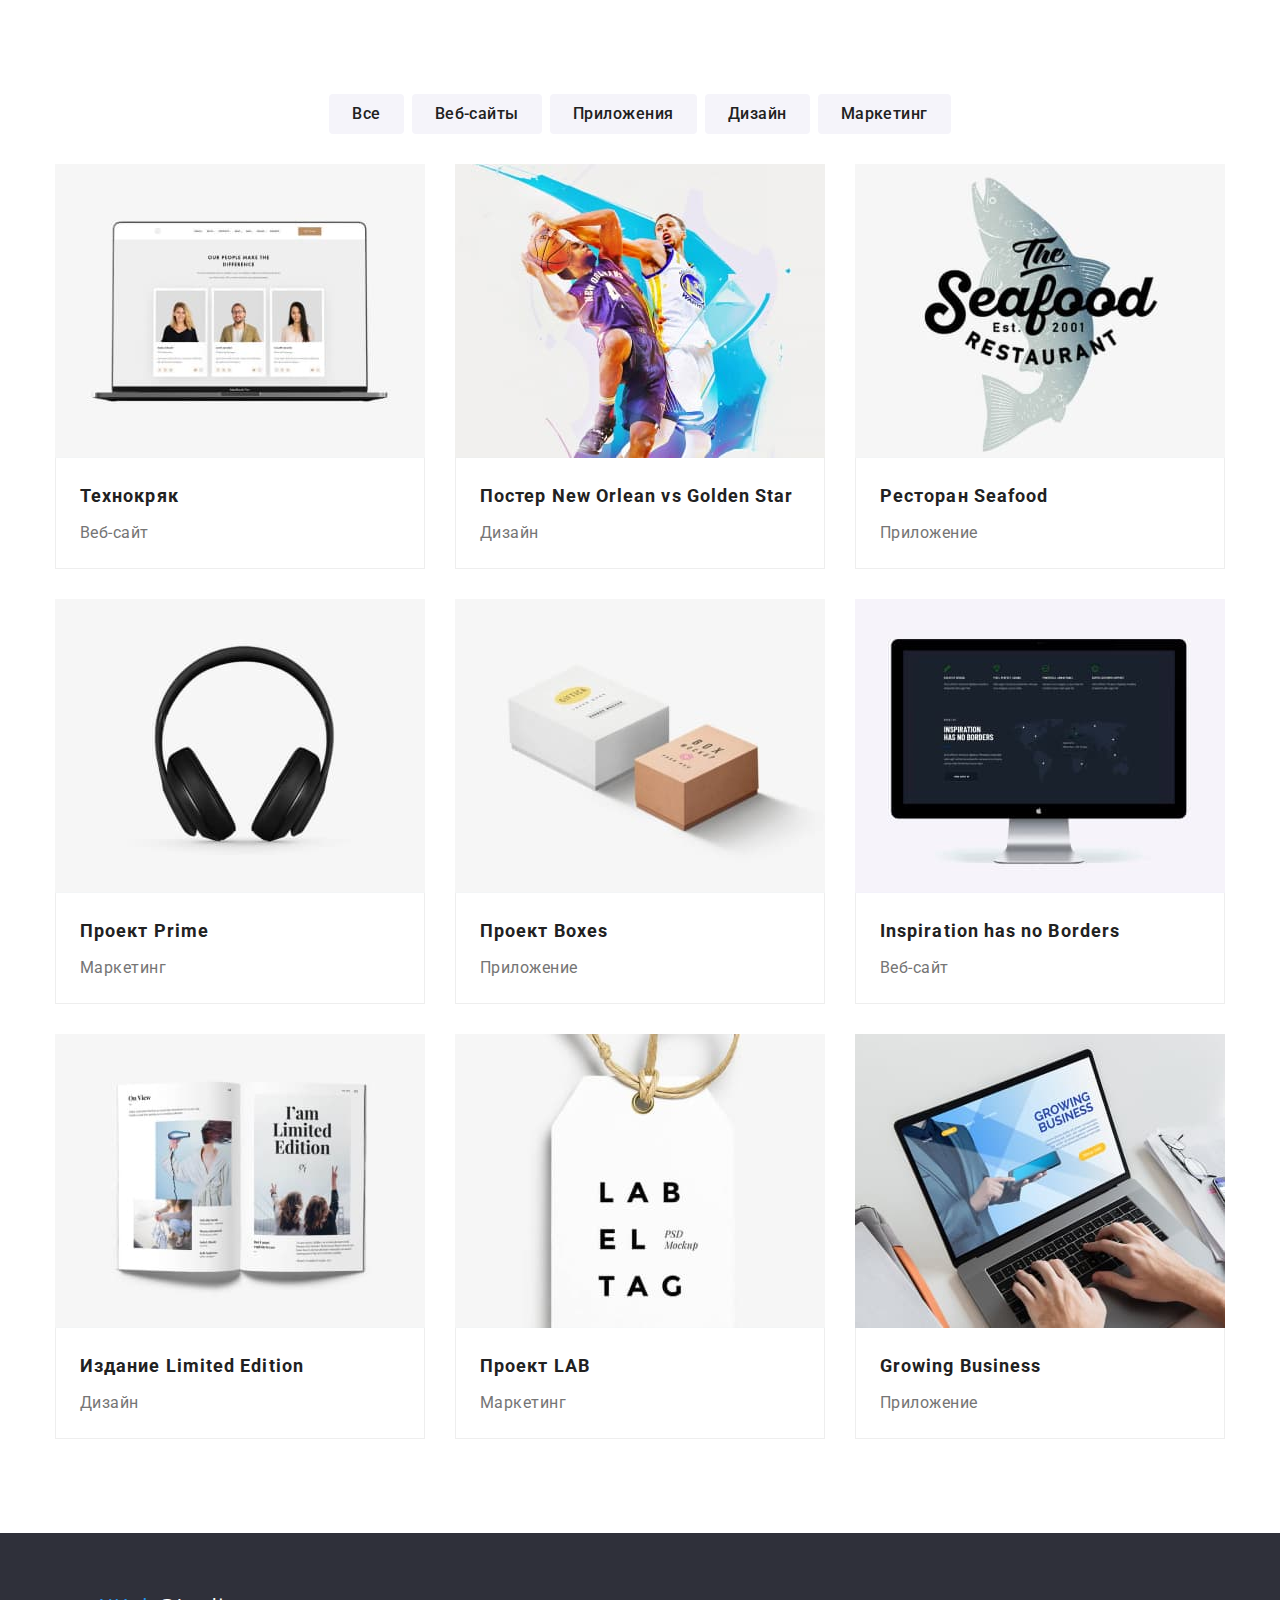
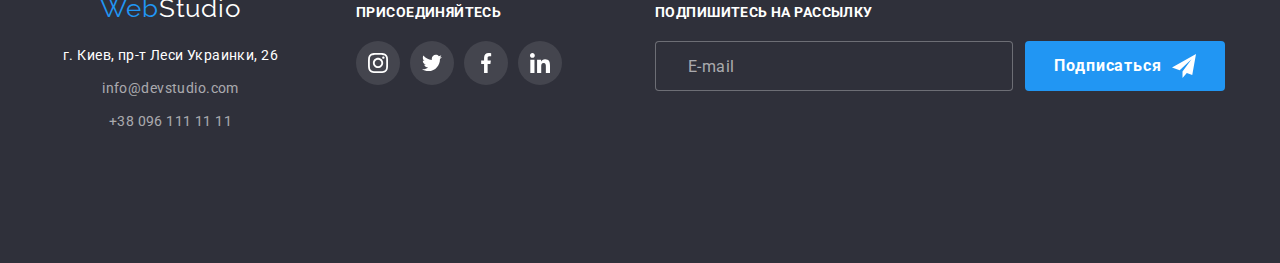
==== portfolio.html @ e2aa7116 "adaptive portfolio" ====
<!DOCTYPE html>
<html lang="ru">

<head>
    <meta charset="UTF-8">
    <meta http-equiv="X-UA-Compatible" content="IE=edge">
    <meta name="viewport" content="width=device-width, initial-scale=1.0">
    <title>Портфолио</title>
    <link rel="stylesheet" href="https://cdnjs.cloudflare.com/ajax/libs/modern-normalize/1.1.0/modern-normalize.min.css">
    <link href="https://fonts.googleapis.com/css2?family=Raleway:wght@700&family=Roboto:wght@400;500;700;900&display=swap"
    rel="stylesheet">
    <link rel="stylesheet" href="./CSS/main.min.css">
</head>

<body>
    <!--Шапка сайта-->
<!-- <header class="section-header">
    <div class="container section-header__container">
        <a href="./index.html" lang="en" class="logo logo--header-color section-header__logo">
            <span class="logo__web">Web</span>Studio
        </a>
        <nav>
            <div>
                <ul class="header-list structure__header-list">
                    <li class="header-list__item"> <a class="header-list__link" href="./index.html">Студия</a>
                    </li>
                    <li class="header-list__item"> <a class="header-list__link current" href="./portfolio.html">Портфолио</a>
                    </li>
                    <li class="header-list__item"> <a class="header-list__link" href="">Контакты</a></li>
                </ul>
            </div>

        </nav>
        <ul class="contact-list structure__contact-list">
            <li>
                <a class="contact-list__mail" href="mailto:info@devstudio.com">info@devstudio.com
                    <svg class="contact-list__icon" width="16" height="12">
                        <use href="./images/icons.svg#icon-mail"></use>
                    </svg>
                </a>
            </li>
            <li>
                <a class="contact-list__tel" href="tel:+380961111111">+38 096 111 11 11
                    <svg class="contact-list__icon" width="10" height="16">
                        <use href="./images/icons.svg#icon-phone"></use>
                    </svg>
                </a>
            </li>
        </ul>
    </div>
</header> -->
    <!--Мейн сайта-->
    <main>
        
        <!--Cписок проектов.-->

        <section class="section-projects">
            <div class="container ">
                <ul class="btn-list">
                    <li class="btn-list__item"><button type="button" class="btn-list__button">Все</button></li>
                    <li class="btn-list__item"><button type="button" class="btn-list__button">Веб-сайты</button></li>
                    <li class="btn-list__item"><button type="button" class="btn-list__button">Приложения</button></li>
                    <li class="btn-list__item"><button type="button" class="btn-list__button">Дизайн</button></li>
                    <li class="btn-list__item"><button type="button" class="btn-list__button">Маркетинг</button></li>
                </ul>
                <h1 class="visually-hidden">Список проектов</h1>
                <ul class="project-list">
                    <li class="project-list__item">
                        <div class="project-wrap">
                            <img src="./images/image-8.jpg" alt="Пример веб-сайта" width="370" height="294">
                            <p class="project-wrap__text">
                                Ресурс предлагает комплексные предложения с разным уровнем функционала и сервисов. Все это позволит посетителю
                                получить
                                исчерпывающие сведения о компании или частном лице
                            </p>
                        </div>
                        <div class="section-text-card">
                            <h2 class="section-text-card__title">Технокряк</h2>
                            <p class="section-text-card__work">Веб-сайт</p>
                        </div>
                     </li>
                    <li class="project-list__item">
                        <div class="project-wrap">
                            <img src="./images/image-9.jpg" alt="Пример дизайна постера" width="370" height="294">
                            <p class="project-wrap__text">
                                Ресурс предлагает комплексные предложения с разным уровнем функционала и сервисов. Все это позволит посетителю
                                получить
                                исчерпывающие сведения о компании или частном лице
                            </p>
                        </div>
                        <div class="section-text-card">
                            <h2 class="section-text-card__title">Постер <span lang="en">New Orlean vs Golden Star</span></h2>
                            <p class="section-text-card__work">Дизайн</p>
                        </div>
                    </li>
                    <li class="project-list__item">
                        <div class="project-wrap">
                            <img src="./images/image-10.jpg" alt="Пример приложения ресторана" width="370" height="294">
                            <p class="project-wrap__text">
                                Ресурс предлагает комплексные предложения с разным уровнем функционала и сервисов. Все это позволит посетителю
                                получить
                                исчерпывающие сведения о компании или частном лице
                            </p>
                        </div>
                        <div class="section-text-card">
                            <h2 class="section-text-card__title">Ресторан <span lang="en">Seafood</span></h2>
                            <p class="section-text-card__work">Приложение</p>
                        </div>
                    </li>
                    <li class="project-list__item">
                        <div class="project-wrap">
                            <img src="./images/image-11.jpg" alt="Пример маркетинга" width="370" height="294">
                            <p class="project-wrap__text">
                                Ресурс предлагает комплексные предложения с разным уровнем функционала и сервисов. Все это позволит посетителю
                                получить
                                исчерпывающие сведения о компании или частном лице
                            </p>
                        </div>
                        <div class="section-text-card">
                            <h2 class="section-text-card__title">Проект <span lang="en">Prime</span></h2>
                            <p class="section-text-card__work">Маркетинг</p>
                        </div>
                    </li>
                    <li class="project-list__item">
                        <div class="project-wrap">
                            <img src="./images/image-12.jpg" alt="Пример приложения" width="370" height="294">
                            <p class="project-wrap__text">
                                Ресурс предлагает комплексные предложения с разным уровнем функционала и сервисов. Все это позволит посетителю
                                получить
                                исчерпывающие сведения о компании или частном лице
                            </p>
                        </div>
                        <div class="section-text-card">
                            <h2 class="section-text-card__title">Проект <span lang="en">Boxes</span></h2>
                            <p class="section-text-card__work">Приложение</p>
                        </div>
                    </li>
                    <li class="project-list__item">
                        <div class="project-wrap">
                            <img src="./images/image-13.jpg" alt="Пример веб-сайта" width="370" height="294">
                            <p class="project-wrap__text">
                                Ресурс предлагает комплексные предложения с разным уровнем функционала и сервисов. Все это позволит посетителю
                                получить
                                исчерпывающие сведения о компании или частном лице
                            </p>
                        </div>
                        <div class="section-text-card">
                            <h2 class="section-text-card__title" lang="en">Inspiration has no Borders</h2>
                            <p class="section-text-card__work">Веб-сайт</p>
                        </div>
                    </li>
                    <li class="project-list__item">
                        <div class="project-wrap">
                            <img src="./images/image-14.jpg" alt="Пример дизайна издания" width="370" height="294">
                            <p class="project-wrap__text">
                                Ресурс предлагает комплексные предложения с разным уровнем функционала и сервисов. Все это позволит посетителю
                                получить
                                исчерпывающие сведения о компании или частном лице
                            </p>
                        </div>
                        <div class="section-text-card"><h2 class="section-text-card__title">Издание <span lang="en">Limited Edition</span></h2>
                        <p class="section-text-card__work">Дизайн</p>
                        </div>
                    </li>
                    <li class="project-list__item">
                        <div class="project-wrap">
                            <img src="./images/image-15.jpg" alt="Пример маркетинга" width="370" height="294">
                            <p class="project-wrap__text">
                                Ресурс предлагает комплексные предложения с разным уровнем функционала и сервисов. Все это позволит посетителю
                                получить
                                исчерпывающие сведения о компании или частном лице
                            </p>
                        </div>
                       <div class="section-text-card">
                            <h2 class="section-text-card__title">Проект <span lang="en">LAB</span></h2>
                            <p class="section-text-card__work">Маркетинг</p>
                       </div>
                    </li>
                    <li class="project-list__item">
                        <div class="project-wrap">
                            <img src="./images/image-16.jpg" alt="Пример приложения" width="370" height="294">
                            <p class="project-wrap__text">
                                Ресурс предлагает комплексные предложения с разным уровнем функционала и сервисов. Все это позволит посетителю
                                получить
                                исчерпывающие сведения о компании или частном лице
                            </p>
                        </div>
                        <div class="section-text-card">
                            <h2 class="section-text-card__title" lang="en">Growing Business</h2>
                            <p class="section-text-card__work">Приложение</p>
                        </div>
                    </li>
                </ul>
            </div>
        </section>
        
    </main>
    <footer class="footer">
    
        <div class="container footer__container">
            <div class="footer-adress">
                <a href="" lang="en" class="logo logo--footer-color">
                    <span class="logo__web">Web</span>Studio
                </a>
                <address class="footer-adress__location">г. Киев, пр-т Леси Украинки, 26</address>
                <ul class="footer-list">
                    <li class="footer-list__item"><a class="footer-list__mail"
                            href="mailto:info@devstudio.com">info@devstudio.com</a></li>
                    <li class="footer-list__item"><a class="footer-list__tel" href="tel:+380961111111">+38 096 111 11 11</a>
                    </li>
                </ul>
            </div>
            <div class="container-join">
                <p class="container-join__text">Присоединяйтесь</p>
                <ul class="join-list">
                    <li class="join-list__item">
                        <a class="join-list__link" href="https://www.instagram.com/">
                            <svg class="join-list__icon" width="20px" height="20px">
                                <use href="./images/icons.svg#icon-instagram-2">
                                </use>
                            </svg>
                        </a>
                    </li>
                    <li class="join-list__item">
                        <a class="join-list__link" href="">
                            <svg class="join-list__icon" width="20px" height="20px">
                                <use href="./images/icons.svg#icon-twitter-1">
                                </use>
                            </svg>
                        </a>
                    </li>
                    <li class="join-list__item">
                        <a class="join-list__link" href="">
                            <svg class="join-list__icon" width="20px" height="20px">
                                <use href="./images/icons.svg#icon-facebook-1">
                                </use>
                            </svg>
                        </a>
                    </li>
                    <li class="join-list__item">
                        <a class="join-list__link" href="">
                            <svg class="join-list__icon" width="20px" height="20px">
                                <use href="./images/icons.svg#icon-linkedin-1"></use>
                            </svg>
                        </a>
                    </li>
                </ul>
            </div>
    
    
            <form name="subscribe" class="form-subscribe">
                <p class="form-subscribe__text">Подпишитесь на рассылку</p>
                <div class="form-subscribe__container">
                    <label for="subscribe" class="form-subscribe__label"></label>
                    <input class="form-subscribe__input" type="email" id="subscribe" name="subscribe" placeholder="E-mail">
                    <div class="form-subcribe_container-button">
                        <button class="form-subscribe__button" type="submit">Подписаться
                            <svg class="form-subscribe__icon" width="24" height="24">
                                <use href="./images/icons.svg#telegram"></use>
                            </svg>
                    </div>
                    </button>
                </div>
            </form>
    
        </div>
        </div>
    </footer>
</body>

</html>
---- CSS/main.min.css ----
:root{--header-background-color: #FFFFFF;--basic-color-text: #212121;--secondary-color-text: #757575;--basic-main-background-color: #E5E5E5;--secondary-main-background-color: #F5F4FA;--hero-footer-background-color: #2F303A}p,h1,h2,h3,h4,h5,h6{margin:0}ul,ol{margin:0;padding-left:0}img{display:block;max-width:100%;height:auto;width:100%}body{font-family:Roboto,sans-serif;color:var(--basic-color-text)}.visually-hidden{position:absolute;white-space:nowrap;width:1px;height:1px;overflow:hidden;border:0;padding:0;clip:rect(0 0 0 0);clip-path:inset(50%);margin:-1px}.container{width:100%;margin:0 auto;padding-left:15px;padding-right:15px}@media screen and (min-width: 480px){.container{width:480px}}@media screen and (min-width: 768px){.container{width:768px}}@media screen and (min-width: 1200px){.container{width:1200px}}.btn{font-size:16px;font-weight:700;line-height:1.88;min-width:200px;height:50px;border:1px solid rgba(0,0,0,0);border-radius:4px;text-align:center;cursor:pointer;background:var(--secondary-main-background-color);font-family:"Roboto",sans-serif;letter-spacing:.06em;color:#fff;background-color:#2196f3;box-shadow:0px 4px 4px rgba(0,0,0,.15)}.btn:hover,.btn:focus{background-color:#188ce8}.logo,.logo__web{font-size:26px;line-height:1.19;font-family:"Raleway";letter-spacing:.03em;text-decoration:none}.logo__web{color:#2196f3}.backdrop{position:fixed;top:0;left:0;width:100%;height:100%;background-color:rgba(0,0,0,.2);transition:opacity 250ms,visibility 250ms}.backdrop.is-hidden{opacity:0;pointer-events:none;visibility:hidden}.modal{position:absolute;top:50%;left:50%;transform:translate(-50%, -50%);width:528px;min-height:581px;background:#fff;box-shadow:0px 1px 3px rgba(0,0,0,.12),0px 1px 1px rgba(0,0,0,.14),0px 2px 1px rgba(0,0,0,.2);border-radius:4px}.btn-close{position:absolute;top:8px;right:8px;width:30px;height:30px;display:flex;align-items:center;justify-content:center;background:#fff;border:1px solid rgba(0,0,0,.1);border-radius:50%;cursor:pointer}.btn-close__icon{transition-property:fill;transition-duration:250ms;transition-timing-function:cubic-bezier(0.4, 0, 0.2, 1)}.btn-close:hover>.btn-close__icon,.btn-close:focus>.btn-close__icon{fill:#2196f3}.container-formular{padding-top:40px;padding-left:40px;padding-right:40px;padding-bottom:40px}.container-formular__text{font-size:20px;font-weight:700;line-height:1.15;margin-bottom:12px;text-align:center;letter-spacing:.03em;color:var(--basic-color-text)}.label-buy{font-size:12px;line-height:1.17;letter-spacing:.01em;color:var(--secondary-color-text)}.label-buy__input{position:relative;width:100%;padding-left:42px;height:40px;border:1px solid rgba(33,33,33,.2);border-radius:4px;outline:rgba(0,0,0,0);transition-property:border-color;transition-duration:250ms;transition-timing-function:cubic-bezier(0.4, 0, 0.2, 1)}.label-buy__container{display:flex;position:relative;margin-bottom:10px;margin-top:4px;width:100%}.label-buy__textarea{font-size:12px;line-height:1.17;width:100%;height:120px;padding:12px 16px 12px 16px;margin-top:4px;resize:none;letter-spacing:.01em;color:var(--basic-color-text);border:1px solid rgba(33,33,33,.2);border-radius:4px}.label-buy__textarea::placeholder{font-size:12px;line-height:1.17;letter-spacing:.01em;color:rgba(117,117,117,.5)}.label-buy__icon{display:flex;position:absolute;top:50%;margin-left:20px;transform:translate(-50%, -50%);fill:var(--basic-color-text);transition-property:fill;transition-duration:250ms;transition-timing-function:cubic-bezier(0.4, 0, 0.2, 1)}.label-buy__input:focus{border-color:#2196f3}.label-buy__input:focus+.label-buy__icon{fill:#2196f3}.label-buy__textarea{outline:rgba(0,0,0,0)}.label-buy__textarea:focus{border-color:#2196f3}.container-modal-checkbox{padding-left:14px;margin-top:20px;margin-bottom:30px}.checkbox{display:flex;align-items:center;margin-left:38px;margin-top:20px;margin-bottom:40px;width:100%;font-size:14px;line-height:1.71;letter-spacing:.03em;color:#757575}.checkbox__link{margin-left:5px;font-size:14px;line-height:1.71;letter-spacing:.03em;color:#2196f3}.checkbox__input{position:absolute;white-space:nowrap;width:1px;height:1px;overflow:hidden;border:0;padding:0;clip:rect(0 0 0 0);clip-path:inset(50%);margin:-1px;font-size:14px;line-height:1.71;letter-spacing:.03em;color:#757575}.checkbox__icon{margin-left:-23px;position:absolute;width:16px;height:15px;margin-right:8.4px;border:2px solid var(--basic-color-text);border-radius:2px;transition-property:background-image;transition-duration:250ms;transition-timing-function:cubic-bezier(0.4, 0, 0.2, 1);background-color:var(--header-background-color)}.checkbox__input:checked~.checkbox__icon{border-color:#2196f3;background-color:#2196f3;background-image:url("data:image/svg+xml;charset=utf8,%3Csvg width='13' height='10' viewBox='0 0 13 10' fill='none' xmlns='http://www.w3.org/2000/svg'%3E%3Cpath d='M1.95703 4.75166L1.88825 4.68604L1.81923 4.75141L0.93123 5.59258L0.854858 5.66492L0.930974 5.73753L4.42671 9.07236L4.49574 9.1382L4.56476 9.07236L12.069 1.91352L12.1449 1.84116L12.069 1.76881L11.1873 0.927644L11.1183 0.861826L11.0493 0.927611L4.49577 7.17353L1.95703 4.75166Z' fill='white' stroke='white' stroke-width='0.2'/%3E%3C/svg%3E")}.checkbox__input:focus~.checkbox__icon{border-color:#2196f3}.checkbox__input:checked:focus~.checkbox__icon{background-image:url("data:image/svg+xml;charset=utf8,%3Csvg width='13' height='10' viewBox='0 0 13 10' fill='none' xmlns='http://www.w3.org/2000/svg'%3E%3Cpath d='M1.95703 4.75166L1.88825 4.68604L1.81923 4.75141L0.93123 5.59258L0.854858 5.66492L0.930974 5.73753L4.42671 9.07236L4.49574 9.1382L4.56476 9.07236L12.069 1.91352L12.1449 1.84116L12.069 1.76881L11.1873 0.927644L11.1183 0.861826L11.0493 0.927611L4.49577 7.17353L1.95703 4.75166Z' fill='white' stroke='white' stroke-width='0.2'/%3E%3C/svg%3E")}.section-header{padding-top:24px;padding-bottom:32px;border-bottom:1px solid #ececec;background-color:var(--header-background-color)}.section-header__logo{margin-right:90px}.logo--header-color{color:var(--basic-color-text)}.section-header__container{display:flex;align-items:center}.header-list{display:flex;list-style:none;align-items:center}.header-list__item{position:relative;transition-property:color;transition-duration:250ms}.header-list__link{position:relative;font-family:"Roboto",sans-serif;font-size:14px;font-weight:500;line-height:1.14;letter-spacing:.02em;color:var(--basic-color-text);text-decoration:none;transition-property:color;transition-duration:250ms;transition-timing-function:cubic-bezier(0.4, 0, 0.2, 1)}.header-list__item:hover::after{opacity:1}.header-list__item:not(:last-child){margin-right:50px}.header-list__link:hover,.header-list__link:focus{color:#2196f3;fill:#2196f3;outline:rgba(0,0,0,0)}.header-list__link.current::after{position:absolute;left:0;bottom:-39.5px;content:"";height:4px;width:100%;display:block;border-radius:2px;background:#2196f3}.structure__header-list{margin-left:auto}.contact-list{display:flex;list-style:none;align-items:center}.contact-list__mail,.contact-list__tel{font-family:"Roboto",sans-serif;font-size:14px;font-weight:500;line-height:1.14;letter-spacing:.02em;text-decoration:none;color:var(--secondary-color-text);align-items:center;transition-property:color;transition-duration:250ms;transition-timing-function:cubic-bezier(0.4, 0, 0.2, 1)}.contact-list__mail{display:flex;flex-direction:row-reverse;margin-right:30px}.contact-list__icon{margin-right:10px;transition-property:fill;transition-duration:250ms;transition-timing-function:cubic-bezier(0.4, 0, 0.2, 1)}.contact-list__tel{display:flex;flex-direction:row-reverse}.contact-list__icon:hover,.contact-list__icon:focus{color:#2196f3;fill:#2196f3;outline:rgba(0,0,0,0)}.contact-list__mail:hover,.contact-list__mail:focus,.contact-list__tel:hover,.contact-list__tel:focus,.contact-list__icon:hover,.contact-list__icon:focus{color:#2196f3;fill:#2196f3;outline:rgba(0,0,0,0)}.structure__contact-list{margin-left:auto}.current{color:#2196f3}.section-hero{background-size:cover;background-image:linear-gradient(rgba(47, 48, 58, 0.4), rgba(47, 48, 58, 0.4)),url(../../images/hero/hero-mobile.jpg);background-position:center;background-repeat:no-repeat}@media(min-device-pixel-ratio: 2),(min-resolution: 192dpi),(min-resolution: 2dppx){.section-hero{background-image:linear-gradient(rgba(47, 48, 58, 0.4), rgba(47, 48, 58, 0.4)),url(../../images/hero/hero-mobile2x.jpg)}}@media screen and (min-width: 768px){.section-hero{background-image:linear-gradient(rgba(47, 48, 58, 0.4), rgba(47, 48, 58, 0.4)),url(../../images/hero/hero-tablet.jpg);max-width:1199px}}@media screen and (min-width: 768px)and (min-device-pixel-ratio: 2),screen and (min-width: 768px)and (min-resolution: 192dpi),screen and (min-width: 768px)and (min-resolution: 2dppx){.section-hero{background-image:linear-gradient(rgba(47, 48, 58, 0.4), rgba(47, 48, 58, 0.4)),url(../../images/hero/hero-tablet2x.jpg)}}@media screen and (min-width: 1200px){.section-hero{background-image:linear-gradient(rgba(47, 48, 58, 0.4), rgba(47, 48, 58, 0.4)),url(../../images/hero/hero-desktop.jpg)}}@media screen and (min-width: 1200px)and (min-device-pixel-ratio: 2),screen and (min-width: 1200px)and (min-resolution: 192dpi),screen and (min-width: 1200px)and (min-resolution: 2dppx){.section-hero{background-image:linear-gradient(rgba(47, 48, 58, 0.4), rgba(47, 48, 58, 0.4)),url(../../images/hero/hero-desktop2x.jpg)}}@media screen and (min-width: 1200px){.section-hero{max-width:1600px}}.section-hero__container{padding-top:118px;padding-bottom:118px;display:flex;flex-direction:column;align-items:center;text-align:center}@media screen and (min-width: 1200px){.section-hero__container{padding-top:200px;padding-bottom:200px;display:flex;flex-direction:column;align-items:center;text-align:center}}.section-hero__title{margin-bottom:30px;font-size:26px;font-weight:900;line-height:1.62;letter-spacing:.06em;text-transform:uppercase;color:#fff}@media screen and (min-width: 768px){.section-hero__title{font-size:26px;font-weight:900;line-height:1.62;width:360px}}@media screen and (min-width: 1200px){.section-hero__title{font-size:44px;font-weight:900;line-height:1.36;width:696px}}.structure-btn{display:flex;justify-content:center;align-items:center;margin:0 auto}.section-features{padding-top:60px;padding-bottom:60px;background-color:var(--header-background-color)}@media screen and (min-width: 1200px){.section-features{padding-top:94px;padding-bottom:94px}}.features-list{list-style:none;display:flex;flex-wrap:wrap;gap:30px}@media screen and (min-width: 768px){.features-list__item{width:calc((100% - 30px)/2)}}@media screen and (min-width: 1200px){.features-list__item{width:calc((100% - 90px)/4)}}.features-list .features-list__container{height:120px;margin-bottom:30px;margin-top:30px;display:flex;justify-content:center;background-color:var(--secondary-main-background-color);align-items:center}.features-list__title{margin-bottom:10px;text-align:center;font-size:14px;line-height:1.14;letter-spacing:.03em;text-transform:uppercase;color:var(--basic-color-text)}@media screen and (min-width: 768px){.features-list__title{text-align:left}}.features-list__text{font-size:14px;line-height:1.71;letter-spacing:.03em;color:var(--secondary-color-text)}.section-work{padding-top:94px;padding-bottom:94px;background-color:var(--header-background-color)}@media screen and (max-width: 1199px){.section-work{display:none}}.section-work__title{margin-bottom:50px;text-align:center;font-size:36px;line-height:1.17;letter-spacing:.03em;color:var(--basic-color-text)}.work-list{list-style:none;display:flex}.work-list__item:nth-child(n+2){margin-left:30px}.work-list__item{position:relative}.work-list__text{position:absolute;bottom:0px;width:370px;height:70px;padding-bottom:27px;padding-top:27px;font-size:14px;font-weight:700;line-height:1.14;text-align:center;letter-spacing:.03em;text-transform:uppercase;background-color:rgba(47,48,58,.8);color:var(--header-background-color)}.section-team{padding-top:60px;padding-bottom:60px;background-color:var(--secondary-main-background-color)}@media screen and (min-width: 1200px){.section-team{padding-top:94px;padding-bottom:94px}}.section-team__title{margin-bottom:30px;text-align:center;font-size:28px;line-height:1.18;letter-spacing:.03em;color:var(--basic-color-text)}@media screen and (min-width: 1200px){.section-team__title{font-size:36px;line-height:1.17;margin-bottom:50px}}.section-team__list{list-style:none;display:flex;flex-wrap:wrap;gap:30px}.section-team__item{margin-bottom:30px;background-color:var(--header-background-color);box-shadow:0px 1px 3px rgba(0,0,0,.12),0px 1px 1px rgba(0,0,0,.14),0px 2px 1px rgba(0,0,0,.2);border-radius:0px 0px 4px 4px}@media screen and (min-width: 768px){.section-team__item{width:calc((100% - 30px)/2)}}@media screen and (min-width: 1200px){.section-team__item{width:calc((100% - 90px)/4)}}.card{text-align:center}.card__title{margin-bottom:10px;font-size:16px;font-weight:500;line-height:1.19;letter-spacing:.03em;color:var(--basic-color-text)}.card__list{list-style:none;display:flex;justify-content:center}.card__text{font-size:16px;font-weight:400;line-height:1.19;letter-spacing:.03em;color:var(--secondary-color-text)}.card__link{margin-top:16px;display:flex;width:44px;height:44px;border-radius:50%;align-items:center;justify-content:center;transition-property:background-color;transition-duration:250ms;transition-timing-function:cubic-bezier(0.4, 0, 0.2, 1)}.card__icon{fill:#afb1b8;transition-property:fill;transition-duration:250ms;transition-timing-function:cubic-bezier(0.4, 0, 0.2, 1)}.card__link:hover{background-color:#2196f3}.card__link:focus{background-color:#2196f3;outline:rgba(0,0,0,0)}.card__link:hover .card__icon,.card__link:focus .card__icon{fill:var(--header-background-color)}.structure-card{padding-top:30px;padding-bottom:30px}.section-clients{padding-top:60px;padding-bottom:60px}@media screen and (min-width: 1200px){.section-clients{padding-top:94px;padding-bottom:94px}}.section-clients__title{margin-bottom:30px;text-align:center;letter-spacing:.03em;color:var(--basic-color-text);font-size:28px;line-height:1.18}@media screen and (min-width: 1200px){.section-clients__title{margin-bottom:50px;font-size:36px;line-height:1.17}}.clients-list{list-style:none;display:flex;flex-wrap:wrap;gap:30px}.clients-list__item{width:calc((100% - 30px)/2);height:92px;border:1px solid #afb1b8;border-radius:4px;transition-property:border;transition-duration:250ms;transition-timing-function:cubic-bezier(0.4, 0, 0.2, 1)}@media screen and (min-width: 768px){.clients-list__item{width:calc((100% - 60px)/3)}}@media screen and (min-width: 1200px){.clients-list__item{width:calc((100% - 150px)/6)}}.clients-list__link{display:flex;justify-content:center;align-items:center;width:100%;height:100%;fill:#afb1b8;transition-property:fill;transition-duration:250ms;transition-timing-function:cubic-bezier(0.4, 0, 0.2, 1)}.clients-list__item:hover,.clients-list__item:focus{border:1px solid #2196f3}.clients-list__link:hover{fill:#2196f3}.clients-list__link:focus{fill:#2196f3;outline:1px solid #2196f3}.clients-list__item:hover .clients-list__link{fill:#2196f3}.clients-list__item:focus .clients-list__link{fill:#2196f3;outline:rgba(0,0,0,0)}.footer{background-color:var(--hero-footer-background-color);padding-top:60px;padding-bottom:60px}.footer__container{text-align:center}@media screen and (min-width: 768px){.footer__container{display:flex;text-align:center;justify-content:center}}@media screen and (min-width: 768px){.footer__container{flex-wrap:wrap}}@media screen and (min-width: 1200px){.footer__container{display:flex;align-items:baseline}}.footer-adress{margin-bottom:60px}@media screen and (min-width: 768px){.footer-adress{min-width:232px}}@media screen and (min-width: 1200px){.footer-adress{min-width:231px}}.footer-adress__location{margin-top:20px;margin-bottom:8px;font-size:14px;line-height:1.71;letter-spacing:.03em;color:var(--header-background-color);font-style:normal}@media screen and (min-width: 1200px){.footer-adress__location{margin-bottom:9px}}.logo--footer-color{color:var(--header-background-color)}.footer-list{list-style:none}.footer-list__mail{font-size:14px;line-height:1.71;letter-spacing:.03em;text-decoration:none;color:rgba(255,255,255,.6)}.footer-list__tel{font-size:14px;line-height:1.71;letter-spacing:.03em;text-decoration:none;color:rgba(255,255,255,.6)}.footer-list__item{margin-bottom:8px}@media screen and (min-width: 1200px){.footer-list__item{margin-bottom:9px}}.join-list__item:not(:last-child){margin-right:10px}@media screen and (min-width: 768px){.container-join{min-width:206px;margin-left:165px}}@media screen and (min-width: 1200px){.container-join{min-width:206px;margin-left:70px}}.container-join__text{font-size:14px;font-weight:700;line-height:1.14;letter-spacing:.03em;text-transform:uppercase;color:var(--header-background-color)}@media screen and (min-width: 1200px){.container-join__text{text-align:left}}.join-list__link{display:flex;align-items:center;justify-content:center;width:44px;height:44px;background-color:rgba(255,255,255,.1);border-radius:50%;transition-property:background-color;transition-duration:250ms;transition-timing-function:cubic-bezier(0.4, 0, 0.2, 1)}.join-list__link:hover{background-color:#2196f3}.join-list__link:focus{background-color:#2196f3;outline:rgba(0,0,0,0)}.join-list{list-style:none;display:flex;justify-content:center}.join-list__item{margin-top:20px;margin-bottom:60px}@media screen and (min-width: 1200px){.join-list__item{margin-bottom:30px}}.join-list__icon{fill:var(--header-background-color)}@media screen and (min-width: 1200px){.form-subscribe__container{display:flex;margin-top:20px;height:50px;margin-left:93px}}.form-subscribe{text-align:center}@media screen and (min-width: 768px){.form-subscribe{min-width:450px}}@media screen and (min-width: 1200px){.form-subscribe{min-width:570px}}.form-subscribe__label{display:flex;font-size:14px;font-weight:700;line-height:1.14;letter-spacing:.03em;text-transform:uppercase;color:var(--header-background-color)}.form-subscribe__input{width:100%;height:50px;margin-bottom:20px;font-size:16px;line-height:1.25;letter-spacing:.03em;color:var(--header-background-color);border:1px solid rgba(255,255,255,.3);border-radius:4px;background-color:var(--hero-footer-background-color)}@media screen and (min-width: 768px){.form-subscribe__input{width:450px}}@media screen and (min-width: 1200px){.form-subscribe__input{padding-left:16px;width:358px}}.form-subscribe__input::placeholder{padding-left:16px;font-size:16px;line-height:1.25;letter-spacing:.03em;color:rgba(255,255,255,.6)}.form-subcribe_container-button{display:flex;text-align:center;justify-content:center}.form-subscribe__button{display:flex;align-items:center;justify-content:center;padding:0;margin-left:12px;width:200px;height:50px;background:#2196f3;border-radius:4px;border:none;font-size:16px;font-weight:700;line-height:1.88;letter-spacing:.06em;color:var(--header-background-color);cursor:pointer}.form-subscribe__button:hover,.form-subscribe__button:focus{background-color:#188ce8}.form-subscribe__text{margin-bottom:20px;font-size:14px;font-weight:700;line-height:1.14;letter-spacing:.03em;text-transform:uppercase;color:var(--header-background-color)}@media screen and (min-width: 1200px){.form-subscribe__text{margin-left:93px;text-align:left}}.form-subscribe__icon{margin-left:10px}.btn-list{background-color:var(--header-background-color);list-style:none;display:flex;flex-wrap:wrap;margin-bottom:40px;column-gap:8px;row-gap:15px}@media screen and (min-width: 768px){.btn-list{justify-content:center;margin-bottom:30px}}.btn-list__button{padding:6px 22px 6px 22px;max-width:200px;border:1px solid rgba(0,0,0,0);border-radius:4px;justify-content:center;cursor:pointer;background:var(--secondary-main-background-color);font-family:"Roboto",sans-serif;font-size:16px;font-weight:500;line-height:1.63;display:flex;letter-spacing:.03em;color:var(--basic-color-text);transition-property:background-color;transition-property:color;transition-duration:250ms;transition-timing-function:cubic-bezier(0.4, 0, 0.2, 1);transition-property:background-color;transition-duration:250ms;transition-timing-function:cubic-bezier(0.4, 0, 0.2, 1)}.btn-list__button:hover{background-color:#2196f3;color:var(--header-background-color);box-shadow:0px 3px 1px rgba(0,0,0,.1),0px 1px 2px rgba(0,0,0,.08),0px 2px 2px rgba(0,0,0,.12)}.btn-list__button:focus{background-color:#2196f3;color:var(--header-background-color);outline:rgba(0,0,0,0)}.section-projects{padding-top:60px;padding-bottom:60px;background-color:var(--header-background-color)}@media screen and (min-width: 1200px){.section-projects{padding-top:94px;padding-bottom:94px}}.project-list{list-style:none;column-gap:30px}@media screen and (min-width: 768px){.project-list{display:flex;flex-wrap:wrap;gap:30px}}.project-list__item{position:relative;transition-property:box-shadow;transition-duration:250ms;transition-timing-function:cubic-bezier(0.4, 0, 0.2, 1)}@media screen and (min-width: 768px){.project-list__item{width:calc((100% - 30px)/2)}}@media screen and (min-width: 1200px){.project-list__item{width:calc((100% - 60px)/3)}}.project-list__item:hover .project-wrap__text{transform:translateY(0%)}.project-list__item:hover,.project-list__item:focus{box-shadow:0px 1px 1px rgba(0,0,0,.12),0px 4px 4px rgba(0,0,0,.06),1px 4px 6px rgba(0,0,0,.16)}.project-wrap{position:relative;overflow:hidden;text-align:center;justify-content:center}.project-wrap__text{position:absolute;top:0;align-items:center;justify-content:center;text-align:center;height:100%;padding-right:24px;padding-left:24px;display:flex;font-size:18px;font-weight:400;line-height:1.56;letter-spacing:.03em;color:#fff;background:rgba(33,150,243,.9);transform:translateY(100%);transition:transform 250ms;transition-timing-function:cubic-bezier(0.4, 0, 0.2, 1)}.section-text-card{border-right:1px solid #eee;border-bottom:1px solid #eee;border-left:1px solid #eee;padding:20px 24px}.section-text-card__title{margin-bottom:4px;font-size:18px;line-height:2;letter-spacing:.06em;color:var(--basic-color-text)}.section-text-card__work{font-size:16px;font-weight:400;line-height:1.88;letter-spacing:.03em;color:var(--secondary-color-text)}/*# sourceMappingURL=main.min.css.map */
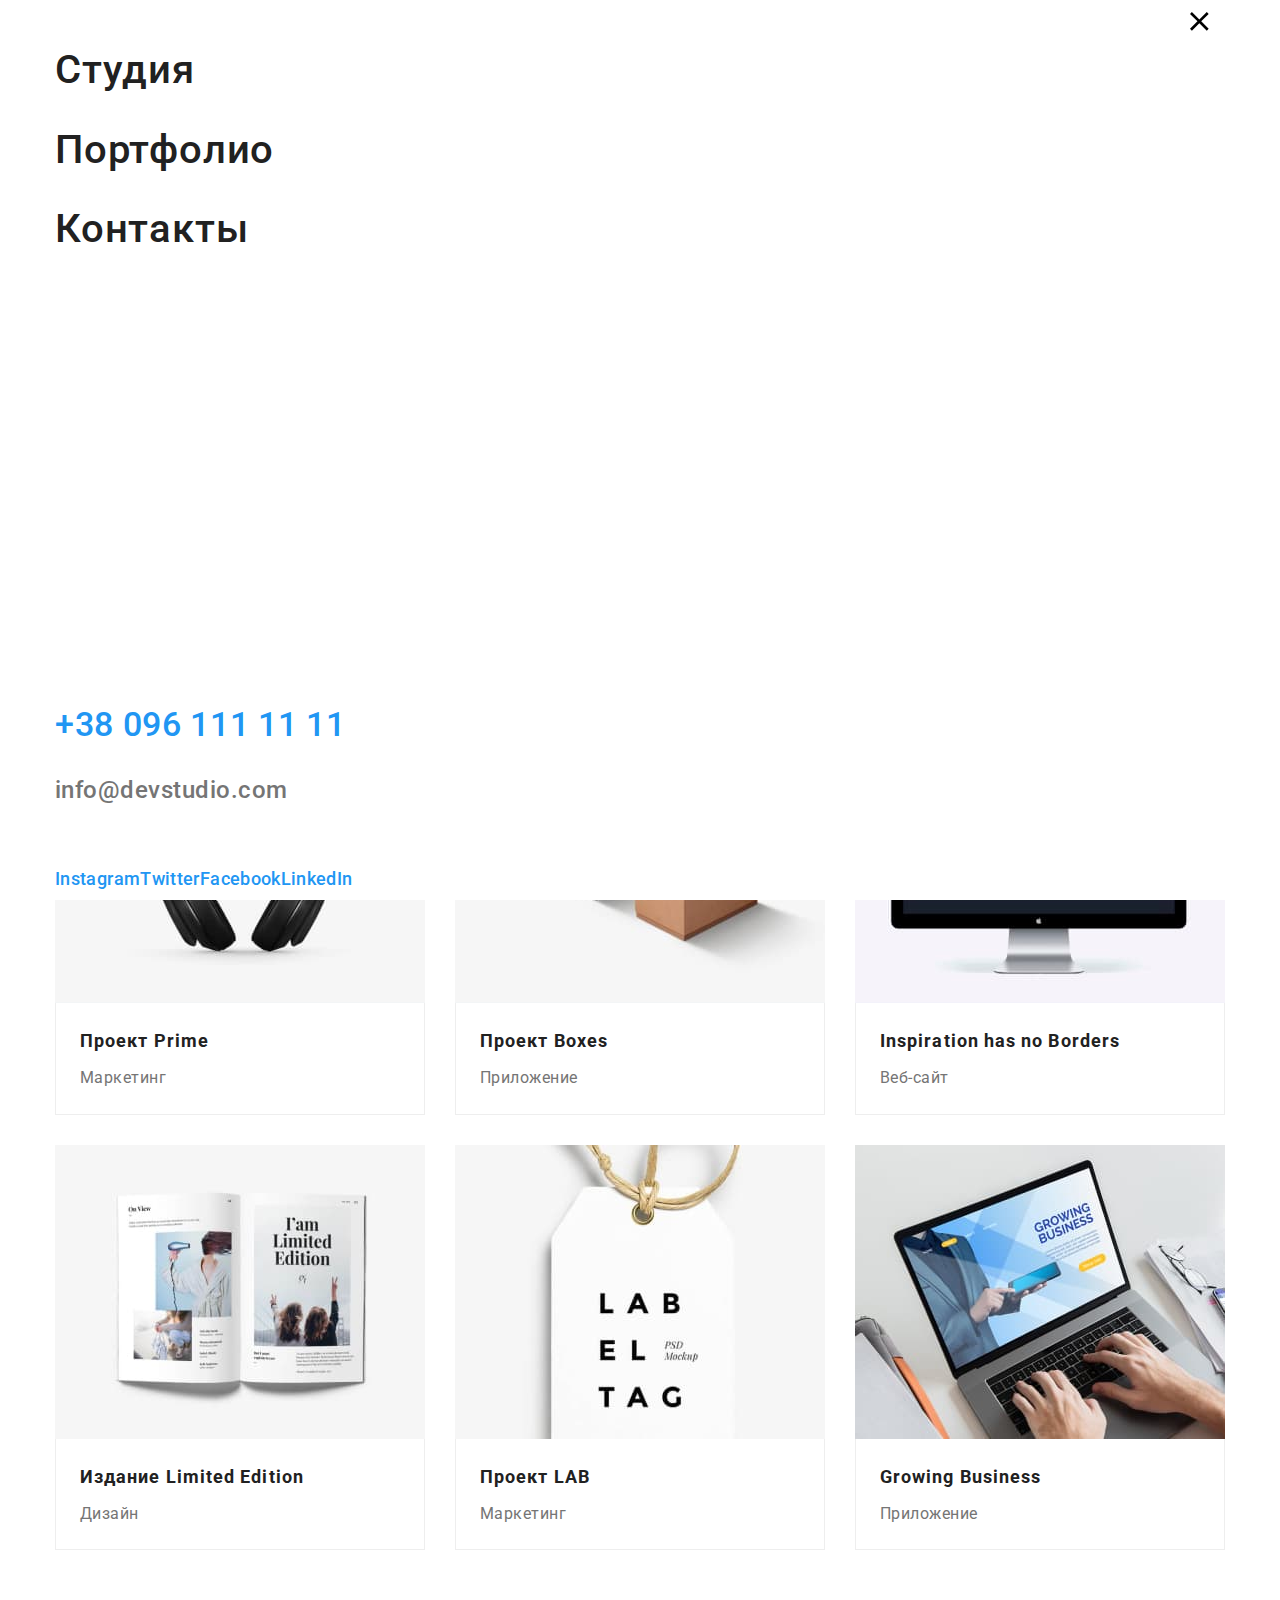
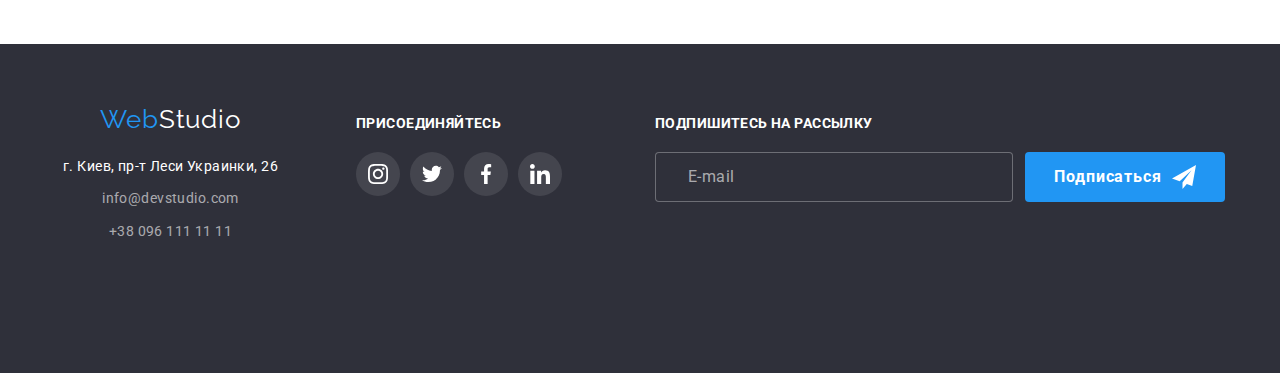
==== commit e56bd7ce: "menu-portfolio" ====
--- a/portfolio.html
+++ b/portfolio.html
@@ -14,7 +14,7 @@
 
 <body>
     <!--Шапка сайта-->
-<!-- <header class="section-header">
+<header class="section-header">
     <div class="container section-header__container">
         <a href="./index.html" lang="en" class="logo logo--header-color section-header__logo">
             <span class="logo__web">Web</span>Studio
@@ -47,8 +47,92 @@
                 </a>
             </li>
         </ul>
+
+    <ul class="header-list structure__header-list">
+                    <li class="header-list__item"> <a class="header-list__link" href="./index.html">Студия</a>
+                    </li>
+                    <li class="header-list__item"> <a class="header-list__link current" href="./portfolio.html">Портфолио</a>
+                    </li>
+                    <li class="header-list__item"> <a class="header-list__link" href="">Контакты</a></li>
+                </ul>
+            </div>
+
+        </nav>
+        <ul class="contact-list structure__contact-list">
+            <li>
+                <a class="contact-list__mail" href="mailto:info@devstudio.com">info@devstudio.com
+                    <svg class="contact-list__icon" width="16" height="12">
+                        <use href="./images/icons.svg#icon-mail"></use>
+                    </svg>
+                </a>
+            </li>
+            <li>
+                <a class="contact-list__tel" href="tel:+380961111111">+38 096 111 11 11
+                    <svg class="contact-list__icon" width="10" height="16">
+                        <use href="./images/icons.svg#icon-phone"></use>
+                    </svg>
+                </a>
+            </li>
+        </ul>
+
     </div>
-</header> -->
+    <button class="contact-list__button" data-mobile-open>
+        <svg class="contact-list__button-icon" width="40px" height="40px">
+            <use href="./images/icons.svg#icon-menu_40px">
+            </use>
+        </svg>
+    </button>
+    <div class="mobile-menu is-hidden" data-mobile-menu>
+        <div class="container">
+            <div class="mobile-menu-top">
+                <button type="button" class="mobile-menu__button" width="40px" height="40px" data-mobile-close>
+                    <svg width="40px" height="40px">
+                        <use href="./images/icons.svg#icon-close_40px">
+                        </use>
+                    </svg>
+                </button>
+
+                <ul class="mobile-menu__list">
+                    <li class="mobile-menu__item"> <a class="mobile-menu__link" href="./index.html">Студия</a>
+                    </li>
+                    <li class="mobile-menu__item"> <a class="mobile-menu__link current" href="./portfolio.html">Портфолио</a>
+                    </li>
+                    <li class="mobile-menu__item"> <a class="mobile-menu__link" href="">Контакты</a></li>
+                </ul>
+         </div>
+
+            </nav>
+            <div class="mobile-menu-bottom">
+                <ul class="mobile-contact-list">
+                    <li class="mobile-contact-list__item">
+                        <a class="mobile-contact-list__tel" href="tel:+380961111111">+38 096 111 11 11
+                        </a>
+                    </li>
+                    <li class="mobile-contact-list__item">
+                        <a class="mobile-contact-list__mail" href="mailto:info@devstudio.com">info@devstudio.com
+                        </a>
+                    </li>
+                </ul>
+                <ul class="mobile-soc-list">
+                    <li class="mobile-soc-list__item">
+                        <a class="mobile-soc-list__link" href="">Instagram</a>
+                    </li>
+                    <li class="mobile-soc-list__item">
+                        <a class="mobile-soc-list__link" href="">Twitter</a>
+                    </li>
+                    <li class="mobile-soc-list__item">
+                        <a class="mobile-soc-list__link" href="">Facebook</a>
+                    </li>
+                    <li class="mobile-soc-list__item">
+                        <a class="mobile-soc-list__link" href="">LinkedIn</a>
+                    </li>
+                </ul>
+            </div>
+
+
+        </div>
+    </div>
+</header>
     <!--Мейн сайта-->
     <main>
         
@@ -266,6 +350,9 @@
         </div>
         </div>
     </footer>
+    <script src="./js/modal.js"></script>
+    <script src="./js/menu.js"></script>
+
 </body>
 
 </html>--- a/CSS/main.min.css
+++ b/CSS/main.min.css
@@ -1 +1 @@
-:root{--header-background-color: #FFFFFF;--basic-color-text: #212121;--secondary-color-text: #757575;--basic-main-background-color: #E5E5E5;--secondary-main-background-color: #F5F4FA;--hero-footer-background-color: #2F303A}p,h1,h2,h3,h4,h5,h6{margin:0}ul,ol{margin:0;padding-left:0}img{display:block;max-width:100%;height:auto;width:100%}body{font-family:Roboto,sans-serif;color:var(--basic-color-text)}.visually-hidden{position:absolute;white-space:nowrap;width:1px;height:1px;overflow:hidden;border:0;padding:0;clip:rect(0 0 0 0);clip-path:inset(50%);margin:-1px}.container{width:100%;margin:0 auto;padding-left:15px;padding-right:15px}@media screen and (min-width: 480px){.container{width:480px}}@media screen and (min-width: 768px){.container{width:768px}}@media screen and (min-width: 1200px){.container{width:1200px}}.btn{font-size:16px;font-weight:700;line-height:1.88;min-width:200px;height:50px;border:1px solid rgba(0,0,0,0);border-radius:4px;text-align:center;cursor:pointer;background:var(--secondary-main-background-color);font-family:"Roboto",sans-serif;letter-spacing:.06em;color:#fff;background-color:#2196f3;box-shadow:0px 4px 4px rgba(0,0,0,.15)}.btn:hover,.btn:focus{background-color:#188ce8}.logo,.logo__web{font-size:26px;line-height:1.19;font-family:"Raleway";letter-spacing:.03em;text-decoration:none}.logo__web{color:#2196f3}.backdrop{position:fixed;top:0;left:0;width:100%;height:100%;background-color:rgba(0,0,0,.2);transition:opacity 250ms,visibility 250ms}.backdrop.is-hidden{opacity:0;pointer-events:none;visibility:hidden}.modal{position:absolute;top:50%;left:50%;transform:translate(-50%, -50%);width:528px;min-height:581px;background:#fff;box-shadow:0px 1px 3px rgba(0,0,0,.12),0px 1px 1px rgba(0,0,0,.14),0px 2px 1px rgba(0,0,0,.2);border-radius:4px}.btn-close{position:absolute;top:8px;right:8px;width:30px;height:30px;display:flex;align-items:center;justify-content:center;background:#fff;border:1px solid rgba(0,0,0,.1);border-radius:50%;cursor:pointer}.btn-close__icon{transition-property:fill;transition-duration:250ms;transition-timing-function:cubic-bezier(0.4, 0, 0.2, 1)}.btn-close:hover>.btn-close__icon,.btn-close:focus>.btn-close__icon{fill:#2196f3}.container-formular{padding-top:40px;padding-left:40px;padding-right:40px;padding-bottom:40px}.container-formular__text{font-size:20px;font-weight:700;line-height:1.15;margin-bottom:12px;text-align:center;letter-spacing:.03em;color:var(--basic-color-text)}.label-buy{font-size:12px;line-height:1.17;letter-spacing:.01em;color:var(--secondary-color-text)}.label-buy__input{position:relative;width:100%;padding-left:42px;height:40px;border:1px solid rgba(33,33,33,.2);border-radius:4px;outline:rgba(0,0,0,0);transition-property:border-color;transition-duration:250ms;transition-timing-function:cubic-bezier(0.4, 0, 0.2, 1)}.label-buy__container{display:flex;position:relative;margin-bottom:10px;margin-top:4px;width:100%}.label-buy__textarea{font-size:12px;line-height:1.17;width:100%;height:120px;padding:12px 16px 12px 16px;margin-top:4px;resize:none;letter-spacing:.01em;color:var(--basic-color-text);border:1px solid rgba(33,33,33,.2);border-radius:4px}.label-buy__textarea::placeholder{font-size:12px;line-height:1.17;letter-spacing:.01em;color:rgba(117,117,117,.5)}.label-buy__icon{display:flex;position:absolute;top:50%;margin-left:20px;transform:translate(-50%, -50%);fill:var(--basic-color-text);transition-property:fill;transition-duration:250ms;transition-timing-function:cubic-bezier(0.4, 0, 0.2, 1)}.label-buy__input:focus{border-color:#2196f3}.label-buy__input:focus+.label-buy__icon{fill:#2196f3}.label-buy__textarea{outline:rgba(0,0,0,0)}.label-buy__textarea:focus{border-color:#2196f3}.container-modal-checkbox{padding-left:14px;margin-top:20px;margin-bottom:30px}.checkbox{display:flex;align-items:center;margin-left:38px;margin-top:20px;margin-bottom:40px;width:100%;font-size:14px;line-height:1.71;letter-spacing:.03em;color:#757575}.checkbox__link{margin-left:5px;font-size:14px;line-height:1.71;letter-spacing:.03em;color:#2196f3}.checkbox__input{position:absolute;white-space:nowrap;width:1px;height:1px;overflow:hidden;border:0;padding:0;clip:rect(0 0 0 0);clip-path:inset(50%);margin:-1px;font-size:14px;line-height:1.71;letter-spacing:.03em;color:#757575}.checkbox__icon{margin-left:-23px;position:absolute;width:16px;height:15px;margin-right:8.4px;border:2px solid var(--basic-color-text);border-radius:2px;transition-property:background-image;transition-duration:250ms;transition-timing-function:cubic-bezier(0.4, 0, 0.2, 1);background-color:var(--header-background-color)}.checkbox__input:checked~.checkbox__icon{border-color:#2196f3;background-color:#2196f3;background-image:url("data:image/svg+xml;charset=utf8,%3Csvg width='13' height='10' viewBox='0 0 13 10' fill='none' xmlns='http://www.w3.org/2000/svg'%3E%3Cpath d='M1.95703 4.75166L1.88825 4.68604L1.81923 4.75141L0.93123 5.59258L0.854858 5.66492L0.930974 5.73753L4.42671 9.07236L4.49574 9.1382L4.56476 9.07236L12.069 1.91352L12.1449 1.84116L12.069 1.76881L11.1873 0.927644L11.1183 0.861826L11.0493 0.927611L4.49577 7.17353L1.95703 4.75166Z' fill='white' stroke='white' stroke-width='0.2'/%3E%3C/svg%3E")}.checkbox__input:focus~.checkbox__icon{border-color:#2196f3}.checkbox__input:checked:focus~.checkbox__icon{background-image:url("data:image/svg+xml;charset=utf8,%3Csvg width='13' height='10' viewBox='0 0 13 10' fill='none' xmlns='http://www.w3.org/2000/svg'%3E%3Cpath d='M1.95703 4.75166L1.88825 4.68604L1.81923 4.75141L0.93123 5.59258L0.854858 5.66492L0.930974 5.73753L4.42671 9.07236L4.49574 9.1382L4.56476 9.07236L12.069 1.91352L12.1449 1.84116L12.069 1.76881L11.1873 0.927644L11.1183 0.861826L11.0493 0.927611L4.49577 7.17353L1.95703 4.75166Z' fill='white' stroke='white' stroke-width='0.2'/%3E%3C/svg%3E")}.section-header{padding-top:24px;padding-bottom:32px;border-bottom:1px solid #ececec;background-color:var(--header-background-color)}.section-header__logo{margin-right:90px}.logo--header-color{color:var(--basic-color-text)}.section-header__container{display:flex;align-items:center}.header-list{display:flex;list-style:none;align-items:center}.header-list__item{position:relative;transition-property:color;transition-duration:250ms}.header-list__link{position:relative;font-family:"Roboto",sans-serif;font-size:14px;font-weight:500;line-height:1.14;letter-spacing:.02em;color:var(--basic-color-text);text-decoration:none;transition-property:color;transition-duration:250ms;transition-timing-function:cubic-bezier(0.4, 0, 0.2, 1)}.header-list__item:hover::after{opacity:1}.header-list__item:not(:last-child){margin-right:50px}.header-list__link:hover,.header-list__link:focus{color:#2196f3;fill:#2196f3;outline:rgba(0,0,0,0)}.header-list__link.current::after{position:absolute;left:0;bottom:-39.5px;content:"";height:4px;width:100%;display:block;border-radius:2px;background:#2196f3}.structure__header-list{margin-left:auto}.contact-list{display:flex;list-style:none;align-items:center}.contact-list__mail,.contact-list__tel{font-family:"Roboto",sans-serif;font-size:14px;font-weight:500;line-height:1.14;letter-spacing:.02em;text-decoration:none;color:var(--secondary-color-text);align-items:center;transition-property:color;transition-duration:250ms;transition-timing-function:cubic-bezier(0.4, 0, 0.2, 1)}.contact-list__mail{display:flex;flex-direction:row-reverse;margin-right:30px}.contact-list__icon{margin-right:10px;transition-property:fill;transition-duration:250ms;transition-timing-function:cubic-bezier(0.4, 0, 0.2, 1)}.contact-list__tel{display:flex;flex-direction:row-reverse}.contact-list__icon:hover,.contact-list__icon:focus{color:#2196f3;fill:#2196f3;outline:rgba(0,0,0,0)}.contact-list__mail:hover,.contact-list__mail:focus,.contact-list__tel:hover,.contact-list__tel:focus,.contact-list__icon:hover,.contact-list__icon:focus{color:#2196f3;fill:#2196f3;outline:rgba(0,0,0,0)}.structure__contact-list{margin-left:auto}.current{color:#2196f3}.section-hero{background-size:cover;background-image:linear-gradient(rgba(47, 48, 58, 0.4), rgba(47, 48, 58, 0.4)),url(../../images/hero/hero-mobile.jpg);background-position:center;background-repeat:no-repeat}@media(min-device-pixel-ratio: 2),(min-resolution: 192dpi),(min-resolution: 2dppx){.section-hero{background-image:linear-gradient(rgba(47, 48, 58, 0.4), rgba(47, 48, 58, 0.4)),url(../../images/hero/hero-mobile2x.jpg)}}@media screen and (min-width: 768px){.section-hero{background-image:linear-gradient(rgba(47, 48, 58, 0.4), rgba(47, 48, 58, 0.4)),url(../../images/hero/hero-tablet.jpg);max-width:1199px}}@media screen and (min-width: 768px)and (min-device-pixel-ratio: 2),screen and (min-width: 768px)and (min-resolution: 192dpi),screen and (min-width: 768px)and (min-resolution: 2dppx){.section-hero{background-image:linear-gradient(rgba(47, 48, 58, 0.4), rgba(47, 48, 58, 0.4)),url(../../images/hero/hero-tablet2x.jpg)}}@media screen and (min-width: 1200px){.section-hero{background-image:linear-gradient(rgba(47, 48, 58, 0.4), rgba(47, 48, 58, 0.4)),url(../../images/hero/hero-desktop.jpg)}}@media screen and (min-width: 1200px)and (min-device-pixel-ratio: 2),screen and (min-width: 1200px)and (min-resolution: 192dpi),screen and (min-width: 1200px)and (min-resolution: 2dppx){.section-hero{background-image:linear-gradient(rgba(47, 48, 58, 0.4), rgba(47, 48, 58, 0.4)),url(../../images/hero/hero-desktop2x.jpg)}}@media screen and (min-width: 1200px){.section-hero{max-width:1600px}}.section-hero__container{padding-top:118px;padding-bottom:118px;display:flex;flex-direction:column;align-items:center;text-align:center}@media screen and (min-width: 1200px){.section-hero__container{padding-top:200px;padding-bottom:200px;display:flex;flex-direction:column;align-items:center;text-align:center}}.section-hero__title{margin-bottom:30px;font-size:26px;font-weight:900;line-height:1.62;letter-spacing:.06em;text-transform:uppercase;color:#fff}@media screen and (min-width: 768px){.section-hero__title{font-size:26px;font-weight:900;line-height:1.62;width:360px}}@media screen and (min-width: 1200px){.section-hero__title{font-size:44px;font-weight:900;line-height:1.36;width:696px}}.structure-btn{display:flex;justify-content:center;align-items:center;margin:0 auto}.section-features{padding-top:60px;padding-bottom:60px;background-color:var(--header-background-color)}@media screen and (min-width: 1200px){.section-features{padding-top:94px;padding-bottom:94px}}.features-list{list-style:none;display:flex;flex-wrap:wrap;gap:30px}@media screen and (min-width: 768px){.features-list__item{width:calc((100% - 30px)/2)}}@media screen and (min-width: 1200px){.features-list__item{width:calc((100% - 90px)/4)}}.features-list .features-list__container{height:120px;margin-bottom:30px;margin-top:30px;display:flex;justify-content:center;background-color:var(--secondary-main-background-color);align-items:center}.features-list__title{margin-bottom:10px;text-align:center;font-size:14px;line-height:1.14;letter-spacing:.03em;text-transform:uppercase;color:var(--basic-color-text)}@media screen and (min-width: 768px){.features-list__title{text-align:left}}.features-list__text{font-size:14px;line-height:1.71;letter-spacing:.03em;color:var(--secondary-color-text)}.section-work{padding-top:94px;padding-bottom:94px;background-color:var(--header-background-color)}@media screen and (max-width: 1199px){.section-work{display:none}}.section-work__title{margin-bottom:50px;text-align:center;font-size:36px;line-height:1.17;letter-spacing:.03em;color:var(--basic-color-text)}.work-list{list-style:none;display:flex}.work-list__item:nth-child(n+2){margin-left:30px}.work-list__item{position:relative}.work-list__text{position:absolute;bottom:0px;width:370px;height:70px;padding-bottom:27px;padding-top:27px;font-size:14px;font-weight:700;line-height:1.14;text-align:center;letter-spacing:.03em;text-transform:uppercase;background-color:rgba(47,48,58,.8);color:var(--header-background-color)}.section-team{padding-top:60px;padding-bottom:60px;background-color:var(--secondary-main-background-color)}@media screen and (min-width: 1200px){.section-team{padding-top:94px;padding-bottom:94px}}.section-team__title{margin-bottom:30px;text-align:center;font-size:28px;line-height:1.18;letter-spacing:.03em;color:var(--basic-color-text)}@media screen and (min-width: 1200px){.section-team__title{font-size:36px;line-height:1.17;margin-bottom:50px}}.section-team__list{list-style:none;display:flex;flex-wrap:wrap;gap:30px}.section-team__item{margin-bottom:30px;background-color:var(--header-background-color);box-shadow:0px 1px 3px rgba(0,0,0,.12),0px 1px 1px rgba(0,0,0,.14),0px 2px 1px rgba(0,0,0,.2);border-radius:0px 0px 4px 4px}@media screen and (min-width: 768px){.section-team__item{width:calc((100% - 30px)/2)}}@media screen and (min-width: 1200px){.section-team__item{width:calc((100% - 90px)/4)}}.card{text-align:center}.card__title{margin-bottom:10px;font-size:16px;font-weight:500;line-height:1.19;letter-spacing:.03em;color:var(--basic-color-text)}.card__list{list-style:none;display:flex;justify-content:center}.card__text{font-size:16px;font-weight:400;line-height:1.19;letter-spacing:.03em;color:var(--secondary-color-text)}.card__link{margin-top:16px;display:flex;width:44px;height:44px;border-radius:50%;align-items:center;justify-content:center;transition-property:background-color;transition-duration:250ms;transition-timing-function:cubic-bezier(0.4, 0, 0.2, 1)}.card__icon{fill:#afb1b8;transition-property:fill;transition-duration:250ms;transition-timing-function:cubic-bezier(0.4, 0, 0.2, 1)}.card__link:hover{background-color:#2196f3}.card__link:focus{background-color:#2196f3;outline:rgba(0,0,0,0)}.card__link:hover .card__icon,.card__link:focus .card__icon{fill:var(--header-background-color)}.structure-card{padding-top:30px;padding-bottom:30px}.section-clients{padding-top:60px;padding-bottom:60px}@media screen and (min-width: 1200px){.section-clients{padding-top:94px;padding-bottom:94px}}.section-clients__title{margin-bottom:30px;text-align:center;letter-spacing:.03em;color:var(--basic-color-text);font-size:28px;line-height:1.18}@media screen and (min-width: 1200px){.section-clients__title{margin-bottom:50px;font-size:36px;line-height:1.17}}.clients-list{list-style:none;display:flex;flex-wrap:wrap;gap:30px}.clients-list__item{width:calc((100% - 30px)/2);height:92px;border:1px solid #afb1b8;border-radius:4px;transition-property:border;transition-duration:250ms;transition-timing-function:cubic-bezier(0.4, 0, 0.2, 1)}@media screen and (min-width: 768px){.clients-list__item{width:calc((100% - 60px)/3)}}@media screen and (min-width: 1200px){.clients-list__item{width:calc((100% - 150px)/6)}}.clients-list__link{display:flex;justify-content:center;align-items:center;width:100%;height:100%;fill:#afb1b8;transition-property:fill;transition-duration:250ms;transition-timing-function:cubic-bezier(0.4, 0, 0.2, 1)}.clients-list__item:hover,.clients-list__item:focus{border:1px solid #2196f3}.clients-list__link:hover{fill:#2196f3}.clients-list__link:focus{fill:#2196f3;outline:1px solid #2196f3}.clients-list__item:hover .clients-list__link{fill:#2196f3}.clients-list__item:focus .clients-list__link{fill:#2196f3;outline:rgba(0,0,0,0)}.footer{background-color:var(--hero-footer-background-color);padding-top:60px;padding-bottom:60px}.footer__container{text-align:center}@media screen and (min-width: 768px){.footer__container{display:flex;text-align:center;justify-content:center}}@media screen and (min-width: 768px){.footer__container{flex-wrap:wrap}}@media screen and (min-width: 1200px){.footer__container{display:flex;align-items:baseline}}.footer-adress{margin-bottom:60px}@media screen and (min-width: 768px){.footer-adress{min-width:232px}}@media screen and (min-width: 1200px){.footer-adress{min-width:231px}}.footer-adress__location{margin-top:20px;margin-bottom:8px;font-size:14px;line-height:1.71;letter-spacing:.03em;color:var(--header-background-color);font-style:normal}@media screen and (min-width: 1200px){.footer-adress__location{margin-bottom:9px}}.logo--footer-color{color:var(--header-background-color)}.footer-list{list-style:none}.footer-list__mail{font-size:14px;line-height:1.71;letter-spacing:.03em;text-decoration:none;color:rgba(255,255,255,.6)}.footer-list__tel{font-size:14px;line-height:1.71;letter-spacing:.03em;text-decoration:none;color:rgba(255,255,255,.6)}.footer-list__item{margin-bottom:8px}@media screen and (min-width: 1200px){.footer-list__item{margin-bottom:9px}}.join-list__item:not(:last-child){margin-right:10px}@media screen and (min-width: 768px){.container-join{min-width:206px;margin-left:165px}}@media screen and (min-width: 1200px){.container-join{min-width:206px;margin-left:70px}}.container-join__text{font-size:14px;font-weight:700;line-height:1.14;letter-spacing:.03em;text-transform:uppercase;color:var(--header-background-color)}@media screen and (min-width: 1200px){.container-join__text{text-align:left}}.join-list__link{display:flex;align-items:center;justify-content:center;width:44px;height:44px;background-color:rgba(255,255,255,.1);border-radius:50%;transition-property:background-color;transition-duration:250ms;transition-timing-function:cubic-bezier(0.4, 0, 0.2, 1)}.join-list__link:hover{background-color:#2196f3}.join-list__link:focus{background-color:#2196f3;outline:rgba(0,0,0,0)}.join-list{list-style:none;display:flex;justify-content:center}.join-list__item{margin-top:20px;margin-bottom:60px}@media screen and (min-width: 1200px){.join-list__item{margin-bottom:30px}}.join-list__icon{fill:var(--header-background-color)}@media screen and (min-width: 1200px){.form-subscribe__container{display:flex;margin-top:20px;height:50px;margin-left:93px}}.form-subscribe{text-align:center}@media screen and (min-width: 768px){.form-subscribe{min-width:450px}}@media screen and (min-width: 1200px){.form-subscribe{min-width:570px}}.form-subscribe__label{display:flex;font-size:14px;font-weight:700;line-height:1.14;letter-spacing:.03em;text-transform:uppercase;color:var(--header-background-color)}.form-subscribe__input{width:100%;height:50px;margin-bottom:20px;font-size:16px;line-height:1.25;letter-spacing:.03em;color:var(--header-background-color);border:1px solid rgba(255,255,255,.3);border-radius:4px;background-color:var(--hero-footer-background-color)}@media screen and (min-width: 768px){.form-subscribe__input{width:450px}}@media screen and (min-width: 1200px){.form-subscribe__input{padding-left:16px;width:358px}}.form-subscribe__input::placeholder{padding-left:16px;font-size:16px;line-height:1.25;letter-spacing:.03em;color:rgba(255,255,255,.6)}.form-subcribe_container-button{display:flex;text-align:center;justify-content:center}.form-subscribe__button{display:flex;align-items:center;justify-content:center;padding:0;margin-left:12px;width:200px;height:50px;background:#2196f3;border-radius:4px;border:none;font-size:16px;font-weight:700;line-height:1.88;letter-spacing:.06em;color:var(--header-background-color);cursor:pointer}.form-subscribe__button:hover,.form-subscribe__button:focus{background-color:#188ce8}.form-subscribe__text{margin-bottom:20px;font-size:14px;font-weight:700;line-height:1.14;letter-spacing:.03em;text-transform:uppercase;color:var(--header-background-color)}@media screen and (min-width: 1200px){.form-subscribe__text{margin-left:93px;text-align:left}}.form-subscribe__icon{margin-left:10px}.btn-list{background-color:var(--header-background-color);list-style:none;display:flex;flex-wrap:wrap;margin-bottom:40px;column-gap:8px;row-gap:15px}@media screen and (min-width: 768px){.btn-list{justify-content:center;margin-bottom:30px}}.btn-list__button{padding:6px 22px 6px 22px;max-width:200px;border:1px solid rgba(0,0,0,0);border-radius:4px;justify-content:center;cursor:pointer;background:var(--secondary-main-background-color);font-family:"Roboto",sans-serif;font-size:16px;font-weight:500;line-height:1.63;display:flex;letter-spacing:.03em;color:var(--basic-color-text);transition-property:background-color;transition-property:color;transition-duration:250ms;transition-timing-function:cubic-bezier(0.4, 0, 0.2, 1);transition-property:background-color;transition-duration:250ms;transition-timing-function:cubic-bezier(0.4, 0, 0.2, 1)}.btn-list__button:hover{background-color:#2196f3;color:var(--header-background-color);box-shadow:0px 3px 1px rgba(0,0,0,.1),0px 1px 2px rgba(0,0,0,.08),0px 2px 2px rgba(0,0,0,.12)}.btn-list__button:focus{background-color:#2196f3;color:var(--header-background-color);outline:rgba(0,0,0,0)}.section-projects{padding-top:60px;padding-bottom:60px;background-color:var(--header-background-color)}@media screen and (min-width: 1200px){.section-projects{padding-top:94px;padding-bottom:94px}}.project-list{list-style:none;column-gap:30px}@media screen and (min-width: 768px){.project-list{display:flex;flex-wrap:wrap;gap:30px}}.project-list__item{position:relative;transition-property:box-shadow;transition-duration:250ms;transition-timing-function:cubic-bezier(0.4, 0, 0.2, 1)}@media screen and (min-width: 768px){.project-list__item{width:calc((100% - 30px)/2)}}@media screen and (min-width: 1200px){.project-list__item{width:calc((100% - 60px)/3)}}.project-list__item:hover .project-wrap__text{transform:translateY(0%)}.project-list__item:hover,.project-list__item:focus{box-shadow:0px 1px 1px rgba(0,0,0,.12),0px 4px 4px rgba(0,0,0,.06),1px 4px 6px rgba(0,0,0,.16)}.project-wrap{position:relative;overflow:hidden;text-align:center;justify-content:center}.project-wrap__text{position:absolute;top:0;align-items:center;justify-content:center;text-align:center;height:100%;padding-right:24px;padding-left:24px;display:flex;font-size:18px;font-weight:400;line-height:1.56;letter-spacing:.03em;color:#fff;background:rgba(33,150,243,.9);transform:translateY(100%);transition:transform 250ms;transition-timing-function:cubic-bezier(0.4, 0, 0.2, 1)}.section-text-card{border-right:1px solid #eee;border-bottom:1px solid #eee;border-left:1px solid #eee;padding:20px 24px}.section-text-card__title{margin-bottom:4px;font-size:18px;line-height:2;letter-spacing:.06em;color:var(--basic-color-text)}.section-text-card__work{font-size:16px;font-weight:400;line-height:1.88;letter-spacing:.03em;color:var(--secondary-color-text)}/*# sourceMappingURL=main.min.css.map */+:root{--header-background-color: #FFFFFF;--basic-color-text: #212121;--secondary-color-text: #757575;--basic-main-background-color: #E5E5E5;--secondary-main-background-color: #F5F4FA;--hero-footer-background-color: #2F303A}p,h1,h2,h3,h4,h5,h6{margin:0}ul,ol{margin:0;padding-left:0}img{display:block;max-width:100%;height:auto;width:100%}body{font-family:Roboto,sans-serif;color:var(--basic-color-text)}.visually-hidden{position:absolute;white-space:nowrap;width:1px;height:1px;overflow:hidden;border:0;padding:0;clip:rect(0 0 0 0);clip-path:inset(50%);margin:-1px}.container{width:100%;margin:0 auto;padding-left:15px;padding-right:15px}@media screen and (min-width: 480px){.container{width:480px}}@media screen and (min-width: 768px){.container{width:768px}}@media screen and (min-width: 1200px){.container{width:1200px}}.btn{font-size:16px;font-weight:700;line-height:1.88;min-width:200px;height:50px;border:1px solid rgba(0,0,0,0);border-radius:4px;text-align:center;cursor:pointer;background:var(--secondary-main-background-color);font-family:"Roboto",sans-serif;letter-spacing:.06em;color:#fff;background-color:#2196f3;box-shadow:0px 4px 4px rgba(0,0,0,.15)}.btn:hover,.btn:focus{background-color:#188ce8}.logo,.logo__web{font-size:26px;line-height:1.19;font-family:"Raleway";letter-spacing:.03em;text-decoration:none}.logo__web{color:#2196f3}.backdrop{position:fixed;top:0;left:0;width:100%;height:100%;background-color:rgba(0,0,0,.2);transition:opacity 250ms,visibility 250ms}.backdrop.is-hidden{opacity:0;pointer-events:none;visibility:hidden}.modal{position:absolute;top:50%;left:50%;transform:translate(-50%, -50%);width:528px;min-height:581px;background:#fff;box-shadow:0px 1px 3px rgba(0,0,0,.12),0px 1px 1px rgba(0,0,0,.14),0px 2px 1px rgba(0,0,0,.2);border-radius:4px}.btn-close{position:absolute;top:8px;right:8px;width:30px;height:30px;display:flex;align-items:center;justify-content:center;background:#fff;border:1px solid rgba(0,0,0,.1);border-radius:50%;cursor:pointer}.btn-close__icon{transition-property:fill;transition-duration:250ms;transition-timing-function:cubic-bezier(0.4, 0, 0.2, 1)}.btn-close:hover>.btn-close__icon,.btn-close:focus>.btn-close__icon{fill:#2196f3}.container-formular{padding-top:40px;padding-left:40px;padding-right:40px;padding-bottom:40px}.container-formular__text{font-size:20px;font-weight:700;line-height:1.15;margin-bottom:12px;text-align:center;letter-spacing:.03em;color:var(--basic-color-text)}.label-buy{font-size:12px;line-height:1.17;letter-spacing:.01em;color:var(--secondary-color-text)}.label-buy__input{position:relative;width:100%;padding-left:42px;height:40px;border:1px solid rgba(33,33,33,.2);border-radius:4px;outline:rgba(0,0,0,0);transition-property:border-color;transition-duration:250ms;transition-timing-function:cubic-bezier(0.4, 0, 0.2, 1)}.label-buy__container{display:flex;position:relative;margin-bottom:10px;margin-top:4px;width:100%}.label-buy__textarea{font-size:12px;line-height:1.17;width:100%;height:120px;padding:12px 16px 12px 16px;margin-top:4px;resize:none;letter-spacing:.01em;color:var(--basic-color-text);border:1px solid rgba(33,33,33,.2);border-radius:4px}.label-buy__textarea::placeholder{font-size:12px;line-height:1.17;letter-spacing:.01em;color:rgba(117,117,117,.5)}.label-buy__icon{display:flex;position:absolute;top:50%;margin-left:20px;transform:translate(-50%, -50%);fill:var(--basic-color-text);transition-property:fill;transition-duration:250ms;transition-timing-function:cubic-bezier(0.4, 0, 0.2, 1)}.label-buy__input:focus{border-color:#2196f3}.label-buy__input:focus+.label-buy__icon{fill:#2196f3}.label-buy__textarea{outline:rgba(0,0,0,0)}.label-buy__textarea:focus{border-color:#2196f3}.container-modal-checkbox{padding-left:14px;margin-top:20px;margin-bottom:30px}.checkbox{display:flex;align-items:center;margin-left:38px;margin-top:20px;margin-bottom:40px;width:100%;font-size:14px;line-height:1.71;letter-spacing:.03em;color:#757575}.checkbox__link{margin-left:5px;font-size:14px;line-height:1.71;letter-spacing:.03em;color:#2196f3}.checkbox__input{position:absolute;white-space:nowrap;width:1px;height:1px;overflow:hidden;border:0;padding:0;clip:rect(0 0 0 0);clip-path:inset(50%);margin:-1px;font-size:14px;line-height:1.71;letter-spacing:.03em;color:#757575}.checkbox__icon{margin-left:-23px;position:absolute;width:16px;height:15px;margin-right:8.4px;border:2px solid var(--basic-color-text);border-radius:2px;transition-property:background-image;transition-duration:250ms;transition-timing-function:cubic-bezier(0.4, 0, 0.2, 1);background-color:var(--header-background-color)}.checkbox__input:checked~.checkbox__icon{border-color:#2196f3;background-color:#2196f3;background-image:url("data:image/svg+xml;charset=utf8,%3Csvg width='13' height='10' viewBox='0 0 13 10' fill='none' xmlns='http://www.w3.org/2000/svg'%3E%3Cpath d='M1.95703 4.75166L1.88825 4.68604L1.81923 4.75141L0.93123 5.59258L0.854858 5.66492L0.930974 5.73753L4.42671 9.07236L4.49574 9.1382L4.56476 9.07236L12.069 1.91352L12.1449 1.84116L12.069 1.76881L11.1873 0.927644L11.1183 0.861826L11.0493 0.927611L4.49577 7.17353L1.95703 4.75166Z' fill='white' stroke='white' stroke-width='0.2'/%3E%3C/svg%3E")}.checkbox__input:focus~.checkbox__icon{border-color:#2196f3}.checkbox__input:checked:focus~.checkbox__icon{background-image:url("data:image/svg+xml;charset=utf8,%3Csvg width='13' height='10' viewBox='0 0 13 10' fill='none' xmlns='http://www.w3.org/2000/svg'%3E%3Cpath d='M1.95703 4.75166L1.88825 4.68604L1.81923 4.75141L0.93123 5.59258L0.854858 5.66492L0.930974 5.73753L4.42671 9.07236L4.49574 9.1382L4.56476 9.07236L12.069 1.91352L12.1449 1.84116L12.069 1.76881L11.1873 0.927644L11.1183 0.861826L11.0493 0.927611L4.49577 7.17353L1.95703 4.75166Z' fill='white' stroke='white' stroke-width='0.2'/%3E%3C/svg%3E")}.section-header{padding-top:16px;padding-bottom:16px;border-bottom:1px solid #ececec;background-color:var(--header-background-color)}.section-header__logo{margin-right:90px}.logo--header-color{color:var(--basic-color-text)}.section-header__container{display:flex;align-items:center}.header-list{display:flex;list-style:none;align-items:center;display:none}.header-list__item{position:relative;transition-property:color;transition-duration:250ms}.header-list__link{position:relative;font-family:"Roboto",sans-serif;font-size:14px;font-weight:500;line-height:1.14;letter-spacing:.02em;color:var(--basic-color-text);text-decoration:none;transition-property:color;transition-duration:250ms;transition-timing-function:cubic-bezier(0.4, 0, 0.2, 1)}.header-list__item:hover::after{opacity:1}.header-list__item:not(:last-child){margin-right:50px}.header-list__link:hover,.header-list__link:focus{color:#2196f3;fill:#2196f3;outline:rgba(0,0,0,0)}.header-list__link.current::after{position:absolute;left:0;bottom:-39.5px;content:"";height:4px;width:100%;display:block;border-radius:2px;background:#2196f3}.structure__header-list{margin-left:auto}.contact-list{display:flex;list-style:none;align-items:center;display:none}.contact-list__mail,.contact-list__tel{font-family:"Roboto",sans-serif;font-size:14px;font-weight:500;line-height:1.14;letter-spacing:.02em;text-decoration:none;color:var(--secondary-color-text);align-items:center;transition-property:color;transition-duration:250ms;transition-timing-function:cubic-bezier(0.4, 0, 0.2, 1)}.contact-list__mail{display:flex;flex-direction:row-reverse;margin-right:30px}.contact-list__icon{margin-right:10px;transition-property:fill;transition-duration:250ms;transition-timing-function:cubic-bezier(0.4, 0, 0.2, 1)}.contact-list__tel{display:flex;flex-direction:row-reverse}.contact-list__icon:hover,.contact-list__icon:focus{color:#2196f3;fill:#2196f3;outline:rgba(0,0,0,0)}.contact-list__button{display:block;margin-left:auto;border:rgba(0,0,0,0);cursor:pointer;background-color:rgba(0,0,0,0)}.contact-list__mail:hover,.contact-list__mail:focus,.contact-list__tel:hover,.contact-list__tel:focus,.contact-list__icon:hover,.contact-list__icon:focus,.contact-list__button:hover,.contact-list__button:focus{color:#2196f3;fill:#2196f3;outline:rgba(0,0,0,0)}.structure__contact-list{margin-left:auto}.current{color:#2196f3}.mobile-menu{position:absolute;position:fixed;top:0;left:0;background-color:#fff;width:100vw;height:100vh;padding-top:10;padding-bottom:10px;z-index:1}.mobile-menu .container{display:flex;flex-direction:column;justify-content:space-between;height:100%;overflow-y:auto}.mobile-menu__button{display:block;margin-left:auto;border:rgba(0,0,0,0);cursor:pointer;background-color:rgba(0,0,0,0)}.mobile-menu__button:hover,.mobile-menu__button:focus{fill:#2196f3;outline:rgba(0,0,0,0)}.mobile-menu__list{list-style:none}.mobile-menu__item:not(:last-child){margin-bottom:32px}.mobile-menu__link{font-size:40px;font-weight:500;line-height:1.18;letter-spacing:.02em;color:#212121;text-decoration:none}.mobile-contact-list{list-style:none}.mobile-contact-list__item:first-child{margin-bottom:32px}.mobile-contact-list__tel{font-size:34px;font-weight:500;line-height:1.18;letter-spacing:.02em;color:#2196f3;text-decoration:none}.mobile-contact-list__mail{font-size:24px;font-weight:500;line-height:1.17;font-weight:500;font-size:24px;line-height:28px;letter-spacing:.02em;color:#757575;text-decoration:none}.mobile-soc-list{display:flex;margin-top:64px;list-style:none}.mobile-soc-list__link{font-size:18px;font-weight:500;line-height:1.22;letter-spacing:.02em;color:#2196f3;text-decoration:none}.section-hero{background-size:cover;background-image:linear-gradient(rgba(47, 48, 58, 0.4), rgba(47, 48, 58, 0.4)),url(../../images/hero/hero-mobile1x.jpg);background-position:center;background-repeat:no-repeat}@media(min-device-pixel-ratio: 2),(min-resolution: 192dpi),(min-resolution: 2dppx){.section-hero{background-image:linear-gradient(rgba(47, 48, 58, 0.4), rgba(47, 48, 58, 0.4)),url(../../images/hero/hero-mobile2x.jpg)}}@media screen and (min-width: 768px){.section-hero{background-image:linear-gradient(rgba(47, 48, 58, 0.4), rgba(47, 48, 58, 0.4)),url(../../images/hero/hero-tablet.jpg);max-width:1199px}}@media screen and (min-width: 768px)and (min-device-pixel-ratio: 2),screen and (min-width: 768px)and (min-resolution: 192dpi),screen and (min-width: 768px)and (min-resolution: 2dppx){.section-hero{background-image:linear-gradient(rgba(47, 48, 58, 0.4), rgba(47, 48, 58, 0.4)),url(../../images/hero/hero-tablet2x.jpg)}}@media screen and (min-width: 1200px){.section-hero{background-image:linear-gradient(rgba(47, 48, 58, 0.4), rgba(47, 48, 58, 0.4)),url(../../images/hero/hero-desktop.jpg)}}@media screen and (min-width: 1200px)and (min-device-pixel-ratio: 2),screen and (min-width: 1200px)and (min-resolution: 192dpi),screen and (min-width: 1200px)and (min-resolution: 2dppx){.section-hero{background-image:linear-gradient(rgba(47, 48, 58, 0.4), rgba(47, 48, 58, 0.4)),url(../../images/hero/hero-desktop2x.jpg)}}@media screen and (min-width: 1200px){.section-hero{max-width:1600px}}.section-hero__container{padding-top:118px;padding-bottom:118px;display:flex;flex-direction:column;align-items:center;text-align:center}@media screen and (min-width: 1200px){.section-hero__container{padding-top:200px;padding-bottom:200px;display:flex;flex-direction:column;align-items:center;text-align:center}}.section-hero__title{margin-bottom:30px;font-size:26px;font-weight:900;line-height:1.62;letter-spacing:.06em;text-transform:uppercase;color:#fff}@media screen and (min-width: 768px){.section-hero__title{font-size:26px;font-weight:900;line-height:1.62;width:360px}}@media screen and (min-width: 1200px){.section-hero__title{font-size:44px;font-weight:900;line-height:1.36;width:696px}}.structure-btn{display:flex;justify-content:center;align-items:center;margin:0 auto}.section-features{padding-top:60px;padding-bottom:60px;background-color:var(--header-background-color)}@media screen and (min-width: 1200px){.section-features{padding-top:94px;padding-bottom:94px}}.features-list{list-style:none;display:flex;flex-wrap:wrap;gap:30px}@media screen and (min-width: 768px){.features-list__item{width:calc((100% - 30px)/2)}}@media screen and (min-width: 1200px){.features-list__item{width:calc((100% - 90px)/4)}}.features-list .features-list__container{height:120px;margin-bottom:30px;margin-top:30px;display:flex;justify-content:center;background-color:var(--secondary-main-background-color);align-items:center}.features-list__title{margin-bottom:10px;text-align:center;font-size:14px;line-height:1.14;letter-spacing:.03em;text-transform:uppercase;color:var(--basic-color-text)}@media screen and (min-width: 768px){.features-list__title{text-align:left}}.features-list__text{font-size:14px;line-height:1.71;letter-spacing:.03em;color:var(--secondary-color-text)}.section-work{padding-top:94px;padding-bottom:94px;background-color:var(--header-background-color)}@media screen and (max-width: 1199px){.section-work{display:none}}.section-work__title{margin-bottom:50px;text-align:center;font-size:36px;line-height:1.17;letter-spacing:.03em;color:var(--basic-color-text)}.work-list{list-style:none;display:flex}.work-list__item:nth-child(n+2){margin-left:30px}.work-list__item{position:relative}.work-list__text{position:absolute;bottom:0px;width:370px;height:70px;padding-bottom:27px;padding-top:27px;font-size:14px;font-weight:700;line-height:1.14;text-align:center;letter-spacing:.03em;text-transform:uppercase;background-color:rgba(47,48,58,.8);color:var(--header-background-color)}.section-team{padding-top:60px;padding-bottom:60px;background-color:var(--secondary-main-background-color)}@media screen and (min-width: 1200px){.section-team{padding-top:94px;padding-bottom:94px}}.section-team__title{margin-bottom:30px;text-align:center;font-size:28px;line-height:1.18;letter-spacing:.03em;color:var(--basic-color-text)}@media screen and (min-width: 1200px){.section-team__title{font-size:36px;line-height:1.17;margin-bottom:50px}}.section-team__list{list-style:none;display:flex;flex-wrap:wrap;gap:30px}.section-team__item{margin-bottom:30px;background-color:var(--header-background-color);box-shadow:0px 1px 3px rgba(0,0,0,.12),0px 1px 1px rgba(0,0,0,.14),0px 2px 1px rgba(0,0,0,.2);border-radius:0px 0px 4px 4px}@media screen and (min-width: 768px){.section-team__item{width:calc((100% - 30px)/2)}}@media screen and (min-width: 1200px){.section-team__item{width:calc((100% - 90px)/4)}}.card{text-align:center}.card__title{margin-bottom:10px;font-size:16px;font-weight:500;line-height:1.19;letter-spacing:.03em;color:var(--basic-color-text)}.card__list{list-style:none;display:flex;justify-content:center}.card__text{font-size:16px;font-weight:400;line-height:1.19;letter-spacing:.03em;color:var(--secondary-color-text)}.card__link{margin-top:16px;display:flex;width:44px;height:44px;border-radius:50%;align-items:center;justify-content:center;transition-property:background-color;transition-duration:250ms;transition-timing-function:cubic-bezier(0.4, 0, 0.2, 1)}.card__icon{fill:#afb1b8;transition-property:fill;transition-duration:250ms;transition-timing-function:cubic-bezier(0.4, 0, 0.2, 1)}.card__link:hover{background-color:#2196f3}.card__link:focus{background-color:#2196f3;outline:rgba(0,0,0,0)}.card__link:hover .card__icon,.card__link:focus .card__icon{fill:var(--header-background-color)}.structure-card{padding-top:30px;padding-bottom:30px}.section-clients{padding-top:60px;padding-bottom:60px}@media screen and (min-width: 1200px){.section-clients{padding-top:94px;padding-bottom:94px}}.section-clients__title{margin-bottom:30px;text-align:center;letter-spacing:.03em;color:var(--basic-color-text);font-size:28px;line-height:1.18}@media screen and (min-width: 1200px){.section-clients__title{margin-bottom:50px;font-size:36px;line-height:1.17}}.clients-list{list-style:none;display:flex;flex-wrap:wrap;gap:30px}.clients-list__item{width:calc((100% - 30px)/2);height:92px;border:1px solid #afb1b8;border-radius:4px;transition-property:border;transition-duration:250ms;transition-timing-function:cubic-bezier(0.4, 0, 0.2, 1)}@media screen and (min-width: 768px){.clients-list__item{width:calc((100% - 60px)/3)}}@media screen and (min-width: 1200px){.clients-list__item{width:calc((100% - 150px)/6)}}.clients-list__link{display:flex;justify-content:center;align-items:center;width:100%;height:100%;fill:#afb1b8;transition-property:fill;transition-duration:250ms;transition-timing-function:cubic-bezier(0.4, 0, 0.2, 1)}.clients-list__item:hover,.clients-list__item:focus{border:1px solid #2196f3}.clients-list__link:hover{fill:#2196f3}.clients-list__link:focus{fill:#2196f3;outline:1px solid #2196f3}.clients-list__item:hover .clients-list__link{fill:#2196f3}.clients-list__item:focus .clients-list__link{fill:#2196f3;outline:rgba(0,0,0,0)}.footer{background-color:var(--hero-footer-background-color);padding-top:60px;padding-bottom:60px}.footer__container{text-align:center}@media screen and (min-width: 768px){.footer__container{display:flex;text-align:center;justify-content:center}}@media screen and (min-width: 768px){.footer__container{flex-wrap:wrap}}@media screen and (min-width: 1200px){.footer__container{display:flex;align-items:baseline}}.footer-adress{margin-bottom:60px}@media screen and (min-width: 768px){.footer-adress{min-width:232px}}@media screen and (min-width: 1200px){.footer-adress{min-width:231px}}.footer-adress__location{margin-top:20px;margin-bottom:8px;font-size:14px;line-height:1.71;letter-spacing:.03em;color:var(--header-background-color);font-style:normal}@media screen and (min-width: 1200px){.footer-adress__location{margin-bottom:9px}}.logo--footer-color{color:var(--header-background-color)}.footer-list{list-style:none}.footer-list__mail{font-size:14px;line-height:1.71;letter-spacing:.03em;text-decoration:none;color:rgba(255,255,255,.6)}.footer-list__tel{font-size:14px;line-height:1.71;letter-spacing:.03em;text-decoration:none;color:rgba(255,255,255,.6)}.footer-list__item{margin-bottom:8px}@media screen and (min-width: 1200px){.footer-list__item{margin-bottom:9px}}.join-list__item:not(:last-child){margin-right:10px}@media screen and (min-width: 768px){.container-join{min-width:206px;margin-left:165px}}@media screen and (min-width: 1200px){.container-join{min-width:206px;margin-left:70px}}.container-join__text{font-size:14px;font-weight:700;line-height:1.14;letter-spacing:.03em;text-transform:uppercase;color:var(--header-background-color)}@media screen and (min-width: 1200px){.container-join__text{text-align:left}}.join-list__link{display:flex;align-items:center;justify-content:center;width:44px;height:44px;background-color:rgba(255,255,255,.1);border-radius:50%;transition-property:background-color;transition-duration:250ms;transition-timing-function:cubic-bezier(0.4, 0, 0.2, 1)}.join-list__link:hover{background-color:#2196f3}.join-list__link:focus{background-color:#2196f3;outline:rgba(0,0,0,0)}.join-list{list-style:none;display:flex;justify-content:center}.join-list__item{margin-top:20px;margin-bottom:60px}@media screen and (min-width: 1200px){.join-list__item{margin-bottom:30px}}.join-list__icon{fill:var(--header-background-color)}@media screen and (min-width: 1200px){.form-subscribe__container{display:flex;margin-top:20px;height:50px;margin-left:93px}}.form-subscribe{text-align:center}@media screen and (min-width: 768px){.form-subscribe{min-width:450px}}@media screen and (min-width: 1200px){.form-subscribe{min-width:570px}}.form-subscribe__label{display:flex;font-size:14px;font-weight:700;line-height:1.14;letter-spacing:.03em;text-transform:uppercase;color:var(--header-background-color)}.form-subscribe__input{width:100%;height:50px;margin-bottom:20px;font-size:16px;line-height:1.25;letter-spacing:.03em;color:var(--header-background-color);border:1px solid rgba(255,255,255,.3);border-radius:4px;background-color:var(--hero-footer-background-color)}@media screen and (min-width: 768px){.form-subscribe__input{width:450px}}@media screen and (min-width: 1200px){.form-subscribe__input{padding-left:16px;width:358px}}.form-subscribe__input::placeholder{padding-left:16px;font-size:16px;line-height:1.25;letter-spacing:.03em;color:rgba(255,255,255,.6)}.form-subcribe_container-button{display:flex;text-align:center;justify-content:center}.form-subscribe__button{display:flex;align-items:center;justify-content:center;padding:0;margin-left:12px;width:200px;height:50px;background:#2196f3;border-radius:4px;border:none;font-size:16px;font-weight:700;line-height:1.88;letter-spacing:.06em;color:var(--header-background-color);cursor:pointer}.form-subscribe__button:hover,.form-subscribe__button:focus{background-color:#188ce8}.form-subscribe__text{margin-bottom:20px;font-size:14px;font-weight:700;line-height:1.14;letter-spacing:.03em;text-transform:uppercase;color:var(--header-background-color)}@media screen and (min-width: 1200px){.form-subscribe__text{margin-left:93px;text-align:left}}.form-subscribe__icon{margin-left:10px}.btn-list{background-color:var(--header-background-color);list-style:none;display:flex;flex-wrap:wrap;margin-bottom:40px;column-gap:8px;row-gap:15px}@media screen and (min-width: 768px){.btn-list{justify-content:center;margin-bottom:30px}}.btn-list__button{padding:6px 22px 6px 22px;max-width:200px;border:1px solid rgba(0,0,0,0);border-radius:4px;justify-content:center;cursor:pointer;background:var(--secondary-main-background-color);font-family:"Roboto",sans-serif;font-size:16px;font-weight:500;line-height:1.63;display:flex;letter-spacing:.03em;color:var(--basic-color-text);transition-property:background-color;transition-property:color;transition-duration:250ms;transition-timing-function:cubic-bezier(0.4, 0, 0.2, 1);transition-property:background-color;transition-duration:250ms;transition-timing-function:cubic-bezier(0.4, 0, 0.2, 1)}.btn-list__button:hover{background-color:#2196f3;color:var(--header-background-color);box-shadow:0px 3px 1px rgba(0,0,0,.1),0px 1px 2px rgba(0,0,0,.08),0px 2px 2px rgba(0,0,0,.12)}.btn-list__button:focus{background-color:#2196f3;color:var(--header-background-color);outline:rgba(0,0,0,0)}.section-projects{padding-top:60px;padding-bottom:60px;background-color:var(--header-background-color)}@media screen and (min-width: 1200px){.section-projects{padding-top:94px;padding-bottom:94px}}.project-list{list-style:none;column-gap:30px}@media screen and (min-width: 768px){.project-list{display:flex;flex-wrap:wrap;gap:30px}}.project-list__item{position:relative;transition-property:box-shadow;transition-duration:250ms;transition-timing-function:cubic-bezier(0.4, 0, 0.2, 1)}@media screen and (min-width: 768px){.project-list__item{width:calc((100% - 30px)/2)}}@media screen and (min-width: 1200px){.project-list__item{width:calc((100% - 60px)/3)}}.project-list__item:hover .project-wrap__text{transform:translateY(0%)}.project-list__item:hover,.project-list__item:focus{box-shadow:0px 1px 1px rgba(0,0,0,.12),0px 4px 4px rgba(0,0,0,.06),1px 4px 6px rgba(0,0,0,.16)}.project-wrap{position:relative;overflow:hidden;text-align:center;justify-content:center}.project-wrap__text{position:absolute;top:0;align-items:center;justify-content:center;text-align:center;height:100%;padding-right:24px;padding-left:24px;display:flex;font-size:18px;font-weight:400;line-height:1.56;letter-spacing:.03em;color:#fff;background:rgba(33,150,243,.9);transform:translateY(100%);transition:transform 250ms;transition-timing-function:cubic-bezier(0.4, 0, 0.2, 1)}.section-text-card{border-right:1px solid #eee;border-bottom:1px solid #eee;border-left:1px solid #eee;padding:20px 24px}.section-text-card__title{margin-bottom:4px;font-size:18px;line-height:2;letter-spacing:.06em;color:var(--basic-color-text)}.section-text-card__work{font-size:16px;font-weight:400;line-height:1.88;letter-spacing:.03em;color:var(--secondary-color-text)}/*# sourceMappingURL=main.min.css.map */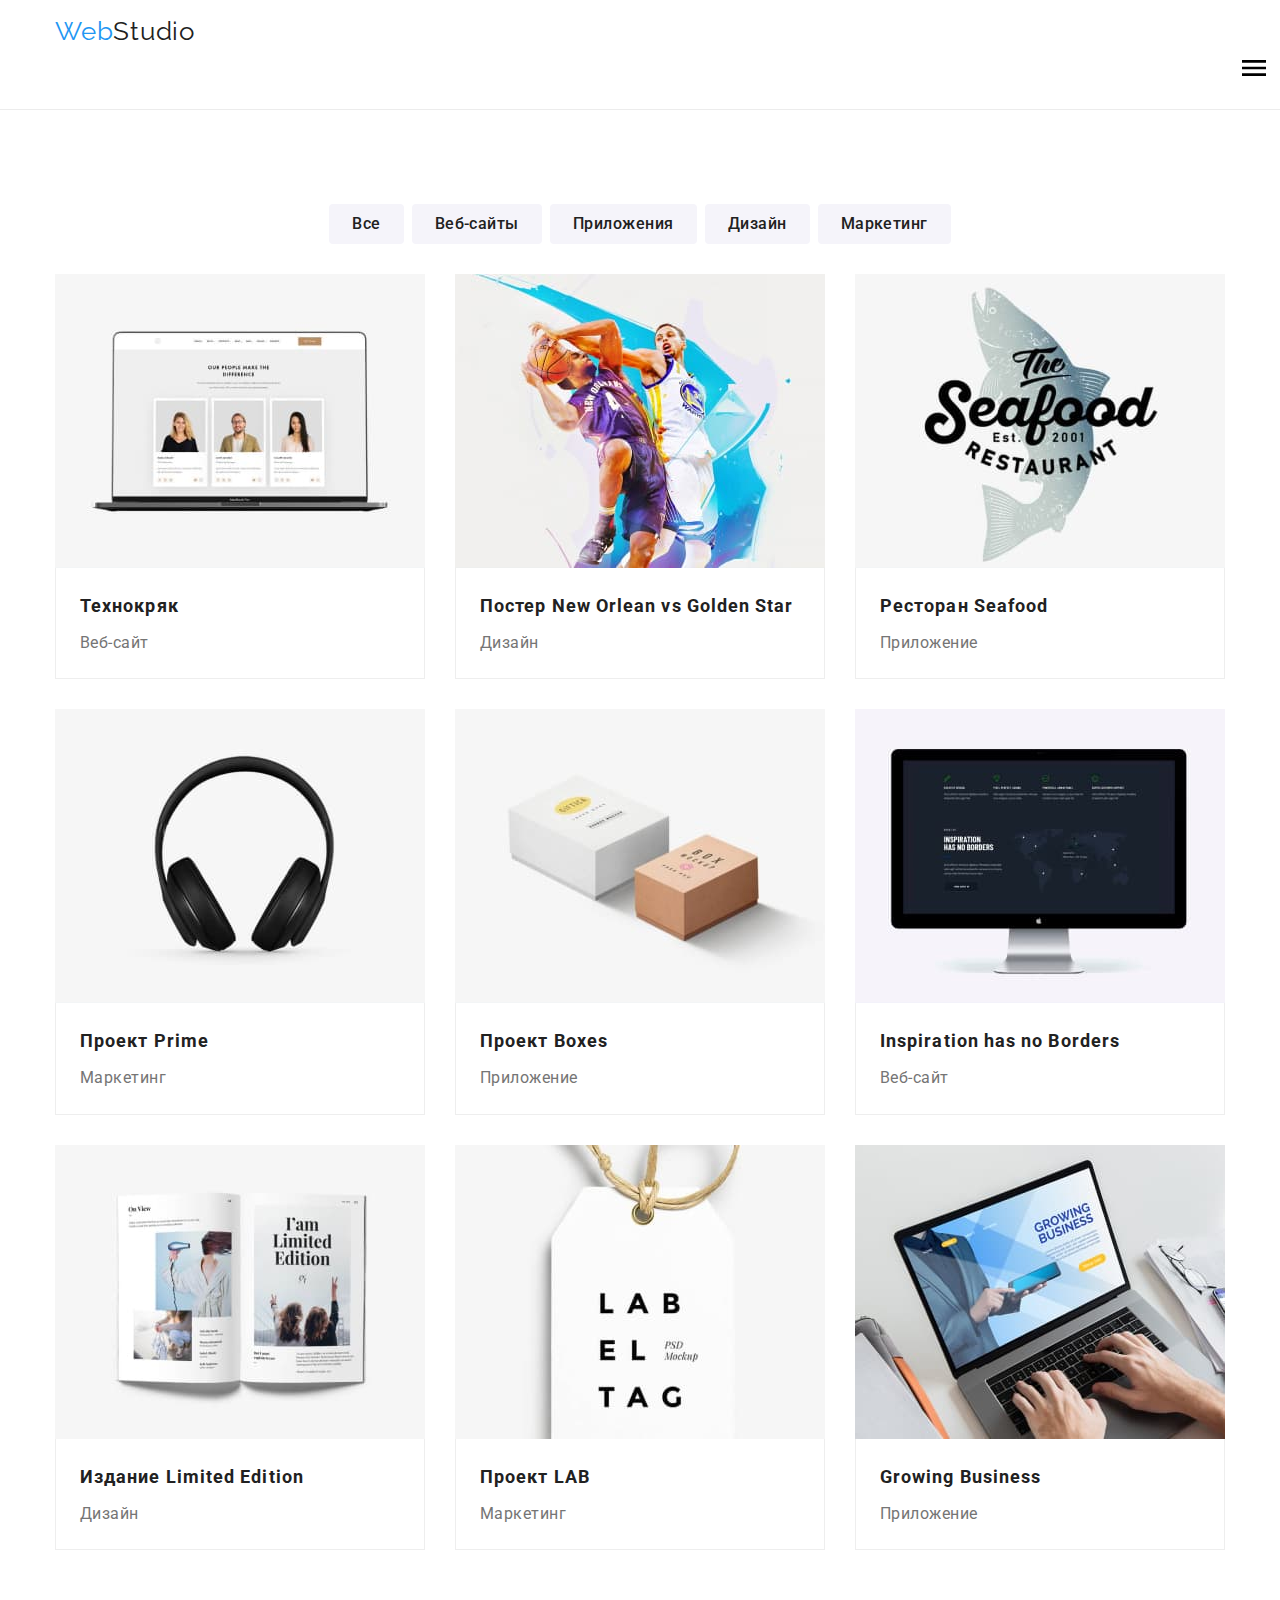
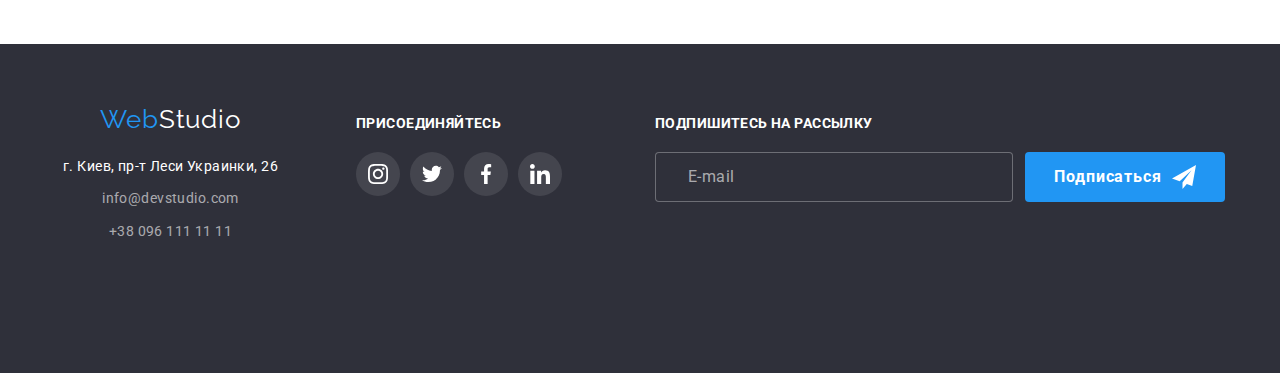
==== commit 24ec104b: "add" ====
--- a/portfolio.html
+++ b/portfolio.html
@@ -76,15 +76,15 @@
         </ul>
 
     </div>
-    <button class="contact-list__button" data-mobile-open>
+    <button class="contact-list__button">
         <svg class="contact-list__button-icon" width="40px" height="40px">
             <use href="./images/icons.svg#icon-menu_40px">
             </use>
         </svg>
     </button>
-    <div class="mobile-menu is-hidden" data-mobile-menu>
+    <div class="mobile-menu is-hidden">
         <div class="container">
-            <div class="mobile-menu-top">
+            <div class="mobile-menu-top ">
                 <button type="button" class="mobile-menu__button" width="40px" height="40px" data-mobile-close>
                     <svg width="40px" height="40px">
                         <use href="./images/icons.svg#icon-close_40px">
@@ -101,7 +101,6 @@
                 </ul>
          </div>
 
-            </nav>
             <div class="mobile-menu-bottom">
                 <ul class="mobile-contact-list">
                     <li class="mobile-contact-list__item">
@@ -115,16 +114,25 @@
                 </ul>
                 <ul class="mobile-soc-list">
                     <li class="mobile-soc-list__item">
-                        <a class="mobile-soc-list__link" href="">Instagram</a>
+                        <a class="mobile-soc-list__link" href="">
+                            <span class="mobile-soc-list__text-first">Instagram</span>
+                        </a>
                     </li>
                     <li class="mobile-soc-list__item">
-                        <a class="mobile-soc-list__link" href="">Twitter</a>
+                        <a class="mobile-soc-list__link" href="">
+                            <span class="mobile-soc-list__text">Twitter</span> 
+                        </a>
                     </li>
                     <li class="mobile-soc-list__item">
-                        <a class="mobile-soc-list__link" href="">Facebook</a>
+                        <a class="mobile-soc-list__link" href="">
+                            <span class="mobile-soc-list__text">Facebook</span>
+                        </a>
                     </li>
                     <li class="mobile-soc-list__item">
-                        <a class="mobile-soc-list__link" href="">LinkedIn</a>
+                        <a class="mobile-soc-list__link" href="">
+                            <span class="mobile-soc-list__text-second">LinkedIn</span>
+
+                        </a>
                     </li>
                 </ul>
             </div>
--- a/CSS/main.min.css
+++ b/CSS/main.min.css
@@ -1 +1 @@
-:root{--header-background-color: #FFFFFF;--basic-color-text: #212121;--secondary-color-text: #757575;--basic-main-background-color: #E5E5E5;--secondary-main-background-color: #F5F4FA;--hero-footer-background-color: #2F303A}p,h1,h2,h3,h4,h5,h6{margin:0}ul,ol{margin:0;padding-left:0}img{display:block;max-width:100%;height:auto;width:100%}body{font-family:Roboto,sans-serif;color:var(--basic-color-text)}.visually-hidden{position:absolute;white-space:nowrap;width:1px;height:1px;overflow:hidden;border:0;padding:0;clip:rect(0 0 0 0);clip-path:inset(50%);margin:-1px}.container{width:100%;margin:0 auto;padding-left:15px;padding-right:15px}@media screen and (min-width: 480px){.container{width:480px}}@media screen and (min-width: 768px){.container{width:768px}}@media screen and (min-width: 1200px){.container{width:1200px}}.btn{font-size:16px;font-weight:700;line-height:1.88;min-width:200px;height:50px;border:1px solid rgba(0,0,0,0);border-radius:4px;text-align:center;cursor:pointer;background:var(--secondary-main-background-color);font-family:"Roboto",sans-serif;letter-spacing:.06em;color:#fff;background-color:#2196f3;box-shadow:0px 4px 4px rgba(0,0,0,.15)}.btn:hover,.btn:focus{background-color:#188ce8}.logo,.logo__web{font-size:26px;line-height:1.19;font-family:"Raleway";letter-spacing:.03em;text-decoration:none}.logo__web{color:#2196f3}.backdrop{position:fixed;top:0;left:0;width:100%;height:100%;background-color:rgba(0,0,0,.2);transition:opacity 250ms,visibility 250ms}.backdrop.is-hidden{opacity:0;pointer-events:none;visibility:hidden}.modal{position:absolute;top:50%;left:50%;transform:translate(-50%, -50%);width:528px;min-height:581px;background:#fff;box-shadow:0px 1px 3px rgba(0,0,0,.12),0px 1px 1px rgba(0,0,0,.14),0px 2px 1px rgba(0,0,0,.2);border-radius:4px}.btn-close{position:absolute;top:8px;right:8px;width:30px;height:30px;display:flex;align-items:center;justify-content:center;background:#fff;border:1px solid rgba(0,0,0,.1);border-radius:50%;cursor:pointer}.btn-close__icon{transition-property:fill;transition-duration:250ms;transition-timing-function:cubic-bezier(0.4, 0, 0.2, 1)}.btn-close:hover>.btn-close__icon,.btn-close:focus>.btn-close__icon{fill:#2196f3}.container-formular{padding-top:40px;padding-left:40px;padding-right:40px;padding-bottom:40px}.container-formular__text{font-size:20px;font-weight:700;line-height:1.15;margin-bottom:12px;text-align:center;letter-spacing:.03em;color:var(--basic-color-text)}.label-buy{font-size:12px;line-height:1.17;letter-spacing:.01em;color:var(--secondary-color-text)}.label-buy__input{position:relative;width:100%;padding-left:42px;height:40px;border:1px solid rgba(33,33,33,.2);border-radius:4px;outline:rgba(0,0,0,0);transition-property:border-color;transition-duration:250ms;transition-timing-function:cubic-bezier(0.4, 0, 0.2, 1)}.label-buy__container{display:flex;position:relative;margin-bottom:10px;margin-top:4px;width:100%}.label-buy__textarea{font-size:12px;line-height:1.17;width:100%;height:120px;padding:12px 16px 12px 16px;margin-top:4px;resize:none;letter-spacing:.01em;color:var(--basic-color-text);border:1px solid rgba(33,33,33,.2);border-radius:4px}.label-buy__textarea::placeholder{font-size:12px;line-height:1.17;letter-spacing:.01em;color:rgba(117,117,117,.5)}.label-buy__icon{display:flex;position:absolute;top:50%;margin-left:20px;transform:translate(-50%, -50%);fill:var(--basic-color-text);transition-property:fill;transition-duration:250ms;transition-timing-function:cubic-bezier(0.4, 0, 0.2, 1)}.label-buy__input:focus{border-color:#2196f3}.label-buy__input:focus+.label-buy__icon{fill:#2196f3}.label-buy__textarea{outline:rgba(0,0,0,0)}.label-buy__textarea:focus{border-color:#2196f3}.container-modal-checkbox{padding-left:14px;margin-top:20px;margin-bottom:30px}.checkbox{display:flex;align-items:center;margin-left:38px;margin-top:20px;margin-bottom:40px;width:100%;font-size:14px;line-height:1.71;letter-spacing:.03em;color:#757575}.checkbox__link{margin-left:5px;font-size:14px;line-height:1.71;letter-spacing:.03em;color:#2196f3}.checkbox__input{position:absolute;white-space:nowrap;width:1px;height:1px;overflow:hidden;border:0;padding:0;clip:rect(0 0 0 0);clip-path:inset(50%);margin:-1px;font-size:14px;line-height:1.71;letter-spacing:.03em;color:#757575}.checkbox__icon{margin-left:-23px;position:absolute;width:16px;height:15px;margin-right:8.4px;border:2px solid var(--basic-color-text);border-radius:2px;transition-property:background-image;transition-duration:250ms;transition-timing-function:cubic-bezier(0.4, 0, 0.2, 1);background-color:var(--header-background-color)}.checkbox__input:checked~.checkbox__icon{border-color:#2196f3;background-color:#2196f3;background-image:url("data:image/svg+xml;charset=utf8,%3Csvg width='13' height='10' viewBox='0 0 13 10' fill='none' xmlns='http://www.w3.org/2000/svg'%3E%3Cpath d='M1.95703 4.75166L1.88825 4.68604L1.81923 4.75141L0.93123 5.59258L0.854858 5.66492L0.930974 5.73753L4.42671 9.07236L4.49574 9.1382L4.56476 9.07236L12.069 1.91352L12.1449 1.84116L12.069 1.76881L11.1873 0.927644L11.1183 0.861826L11.0493 0.927611L4.49577 7.17353L1.95703 4.75166Z' fill='white' stroke='white' stroke-width='0.2'/%3E%3C/svg%3E")}.checkbox__input:focus~.checkbox__icon{border-color:#2196f3}.checkbox__input:checked:focus~.checkbox__icon{background-image:url("data:image/svg+xml;charset=utf8,%3Csvg width='13' height='10' viewBox='0 0 13 10' fill='none' xmlns='http://www.w3.org/2000/svg'%3E%3Cpath d='M1.95703 4.75166L1.88825 4.68604L1.81923 4.75141L0.93123 5.59258L0.854858 5.66492L0.930974 5.73753L4.42671 9.07236L4.49574 9.1382L4.56476 9.07236L12.069 1.91352L12.1449 1.84116L12.069 1.76881L11.1873 0.927644L11.1183 0.861826L11.0493 0.927611L4.49577 7.17353L1.95703 4.75166Z' fill='white' stroke='white' stroke-width='0.2'/%3E%3C/svg%3E")}.section-header{padding-top:16px;padding-bottom:16px;border-bottom:1px solid #ececec;background-color:var(--header-background-color)}.section-header__logo{margin-right:90px}.logo--header-color{color:var(--basic-color-text)}.section-header__container{display:flex;align-items:center}.header-list{display:flex;list-style:none;align-items:center;display:none}.header-list__item{position:relative;transition-property:color;transition-duration:250ms}.header-list__link{position:relative;font-family:"Roboto",sans-serif;font-size:14px;font-weight:500;line-height:1.14;letter-spacing:.02em;color:var(--basic-color-text);text-decoration:none;transition-property:color;transition-duration:250ms;transition-timing-function:cubic-bezier(0.4, 0, 0.2, 1)}.header-list__item:hover::after{opacity:1}.header-list__item:not(:last-child){margin-right:50px}.header-list__link:hover,.header-list__link:focus{color:#2196f3;fill:#2196f3;outline:rgba(0,0,0,0)}.header-list__link.current::after{position:absolute;left:0;bottom:-39.5px;content:"";height:4px;width:100%;display:block;border-radius:2px;background:#2196f3}.structure__header-list{margin-left:auto}.contact-list{display:flex;list-style:none;align-items:center;display:none}.contact-list__mail,.contact-list__tel{font-family:"Roboto",sans-serif;font-size:14px;font-weight:500;line-height:1.14;letter-spacing:.02em;text-decoration:none;color:var(--secondary-color-text);align-items:center;transition-property:color;transition-duration:250ms;transition-timing-function:cubic-bezier(0.4, 0, 0.2, 1)}.contact-list__mail{display:flex;flex-direction:row-reverse;margin-right:30px}.contact-list__icon{margin-right:10px;transition-property:fill;transition-duration:250ms;transition-timing-function:cubic-bezier(0.4, 0, 0.2, 1)}.contact-list__tel{display:flex;flex-direction:row-reverse}.contact-list__icon:hover,.contact-list__icon:focus{color:#2196f3;fill:#2196f3;outline:rgba(0,0,0,0)}.contact-list__button{display:block;margin-left:auto;border:rgba(0,0,0,0);cursor:pointer;background-color:rgba(0,0,0,0)}.contact-list__mail:hover,.contact-list__mail:focus,.contact-list__tel:hover,.contact-list__tel:focus,.contact-list__icon:hover,.contact-list__icon:focus,.contact-list__button:hover,.contact-list__button:focus{color:#2196f3;fill:#2196f3;outline:rgba(0,0,0,0)}.structure__contact-list{margin-left:auto}.current{color:#2196f3}.mobile-menu{position:absolute;position:fixed;top:0;left:0;background-color:#fff;width:100vw;height:100vh;padding-top:10;padding-bottom:10px;z-index:1}.mobile-menu .container{display:flex;flex-direction:column;justify-content:space-between;height:100%;overflow-y:auto}.mobile-menu__button{display:block;margin-left:auto;border:rgba(0,0,0,0);cursor:pointer;background-color:rgba(0,0,0,0)}.mobile-menu__button:hover,.mobile-menu__button:focus{fill:#2196f3;outline:rgba(0,0,0,0)}.mobile-menu__list{list-style:none}.mobile-menu__item:not(:last-child){margin-bottom:32px}.mobile-menu__link{font-size:40px;font-weight:500;line-height:1.18;letter-spacing:.02em;color:#212121;text-decoration:none}.mobile-contact-list{list-style:none}.mobile-contact-list__item:first-child{margin-bottom:32px}.mobile-contact-list__tel{font-size:34px;font-weight:500;line-height:1.18;letter-spacing:.02em;color:#2196f3;text-decoration:none}.mobile-contact-list__mail{font-size:24px;font-weight:500;line-height:1.17;font-weight:500;font-size:24px;line-height:28px;letter-spacing:.02em;color:#757575;text-decoration:none}.mobile-soc-list{display:flex;margin-top:64px;list-style:none}.mobile-soc-list__link{font-size:18px;font-weight:500;line-height:1.22;letter-spacing:.02em;color:#2196f3;text-decoration:none}.section-hero{background-size:cover;background-image:linear-gradient(rgba(47, 48, 58, 0.4), rgba(47, 48, 58, 0.4)),url(../../images/hero/hero-mobile1x.jpg);background-position:center;background-repeat:no-repeat}@media(min-device-pixel-ratio: 2),(min-resolution: 192dpi),(min-resolution: 2dppx){.section-hero{background-image:linear-gradient(rgba(47, 48, 58, 0.4), rgba(47, 48, 58, 0.4)),url(../../images/hero/hero-mobile2x.jpg)}}@media screen and (min-width: 768px){.section-hero{background-image:linear-gradient(rgba(47, 48, 58, 0.4), rgba(47, 48, 58, 0.4)),url(../../images/hero/hero-tablet.jpg);max-width:1199px}}@media screen and (min-width: 768px)and (min-device-pixel-ratio: 2),screen and (min-width: 768px)and (min-resolution: 192dpi),screen and (min-width: 768px)and (min-resolution: 2dppx){.section-hero{background-image:linear-gradient(rgba(47, 48, 58, 0.4), rgba(47, 48, 58, 0.4)),url(../../images/hero/hero-tablet2x.jpg)}}@media screen and (min-width: 1200px){.section-hero{background-image:linear-gradient(rgba(47, 48, 58, 0.4), rgba(47, 48, 58, 0.4)),url(../../images/hero/hero-desktop.jpg)}}@media screen and (min-width: 1200px)and (min-device-pixel-ratio: 2),screen and (min-width: 1200px)and (min-resolution: 192dpi),screen and (min-width: 1200px)and (min-resolution: 2dppx){.section-hero{background-image:linear-gradient(rgba(47, 48, 58, 0.4), rgba(47, 48, 58, 0.4)),url(../../images/hero/hero-desktop2x.jpg)}}@media screen and (min-width: 1200px){.section-hero{max-width:1600px}}.section-hero__container{padding-top:118px;padding-bottom:118px;display:flex;flex-direction:column;align-items:center;text-align:center}@media screen and (min-width: 1200px){.section-hero__container{padding-top:200px;padding-bottom:200px;display:flex;flex-direction:column;align-items:center;text-align:center}}.section-hero__title{margin-bottom:30px;font-size:26px;font-weight:900;line-height:1.62;letter-spacing:.06em;text-transform:uppercase;color:#fff}@media screen and (min-width: 768px){.section-hero__title{font-size:26px;font-weight:900;line-height:1.62;width:360px}}@media screen and (min-width: 1200px){.section-hero__title{font-size:44px;font-weight:900;line-height:1.36;width:696px}}.structure-btn{display:flex;justify-content:center;align-items:center;margin:0 auto}.section-features{padding-top:60px;padding-bottom:60px;background-color:var(--header-background-color)}@media screen and (min-width: 1200px){.section-features{padding-top:94px;padding-bottom:94px}}.features-list{list-style:none;display:flex;flex-wrap:wrap;gap:30px}@media screen and (min-width: 768px){.features-list__item{width:calc((100% - 30px)/2)}}@media screen and (min-width: 1200px){.features-list__item{width:calc((100% - 90px)/4)}}.features-list .features-list__container{height:120px;margin-bottom:30px;margin-top:30px;display:flex;justify-content:center;background-color:var(--secondary-main-background-color);align-items:center}.features-list__title{margin-bottom:10px;text-align:center;font-size:14px;line-height:1.14;letter-spacing:.03em;text-transform:uppercase;color:var(--basic-color-text)}@media screen and (min-width: 768px){.features-list__title{text-align:left}}.features-list__text{font-size:14px;line-height:1.71;letter-spacing:.03em;color:var(--secondary-color-text)}.section-work{padding-top:94px;padding-bottom:94px;background-color:var(--header-background-color)}@media screen and (max-width: 1199px){.section-work{display:none}}.section-work__title{margin-bottom:50px;text-align:center;font-size:36px;line-height:1.17;letter-spacing:.03em;color:var(--basic-color-text)}.work-list{list-style:none;display:flex}.work-list__item:nth-child(n+2){margin-left:30px}.work-list__item{position:relative}.work-list__text{position:absolute;bottom:0px;width:370px;height:70px;padding-bottom:27px;padding-top:27px;font-size:14px;font-weight:700;line-height:1.14;text-align:center;letter-spacing:.03em;text-transform:uppercase;background-color:rgba(47,48,58,.8);color:var(--header-background-color)}.section-team{padding-top:60px;padding-bottom:60px;background-color:var(--secondary-main-background-color)}@media screen and (min-width: 1200px){.section-team{padding-top:94px;padding-bottom:94px}}.section-team__title{margin-bottom:30px;text-align:center;font-size:28px;line-height:1.18;letter-spacing:.03em;color:var(--basic-color-text)}@media screen and (min-width: 1200px){.section-team__title{font-size:36px;line-height:1.17;margin-bottom:50px}}.section-team__list{list-style:none;display:flex;flex-wrap:wrap;gap:30px}.section-team__item{margin-bottom:30px;background-color:var(--header-background-color);box-shadow:0px 1px 3px rgba(0,0,0,.12),0px 1px 1px rgba(0,0,0,.14),0px 2px 1px rgba(0,0,0,.2);border-radius:0px 0px 4px 4px}@media screen and (min-width: 768px){.section-team__item{width:calc((100% - 30px)/2)}}@media screen and (min-width: 1200px){.section-team__item{width:calc((100% - 90px)/4)}}.card{text-align:center}.card__title{margin-bottom:10px;font-size:16px;font-weight:500;line-height:1.19;letter-spacing:.03em;color:var(--basic-color-text)}.card__list{list-style:none;display:flex;justify-content:center}.card__text{font-size:16px;font-weight:400;line-height:1.19;letter-spacing:.03em;color:var(--secondary-color-text)}.card__link{margin-top:16px;display:flex;width:44px;height:44px;border-radius:50%;align-items:center;justify-content:center;transition-property:background-color;transition-duration:250ms;transition-timing-function:cubic-bezier(0.4, 0, 0.2, 1)}.card__icon{fill:#afb1b8;transition-property:fill;transition-duration:250ms;transition-timing-function:cubic-bezier(0.4, 0, 0.2, 1)}.card__link:hover{background-color:#2196f3}.card__link:focus{background-color:#2196f3;outline:rgba(0,0,0,0)}.card__link:hover .card__icon,.card__link:focus .card__icon{fill:var(--header-background-color)}.structure-card{padding-top:30px;padding-bottom:30px}.section-clients{padding-top:60px;padding-bottom:60px}@media screen and (min-width: 1200px){.section-clients{padding-top:94px;padding-bottom:94px}}.section-clients__title{margin-bottom:30px;text-align:center;letter-spacing:.03em;color:var(--basic-color-text);font-size:28px;line-height:1.18}@media screen and (min-width: 1200px){.section-clients__title{margin-bottom:50px;font-size:36px;line-height:1.17}}.clients-list{list-style:none;display:flex;flex-wrap:wrap;gap:30px}.clients-list__item{width:calc((100% - 30px)/2);height:92px;border:1px solid #afb1b8;border-radius:4px;transition-property:border;transition-duration:250ms;transition-timing-function:cubic-bezier(0.4, 0, 0.2, 1)}@media screen and (min-width: 768px){.clients-list__item{width:calc((100% - 60px)/3)}}@media screen and (min-width: 1200px){.clients-list__item{width:calc((100% - 150px)/6)}}.clients-list__link{display:flex;justify-content:center;align-items:center;width:100%;height:100%;fill:#afb1b8;transition-property:fill;transition-duration:250ms;transition-timing-function:cubic-bezier(0.4, 0, 0.2, 1)}.clients-list__item:hover,.clients-list__item:focus{border:1px solid #2196f3}.clients-list__link:hover{fill:#2196f3}.clients-list__link:focus{fill:#2196f3;outline:1px solid #2196f3}.clients-list__item:hover .clients-list__link{fill:#2196f3}.clients-list__item:focus .clients-list__link{fill:#2196f3;outline:rgba(0,0,0,0)}.footer{background-color:var(--hero-footer-background-color);padding-top:60px;padding-bottom:60px}.footer__container{text-align:center}@media screen and (min-width: 768px){.footer__container{display:flex;text-align:center;justify-content:center}}@media screen and (min-width: 768px){.footer__container{flex-wrap:wrap}}@media screen and (min-width: 1200px){.footer__container{display:flex;align-items:baseline}}.footer-adress{margin-bottom:60px}@media screen and (min-width: 768px){.footer-adress{min-width:232px}}@media screen and (min-width: 1200px){.footer-adress{min-width:231px}}.footer-adress__location{margin-top:20px;margin-bottom:8px;font-size:14px;line-height:1.71;letter-spacing:.03em;color:var(--header-background-color);font-style:normal}@media screen and (min-width: 1200px){.footer-adress__location{margin-bottom:9px}}.logo--footer-color{color:var(--header-background-color)}.footer-list{list-style:none}.footer-list__mail{font-size:14px;line-height:1.71;letter-spacing:.03em;text-decoration:none;color:rgba(255,255,255,.6)}.footer-list__tel{font-size:14px;line-height:1.71;letter-spacing:.03em;text-decoration:none;color:rgba(255,255,255,.6)}.footer-list__item{margin-bottom:8px}@media screen and (min-width: 1200px){.footer-list__item{margin-bottom:9px}}.join-list__item:not(:last-child){margin-right:10px}@media screen and (min-width: 768px){.container-join{min-width:206px;margin-left:165px}}@media screen and (min-width: 1200px){.container-join{min-width:206px;margin-left:70px}}.container-join__text{font-size:14px;font-weight:700;line-height:1.14;letter-spacing:.03em;text-transform:uppercase;color:var(--header-background-color)}@media screen and (min-width: 1200px){.container-join__text{text-align:left}}.join-list__link{display:flex;align-items:center;justify-content:center;width:44px;height:44px;background-color:rgba(255,255,255,.1);border-radius:50%;transition-property:background-color;transition-duration:250ms;transition-timing-function:cubic-bezier(0.4, 0, 0.2, 1)}.join-list__link:hover{background-color:#2196f3}.join-list__link:focus{background-color:#2196f3;outline:rgba(0,0,0,0)}.join-list{list-style:none;display:flex;justify-content:center}.join-list__item{margin-top:20px;margin-bottom:60px}@media screen and (min-width: 1200px){.join-list__item{margin-bottom:30px}}.join-list__icon{fill:var(--header-background-color)}@media screen and (min-width: 1200px){.form-subscribe__container{display:flex;margin-top:20px;height:50px;margin-left:93px}}.form-subscribe{text-align:center}@media screen and (min-width: 768px){.form-subscribe{min-width:450px}}@media screen and (min-width: 1200px){.form-subscribe{min-width:570px}}.form-subscribe__label{display:flex;font-size:14px;font-weight:700;line-height:1.14;letter-spacing:.03em;text-transform:uppercase;color:var(--header-background-color)}.form-subscribe__input{width:100%;height:50px;margin-bottom:20px;font-size:16px;line-height:1.25;letter-spacing:.03em;color:var(--header-background-color);border:1px solid rgba(255,255,255,.3);border-radius:4px;background-color:var(--hero-footer-background-color)}@media screen and (min-width: 768px){.form-subscribe__input{width:450px}}@media screen and (min-width: 1200px){.form-subscribe__input{padding-left:16px;width:358px}}.form-subscribe__input::placeholder{padding-left:16px;font-size:16px;line-height:1.25;letter-spacing:.03em;color:rgba(255,255,255,.6)}.form-subcribe_container-button{display:flex;text-align:center;justify-content:center}.form-subscribe__button{display:flex;align-items:center;justify-content:center;padding:0;margin-left:12px;width:200px;height:50px;background:#2196f3;border-radius:4px;border:none;font-size:16px;font-weight:700;line-height:1.88;letter-spacing:.06em;color:var(--header-background-color);cursor:pointer}.form-subscribe__button:hover,.form-subscribe__button:focus{background-color:#188ce8}.form-subscribe__text{margin-bottom:20px;font-size:14px;font-weight:700;line-height:1.14;letter-spacing:.03em;text-transform:uppercase;color:var(--header-background-color)}@media screen and (min-width: 1200px){.form-subscribe__text{margin-left:93px;text-align:left}}.form-subscribe__icon{margin-left:10px}.btn-list{background-color:var(--header-background-color);list-style:none;display:flex;flex-wrap:wrap;margin-bottom:40px;column-gap:8px;row-gap:15px}@media screen and (min-width: 768px){.btn-list{justify-content:center;margin-bottom:30px}}.btn-list__button{padding:6px 22px 6px 22px;max-width:200px;border:1px solid rgba(0,0,0,0);border-radius:4px;justify-content:center;cursor:pointer;background:var(--secondary-main-background-color);font-family:"Roboto",sans-serif;font-size:16px;font-weight:500;line-height:1.63;display:flex;letter-spacing:.03em;color:var(--basic-color-text);transition-property:background-color;transition-property:color;transition-duration:250ms;transition-timing-function:cubic-bezier(0.4, 0, 0.2, 1);transition-property:background-color;transition-duration:250ms;transition-timing-function:cubic-bezier(0.4, 0, 0.2, 1)}.btn-list__button:hover{background-color:#2196f3;color:var(--header-background-color);box-shadow:0px 3px 1px rgba(0,0,0,.1),0px 1px 2px rgba(0,0,0,.08),0px 2px 2px rgba(0,0,0,.12)}.btn-list__button:focus{background-color:#2196f3;color:var(--header-background-color);outline:rgba(0,0,0,0)}.section-projects{padding-top:60px;padding-bottom:60px;background-color:var(--header-background-color)}@media screen and (min-width: 1200px){.section-projects{padding-top:94px;padding-bottom:94px}}.project-list{list-style:none;column-gap:30px}@media screen and (min-width: 768px){.project-list{display:flex;flex-wrap:wrap;gap:30px}}.project-list__item{position:relative;transition-property:box-shadow;transition-duration:250ms;transition-timing-function:cubic-bezier(0.4, 0, 0.2, 1)}@media screen and (min-width: 768px){.project-list__item{width:calc((100% - 30px)/2)}}@media screen and (min-width: 1200px){.project-list__item{width:calc((100% - 60px)/3)}}.project-list__item:hover .project-wrap__text{transform:translateY(0%)}.project-list__item:hover,.project-list__item:focus{box-shadow:0px 1px 1px rgba(0,0,0,.12),0px 4px 4px rgba(0,0,0,.06),1px 4px 6px rgba(0,0,0,.16)}.project-wrap{position:relative;overflow:hidden;text-align:center;justify-content:center}.project-wrap__text{position:absolute;top:0;align-items:center;justify-content:center;text-align:center;height:100%;padding-right:24px;padding-left:24px;display:flex;font-size:18px;font-weight:400;line-height:1.56;letter-spacing:.03em;color:#fff;background:rgba(33,150,243,.9);transform:translateY(100%);transition:transform 250ms;transition-timing-function:cubic-bezier(0.4, 0, 0.2, 1)}.section-text-card{border-right:1px solid #eee;border-bottom:1px solid #eee;border-left:1px solid #eee;padding:20px 24px}.section-text-card__title{margin-bottom:4px;font-size:18px;line-height:2;letter-spacing:.06em;color:var(--basic-color-text)}.section-text-card__work{font-size:16px;font-weight:400;line-height:1.88;letter-spacing:.03em;color:var(--secondary-color-text)}/*# sourceMappingURL=main.min.css.map */+:root{--header-background-color: #FFFFFF;--basic-color-text: #212121;--secondary-color-text: #757575;--basic-main-background-color: #E5E5E5;--secondary-main-background-color: #F5F4FA;--hero-footer-background-color: #2F303A}p,h1,h2,h3,h4,h5,h6{margin:0}ul,ol{margin:0;padding-left:0}img{display:block;max-width:100%;height:auto;width:100%}body{font-family:Roboto,sans-serif;color:var(--basic-color-text)}.visually-hidden{position:absolute;white-space:nowrap;width:1px;height:1px;overflow:hidden;border:0;padding:0;clip:rect(0 0 0 0);clip-path:inset(50%);margin:-1px}.container{width:100%;margin:0 auto;padding-left:15px;padding-right:15px}@media screen and (min-width: 480px){.container{width:480px}}@media screen and (min-width: 768px){.container{width:768px}}@media screen and (min-width: 1200px){.container{width:1200px}}.btn{font-size:16px;font-weight:700;line-height:1.88;min-width:200px;height:50px;border:1px solid rgba(0,0,0,0);border-radius:4px;text-align:center;cursor:pointer;background:var(--secondary-main-background-color);font-family:"Roboto",sans-serif;letter-spacing:.06em;color:#fff;background-color:#2196f3;box-shadow:0px 4px 4px rgba(0,0,0,.15)}.btn:hover,.btn:focus{background-color:#188ce8}.logo,.logo__web{font-size:26px;line-height:1.19;font-family:"Raleway";letter-spacing:.03em;text-decoration:none}.logo__web{color:#2196f3}.backdrop{position:fixed;top:0;left:0;width:100%;height:100%;background-color:rgba(0,0,0,.2);transition:opacity 250ms,visibility 250ms}.backdrop.is-hidden{opacity:0;pointer-events:none;visibility:hidden}.modal{position:absolute;top:50%;left:50%;transform:translate(-50%, -50%);min-width:auto;min-height:auto;background:#fff;box-shadow:0px 1px 3px rgba(0,0,0,.12),0px 1px 1px rgba(0,0,0,.14),0px 2px 1px rgba(0,0,0,.2);border-radius:4px}.btn-close{position:absolute;top:8px;right:8px;width:30px;height:30px;display:flex;align-items:center;justify-content:center;background:#fff;border:1px solid rgba(0,0,0,.1);border-radius:50%;cursor:pointer}.btn-close__icon{transition-property:fill;transition-duration:250ms;transition-timing-function:cubic-bezier(0.4, 0, 0.2, 1)}.btn-close:hover>.btn-close__icon,.btn-close:focus>.btn-close__icon{fill:#2196f3}.container-formular{padding-top:40px;padding-left:40px;padding-right:40px;padding-bottom:40px}.container-formular__text{font-size:20px;font-weight:700;line-height:1.15;margin-bottom:12px;text-align:center;letter-spacing:.03em;color:var(--basic-color-text)}.label-buy{font-size:12px;line-height:1.17;letter-spacing:.01em;color:var(--secondary-color-text)}.label-buy__input{position:relative;width:100%;padding-left:42px;height:40px;border:1px solid rgba(33,33,33,.2);border-radius:4px;outline:rgba(0,0,0,0);transition-property:border-color;transition-duration:250ms;transition-timing-function:cubic-bezier(0.4, 0, 0.2, 1)}.label-buy__container{display:flex;position:relative;margin-bottom:10px;margin-top:4px;width:100%}.label-buy__textarea{font-size:12px;line-height:1.17;width:100%;height:120px;padding:12px 16px 12px 16px;margin-top:4px;resize:none;letter-spacing:.01em;color:var(--basic-color-text);border:1px solid rgba(33,33,33,.2);border-radius:4px}.label-buy__textarea::placeholder{font-size:12px;line-height:1.17;letter-spacing:.01em;color:rgba(117,117,117,.5)}.label-buy__icon{display:flex;position:absolute;top:50%;margin-left:20px;transform:translate(-50%, -50%);fill:var(--basic-color-text);transition-property:fill;transition-duration:250ms;transition-timing-function:cubic-bezier(0.4, 0, 0.2, 1)}.label-buy__input:focus{border-color:#2196f3}.label-buy__input:focus+.label-buy__icon{fill:#2196f3}.label-buy__textarea{outline:rgba(0,0,0,0)}.label-buy__textarea:focus{border-color:#2196f3}.container-modal-checkbox{padding-left:14px;margin-top:20px;margin-bottom:30px}.checkbox{display:flex;align-items:center;margin-left:38px;margin-top:20px;margin-bottom:40px;width:100%;font-size:14px;line-height:1.71;letter-spacing:.03em;color:#757575}.checkbox__link{margin-left:5px;font-size:14px;line-height:1.71;letter-spacing:.03em;color:#2196f3}.checkbox__input{position:absolute;white-space:nowrap;width:1px;height:1px;overflow:hidden;border:0;padding:0;clip:rect(0 0 0 0);clip-path:inset(50%);margin:-1px;font-size:14px;line-height:1.71;letter-spacing:.03em;color:#757575}.checkbox__icon{margin-left:-23px;position:absolute;width:16px;height:15px;margin-right:8.4px;border:2px solid var(--basic-color-text);border-radius:2px;transition-property:background-image;transition-duration:250ms;transition-timing-function:cubic-bezier(0.4, 0, 0.2, 1);background-color:var(--header-background-color)}.checkbox__input:checked~.checkbox__icon{border-color:#2196f3;background-color:#2196f3;background-image:url("data:image/svg+xml;charset=utf8,%3Csvg width='13' height='10' viewBox='0 0 13 10' fill='none' xmlns='http://www.w3.org/2000/svg'%3E%3Cpath d='M1.95703 4.75166L1.88825 4.68604L1.81923 4.75141L0.93123 5.59258L0.854858 5.66492L0.930974 5.73753L4.42671 9.07236L4.49574 9.1382L4.56476 9.07236L12.069 1.91352L12.1449 1.84116L12.069 1.76881L11.1873 0.927644L11.1183 0.861826L11.0493 0.927611L4.49577 7.17353L1.95703 4.75166Z' fill='white' stroke='white' stroke-width='0.2'/%3E%3C/svg%3E")}.checkbox__input:focus~.checkbox__icon{border-color:#2196f3}.checkbox__input:checked:focus~.checkbox__icon{background-image:url("data:image/svg+xml;charset=utf8,%3Csvg width='13' height='10' viewBox='0 0 13 10' fill='none' xmlns='http://www.w3.org/2000/svg'%3E%3Cpath d='M1.95703 4.75166L1.88825 4.68604L1.81923 4.75141L0.93123 5.59258L0.854858 5.66492L0.930974 5.73753L4.42671 9.07236L4.49574 9.1382L4.56476 9.07236L12.069 1.91352L12.1449 1.84116L12.069 1.76881L11.1873 0.927644L11.1183 0.861826L11.0493 0.927611L4.49577 7.17353L1.95703 4.75166Z' fill='white' stroke='white' stroke-width='0.2'/%3E%3C/svg%3E")}.is-hidden{visibility:hidden;opacity:0;pointer-events:none}.section-header{padding-top:16px;padding-bottom:16px;border-bottom:1px solid #ececec;background-color:var(--header-background-color)}.section-header__logo{margin-right:90px}.logo--header-color{color:var(--basic-color-text)}.section-header__container{display:flex;align-items:center}.header-list{display:flex;list-style:none;align-items:center;display:none}.header-list__item{position:relative;transition-property:color;transition-duration:250ms}.header-list__link{position:relative;font-family:"Roboto",sans-serif;font-size:14px;font-weight:500;line-height:1.14;letter-spacing:.02em;color:var(--basic-color-text);text-decoration:none;transition-property:color;transition-duration:250ms;transition-timing-function:cubic-bezier(0.4, 0, 0.2, 1)}.header-list__item:hover::after{opacity:1}.header-list__item:not(:last-child){margin-right:50px}.header-list__link:hover,.header-list__link:focus{color:#2196f3;fill:#2196f3;outline:rgba(0,0,0,0)}.header-list__link.current::after{position:absolute;left:0;bottom:-39.5px;content:"";height:4px;width:100%;display:block;border-radius:2px;background:#2196f3}.structure__header-list{margin-left:auto}.contact-list{display:flex;list-style:none;align-items:center;display:none}.contact-list__mail,.contact-list__tel{font-family:"Roboto",sans-serif;font-size:14px;font-weight:500;line-height:1.14;letter-spacing:.02em;text-decoration:none;color:var(--secondary-color-text);align-items:center;transition-property:color;transition-duration:250ms;transition-timing-function:cubic-bezier(0.4, 0, 0.2, 1)}.contact-list__mail{display:flex;flex-direction:row-reverse;margin-right:30px}.contact-list__icon{margin-right:10px;transition-property:fill;transition-duration:250ms;transition-timing-function:cubic-bezier(0.4, 0, 0.2, 1)}.contact-list__tel{display:flex;flex-direction:row-reverse}.contact-list__icon:hover,.contact-list__icon:focus{color:#2196f3;fill:#2196f3;outline:rgba(0,0,0,0)}.contact-list__button{display:block;margin-left:auto;border:rgba(0,0,0,0);cursor:pointer;background-color:rgba(0,0,0,0)}.contact-list__mail:hover,.contact-list__mail:focus,.contact-list__tel:hover,.contact-list__tel:focus,.contact-list__icon:hover,.contact-list__icon:focus,.contact-list__button:hover,.contact-list__button:focus{color:#2196f3;fill:#2196f3;outline:rgba(0,0,0,0)}.structure__contact-list{margin-left:auto}.current{color:#2196f3}.mobile-menu{position:absolute;position:fixed;top:0;left:0;background-color:#fff;width:100vw;height:100vh;padding-top:10;padding-bottom:10px;z-index:1}.mobile-menu .container{display:flex;flex-direction:column;justify-content:space-between;height:100%;overflow-y:auto}.mobile-menu__button{display:block;margin-left:auto;border:rgba(0,0,0,0);cursor:pointer;background-color:rgba(0,0,0,0)}.mobile-menu__button:hover,.mobile-menu__button:focus{fill:#2196f3;outline:rgba(0,0,0,0)}.mobile-menu__list{list-style:none}.mobile-menu__item:not(:last-child){margin-bottom:32px}.mobile-menu__link{font-size:40px;font-weight:500;line-height:1.18;letter-spacing:.02em;color:#212121;text-decoration:none}.mobile-contact-list{list-style:none}.mobile-contact-list__item:first-child{margin-bottom:32px}.mobile-contact-list__tel{font-size:34px;font-weight:500;line-height:1.18;letter-spacing:.02em;color:#2196f3;text-decoration:none}.mobile-contact-list__mail{font-size:24px;font-weight:500;line-height:1.17;font-weight:500;font-size:24px;line-height:28px;letter-spacing:.02em;color:#757575;text-decoration:none}.mobile-soc-list{display:flex;margin-top:64px;list-style:none}.mobile-soc-list__link{font-size:18px;font-weight:500;line-height:1.22;letter-spacing:.02em;color:#2196f3;text-decoration:none}.mobile-soc-list__item:not(:last-child){border-right:1px solid rgba(33,33,33,.2)}.mobile-soc-list__text{margin-right:10px;margin-left:10px}.mobile-soc-list__text-first{margin-right:10px;margin-left:0px}.mobile-soc-list__text-second{margin-right:0px;margin-left:10px}.section-hero{background-size:cover;background-image:linear-gradient(rgba(47, 48, 58, 0.4), rgba(47, 48, 58, 0.4)),url(../../images/hero/hero-mobile1x.jpg);background-position:center;background-repeat:no-repeat}@media(min-device-pixel-ratio: 2),(min-resolution: 192dpi),(min-resolution: 2dppx){.section-hero{background-image:linear-gradient(rgba(47, 48, 58, 0.4), rgba(47, 48, 58, 0.4)),url(../../images/hero/hero-mobile2x.jpg)}}@media screen and (min-width: 768px){.section-hero{background-image:linear-gradient(rgba(47, 48, 58, 0.4), rgba(47, 48, 58, 0.4)),url(../../images/hero/hero-tablet.jpg);max-width:1199px}}@media screen and (min-width: 768px)and (min-device-pixel-ratio: 2),screen and (min-width: 768px)and (min-resolution: 192dpi),screen and (min-width: 768px)and (min-resolution: 2dppx){.section-hero{background-image:linear-gradient(rgba(47, 48, 58, 0.4), rgba(47, 48, 58, 0.4)),url(../../images/hero/hero-tablet2x.jpg)}}@media screen and (min-width: 1200px){.section-hero{background-image:linear-gradient(rgba(47, 48, 58, 0.4), rgba(47, 48, 58, 0.4)),url(../../images/hero/hero-desktop.jpg)}}@media screen and (min-width: 1200px)and (min-device-pixel-ratio: 2),screen and (min-width: 1200px)and (min-resolution: 192dpi),screen and (min-width: 1200px)and (min-resolution: 2dppx){.section-hero{background-image:linear-gradient(rgba(47, 48, 58, 0.4), rgba(47, 48, 58, 0.4)),url(../../images/hero/hero-desktop2x.jpg)}}@media screen and (min-width: 1200px){.section-hero{max-width:1600px}}.section-hero__container{padding-top:118px;padding-bottom:118px;display:flex;flex-direction:column;align-items:center;text-align:center}@media screen and (min-width: 1200px){.section-hero__container{padding-top:200px;padding-bottom:200px;display:flex;flex-direction:column;align-items:center;text-align:center}}.section-hero__title{margin-bottom:30px;font-size:26px;font-weight:900;line-height:1.62;letter-spacing:.06em;text-transform:uppercase;color:#fff}@media screen and (min-width: 768px){.section-hero__title{font-size:26px;font-weight:900;line-height:1.62;width:360px}}@media screen and (min-width: 1200px){.section-hero__title{font-size:44px;font-weight:900;line-height:1.36;width:696px}}.structure-btn{display:flex;justify-content:center;align-items:center;margin:0 auto}.section-features{padding-top:60px;padding-bottom:60px;background-color:var(--header-background-color)}@media screen and (min-width: 1200px){.section-features{padding-top:94px;padding-bottom:94px}}.features-list{list-style:none;display:flex;flex-wrap:wrap;gap:30px}@media screen and (min-width: 768px){.features-list__item{width:calc((100% - 30px)/2)}}@media screen and (min-width: 1200px){.features-list__item{width:calc((100% - 90px)/4)}}.features-list .features-list__container{height:120px;margin-bottom:30px;margin-top:30px;display:flex;justify-content:center;background-color:var(--secondary-main-background-color);align-items:center}.features-list__title{margin-bottom:10px;text-align:center;font-size:14px;line-height:1.14;letter-spacing:.03em;text-transform:uppercase;color:var(--basic-color-text)}@media screen and (min-width: 768px){.features-list__title{text-align:left}}.features-list__text{font-size:14px;line-height:1.71;letter-spacing:.03em;color:var(--secondary-color-text)}.section-work{padding-top:94px;padding-bottom:94px;background-color:var(--header-background-color)}@media screen and (max-width: 1199px){.section-work{display:none}}.section-work__title{margin-bottom:50px;text-align:center;font-size:36px;line-height:1.17;letter-spacing:.03em;color:var(--basic-color-text)}.work-list{list-style:none;display:flex}.work-list__item:nth-child(n+2){margin-left:30px}.work-list__item{position:relative}.work-list__text{position:absolute;bottom:0px;width:370px;height:70px;padding-bottom:27px;padding-top:27px;font-size:14px;font-weight:700;line-height:1.14;text-align:center;letter-spacing:.03em;text-transform:uppercase;background-color:rgba(47,48,58,.8);color:var(--header-background-color)}.section-team{padding-top:60px;padding-bottom:60px;background-color:var(--secondary-main-background-color)}@media screen and (min-width: 1200px){.section-team{padding-top:94px;padding-bottom:94px}}.section-team__title{margin-bottom:30px;text-align:center;font-size:28px;line-height:1.18;letter-spacing:.03em;color:var(--basic-color-text)}@media screen and (min-width: 1200px){.section-team__title{font-size:36px;line-height:1.17;margin-bottom:50px}}.section-team__list{list-style:none;display:flex;flex-wrap:wrap;gap:30px}.section-team__item{margin-bottom:30px;background-color:var(--header-background-color);box-shadow:0px 1px 3px rgba(0,0,0,.12),0px 1px 1px rgba(0,0,0,.14),0px 2px 1px rgba(0,0,0,.2);border-radius:0px 0px 4px 4px}@media screen and (min-width: 768px){.section-team__item{width:calc((100% - 30px)/2)}}@media screen and (min-width: 1200px){.section-team__item{width:calc((100% - 90px)/4)}}.card{text-align:center}.card__title{margin-bottom:10px;font-size:16px;font-weight:500;line-height:1.19;letter-spacing:.03em;color:var(--basic-color-text)}.card__list{list-style:none;display:flex;justify-content:center}.card__text{font-size:16px;font-weight:400;line-height:1.19;letter-spacing:.03em;color:var(--secondary-color-text)}.card__link{margin-top:16px;display:flex;width:44px;height:44px;border-radius:50%;align-items:center;justify-content:center;transition-property:background-color;transition-duration:250ms;transition-timing-function:cubic-bezier(0.4, 0, 0.2, 1)}.card__icon{fill:#afb1b8;transition-property:fill;transition-duration:250ms;transition-timing-function:cubic-bezier(0.4, 0, 0.2, 1)}.card__link:hover{background-color:#2196f3}.card__link:focus{background-color:#2196f3;outline:rgba(0,0,0,0)}.card__link:hover .card__icon,.card__link:focus .card__icon{fill:var(--header-background-color)}.structure-card{padding-top:30px;padding-bottom:30px}.section-clients{padding-top:60px;padding-bottom:60px}@media screen and (min-width: 1200px){.section-clients{padding-top:94px;padding-bottom:94px}}.section-clients__title{margin-bottom:30px;text-align:center;letter-spacing:.03em;color:var(--basic-color-text);font-size:28px;line-height:1.18}@media screen and (min-width: 1200px){.section-clients__title{margin-bottom:50px;font-size:36px;line-height:1.17}}.clients-list{list-style:none;display:flex;flex-wrap:wrap;gap:30px}.clients-list__item{width:calc((100% - 30px)/2);height:92px;border:1px solid #afb1b8;border-radius:4px;transition-property:border;transition-duration:250ms;transition-timing-function:cubic-bezier(0.4, 0, 0.2, 1)}@media screen and (min-width: 768px){.clients-list__item{width:calc((100% - 60px)/3)}}@media screen and (min-width: 1200px){.clients-list__item{width:calc((100% - 150px)/6)}}.clients-list__link{display:flex;justify-content:center;align-items:center;width:100%;height:100%;fill:#afb1b8;transition-property:fill;transition-duration:250ms;transition-timing-function:cubic-bezier(0.4, 0, 0.2, 1)}.clients-list__item:hover,.clients-list__item:focus{border:1px solid #2196f3}.clients-list__link:hover{fill:#2196f3}.clients-list__link:focus{fill:#2196f3;outline:1px solid #2196f3}.clients-list__item:hover .clients-list__link{fill:#2196f3}.clients-list__item:focus .clients-list__link{fill:#2196f3;outline:rgba(0,0,0,0)}.footer{background-color:var(--hero-footer-background-color);padding-top:60px;padding-bottom:60px}.footer__container{text-align:center}@media screen and (min-width: 768px){.footer__container{display:flex;text-align:center;justify-content:center}}@media screen and (min-width: 768px){.footer__container{flex-wrap:wrap}}@media screen and (min-width: 1200px){.footer__container{display:flex;align-items:baseline}}.footer-adress{margin-bottom:60px}@media screen and (min-width: 768px){.footer-adress{min-width:232px}}@media screen and (min-width: 1200px){.footer-adress{min-width:231px}}.footer-adress__location{margin-top:20px;margin-bottom:8px;font-size:14px;line-height:1.71;letter-spacing:.03em;color:var(--header-background-color);font-style:normal}@media screen and (min-width: 1200px){.footer-adress__location{margin-bottom:9px}}.logo--footer-color{color:var(--header-background-color)}.footer-list{list-style:none}.footer-list__mail{font-size:14px;line-height:1.71;letter-spacing:.03em;text-decoration:none;color:rgba(255,255,255,.6)}.footer-list__tel{font-size:14px;line-height:1.71;letter-spacing:.03em;text-decoration:none;color:rgba(255,255,255,.6)}.footer-list__item{margin-bottom:8px}@media screen and (min-width: 1200px){.footer-list__item{margin-bottom:9px}}.join-list__item:not(:last-child){margin-right:10px}@media screen and (min-width: 768px){.container-join{min-width:206px;margin-left:165px}}@media screen and (min-width: 1200px){.container-join{min-width:206px;margin-left:70px}}.container-join__text{font-size:14px;font-weight:700;line-height:1.14;letter-spacing:.03em;text-transform:uppercase;color:var(--header-background-color)}@media screen and (min-width: 1200px){.container-join__text{text-align:left}}.join-list__link{display:flex;align-items:center;justify-content:center;width:44px;height:44px;background-color:rgba(255,255,255,.1);border-radius:50%;transition-property:background-color;transition-duration:250ms;transition-timing-function:cubic-bezier(0.4, 0, 0.2, 1)}.join-list__link:hover{background-color:#2196f3}.join-list__link:focus{background-color:#2196f3;outline:rgba(0,0,0,0)}.join-list{list-style:none;display:flex;justify-content:center}.join-list__item{margin-top:20px;margin-bottom:60px}@media screen and (min-width: 1200px){.join-list__item{margin-bottom:30px}}.join-list__icon{fill:var(--header-background-color)}@media screen and (min-width: 1200px){.form-subscribe__container{display:flex;margin-top:20px;height:50px;margin-left:93px}}.form-subscribe{text-align:center}@media screen and (min-width: 768px){.form-subscribe{min-width:450px}}@media screen and (min-width: 1200px){.form-subscribe{min-width:570px}}.form-subscribe__label{display:flex;font-size:14px;font-weight:700;line-height:1.14;letter-spacing:.03em;text-transform:uppercase;color:var(--header-background-color)}.form-subscribe__input{width:100%;height:50px;margin-bottom:20px;font-size:16px;line-height:1.25;letter-spacing:.03em;color:var(--header-background-color);border:1px solid rgba(255,255,255,.3);border-radius:4px;background-color:var(--hero-footer-background-color)}@media screen and (min-width: 768px){.form-subscribe__input{width:450px}}@media screen and (min-width: 1200px){.form-subscribe__input{padding-left:16px;width:358px}}.form-subscribe__input::placeholder{padding-left:16px;font-size:16px;line-height:1.25;letter-spacing:.03em;color:rgba(255,255,255,.6)}.form-subcribe_container-button{display:flex;text-align:center;justify-content:center}.form-subscribe__button{display:flex;align-items:center;justify-content:center;padding:0;margin-left:12px;width:200px;height:50px;background:#2196f3;border-radius:4px;border:none;font-size:16px;font-weight:700;line-height:1.88;letter-spacing:.06em;color:var(--header-background-color);cursor:pointer}.form-subscribe__button:hover,.form-subscribe__button:focus{background-color:#188ce8}.form-subscribe__text{margin-bottom:20px;font-size:14px;font-weight:700;line-height:1.14;letter-spacing:.03em;text-transform:uppercase;color:var(--header-background-color)}@media screen and (min-width: 1200px){.form-subscribe__text{margin-left:93px;text-align:left}}.form-subscribe__icon{margin-left:10px}.btn-list{background-color:var(--header-background-color);list-style:none;display:flex;flex-wrap:wrap;margin-bottom:40px;column-gap:8px;row-gap:15px}@media screen and (min-width: 768px){.btn-list{justify-content:center;margin-bottom:30px}}.btn-list__button{padding:6px 22px 6px 22px;max-width:200px;border:1px solid rgba(0,0,0,0);border-radius:4px;justify-content:center;cursor:pointer;background:var(--secondary-main-background-color);font-family:"Roboto",sans-serif;font-size:16px;font-weight:500;line-height:1.63;display:flex;letter-spacing:.03em;color:var(--basic-color-text);transition-property:background-color;transition-property:color;transition-duration:250ms;transition-timing-function:cubic-bezier(0.4, 0, 0.2, 1);transition-property:background-color;transition-duration:250ms;transition-timing-function:cubic-bezier(0.4, 0, 0.2, 1)}.btn-list__button:hover{background-color:#2196f3;color:var(--header-background-color);box-shadow:0px 3px 1px rgba(0,0,0,.1),0px 1px 2px rgba(0,0,0,.08),0px 2px 2px rgba(0,0,0,.12)}.btn-list__button:focus{background-color:#2196f3;color:var(--header-background-color);outline:rgba(0,0,0,0)}.section-projects{padding-top:60px;padding-bottom:60px;background-color:var(--header-background-color)}@media screen and (min-width: 1200px){.section-projects{padding-top:94px;padding-bottom:94px}}.project-list{list-style:none;column-gap:30px}@media screen and (min-width: 768px){.project-list{display:flex;flex-wrap:wrap;gap:30px}}.project-list__item{position:relative;transition-property:box-shadow;transition-duration:250ms;transition-timing-function:cubic-bezier(0.4, 0, 0.2, 1)}@media screen and (min-width: 768px){.project-list__item{width:calc((100% - 30px)/2)}}@media screen and (min-width: 1200px){.project-list__item{width:calc((100% - 60px)/3)}}.project-list__item:hover .project-wrap__text{transform:translateY(0%)}.project-list__item:hover,.project-list__item:focus{box-shadow:0px 1px 1px rgba(0,0,0,.12),0px 4px 4px rgba(0,0,0,.06),1px 4px 6px rgba(0,0,0,.16)}.project-wrap{position:relative;overflow:hidden;text-align:center;justify-content:center}.project-wrap__text{position:absolute;top:0;align-items:center;justify-content:center;text-align:center;height:100%;padding-right:24px;padding-left:24px;display:flex;font-size:18px;font-weight:400;line-height:1.56;letter-spacing:.03em;color:#fff;background:rgba(33,150,243,.9);transform:translateY(100%);transition:transform 250ms;transition-timing-function:cubic-bezier(0.4, 0, 0.2, 1)}.section-text-card{border-right:1px solid #eee;border-bottom:1px solid #eee;border-left:1px solid #eee;padding:20px 24px}.section-text-card__title{margin-bottom:4px;font-size:18px;line-height:2;letter-spacing:.06em;color:var(--basic-color-text)}.section-text-card__work{font-size:16px;font-weight:400;line-height:1.88;letter-spacing:.03em;color:var(--secondary-color-text)}/*# sourceMappingURL=main.min.css.map */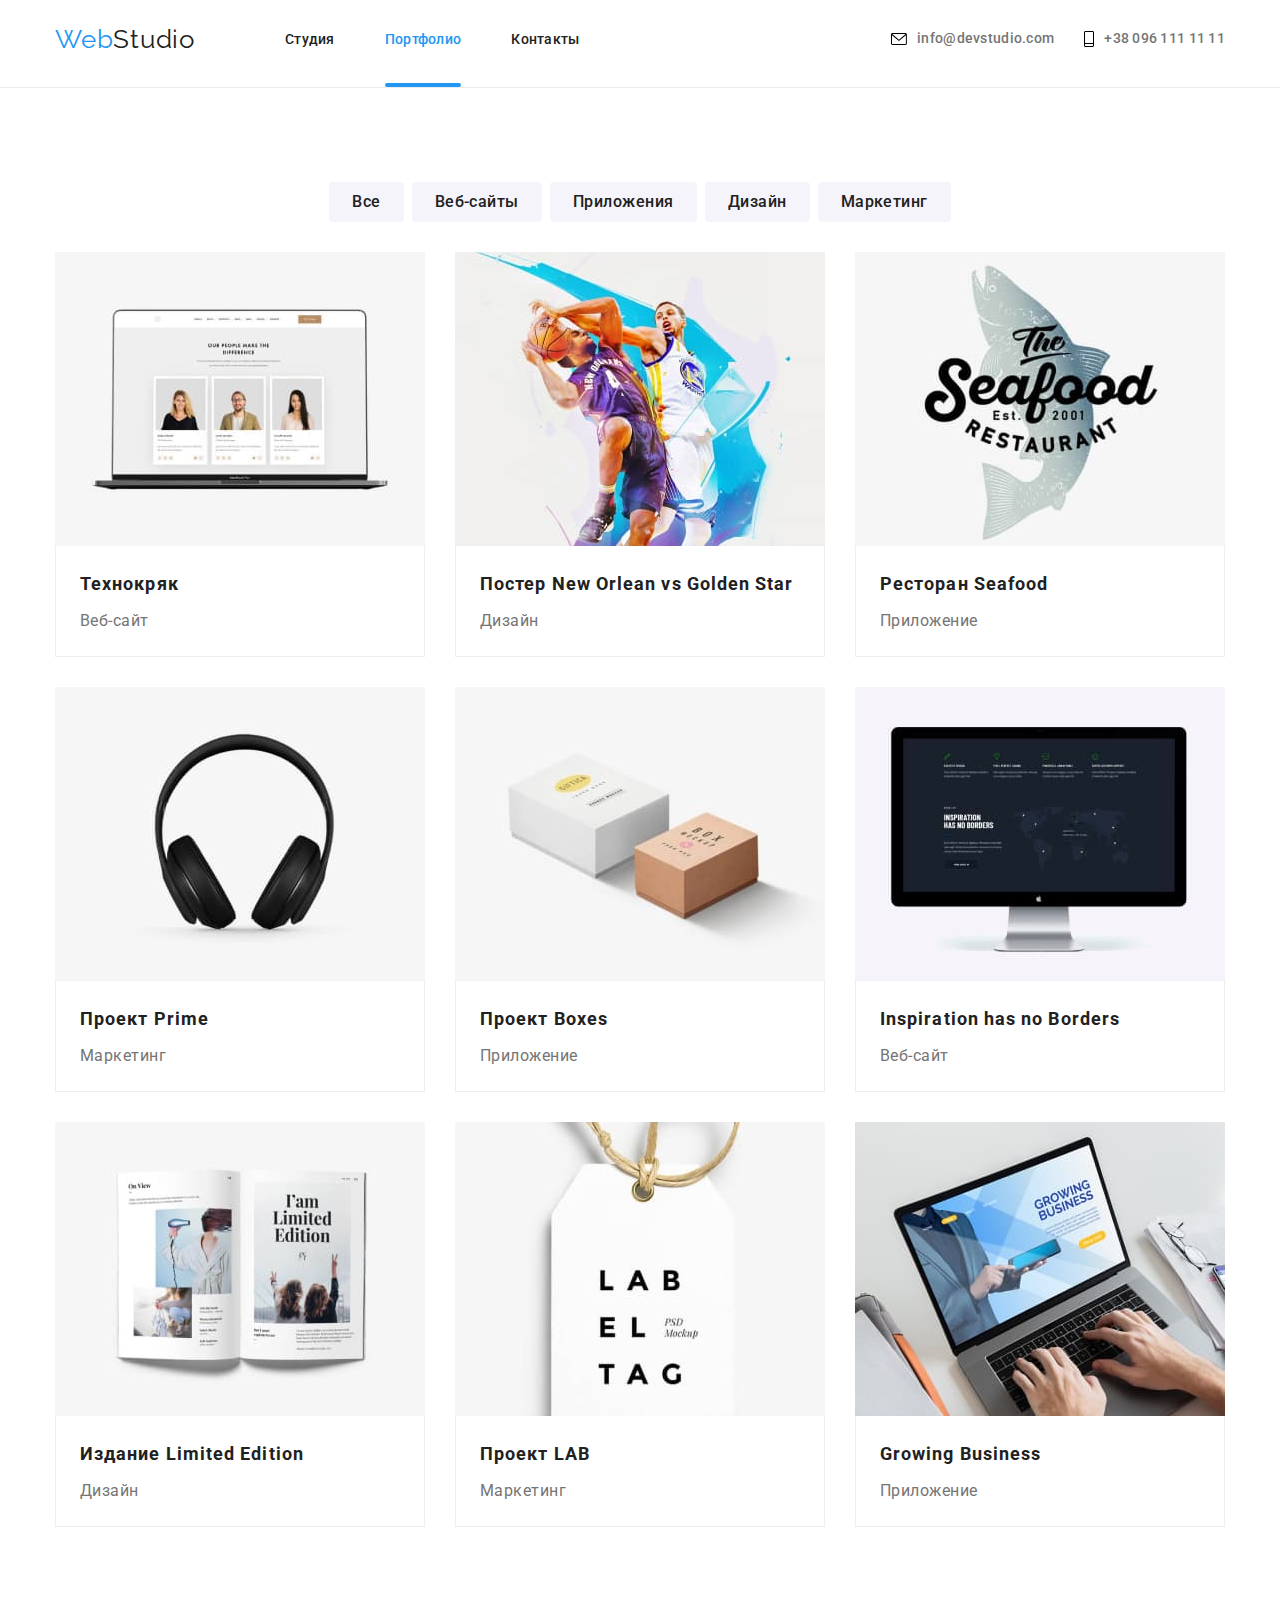
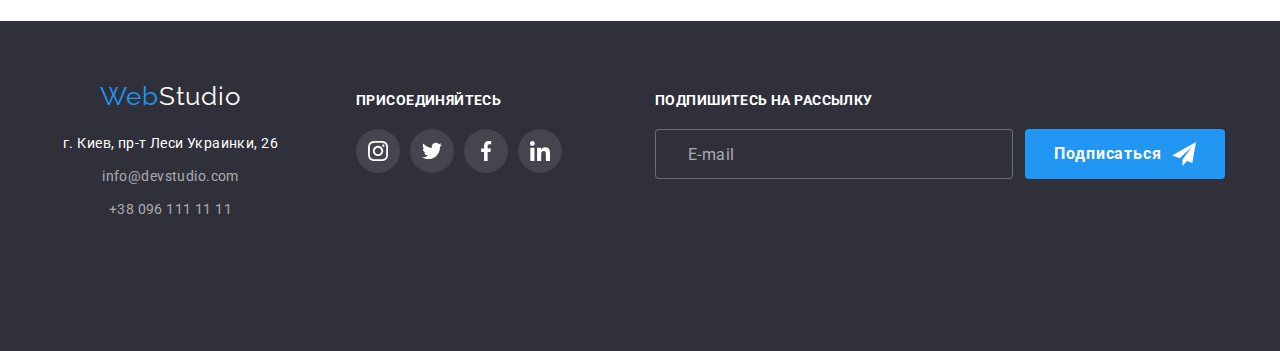
==== commit 47eaeb67: "addd" ====
--- a/portfolio.html
+++ b/portfolio.html
@@ -47,45 +47,17 @@
                 </a>
             </li>
         </ul>
-
-    <ul class="header-list structure__header-list">
-                    <li class="header-list__item"> <a class="header-list__link" href="./index.html">Студия</a>
-                    </li>
-                    <li class="header-list__item"> <a class="header-list__link current" href="./portfolio.html">Портфолио</a>
-                    </li>
-                    <li class="header-list__item"> <a class="header-list__link" href="">Контакты</a></li>
-                </ul>
-            </div>
-
-        </nav>
-        <ul class="contact-list structure__contact-list">
-            <li>
-                <a class="contact-list__mail" href="mailto:info@devstudio.com">info@devstudio.com
-                    <svg class="contact-list__icon" width="16" height="12">
-                        <use href="./images/icons.svg#icon-mail"></use>
-                    </svg>
-                </a>
-            </li>
-            <li>
-                <a class="contact-list__tel" href="tel:+380961111111">+38 096 111 11 11
-                    <svg class="contact-list__icon" width="10" height="16">
-                        <use href="./images/icons.svg#icon-phone"></use>
-                    </svg>
-                </a>
-            </li>
-        </ul>
-
+        <button class="contact-list__button">
+            <svg class="contact-list__button-icon" width="40px" height="40px">
+                <use href="./images/icons.svg#icon-menu_40px">
+                </use>
+            </svg>
+        </button>
     </div>
-    <button class="contact-list__button">
-        <svg class="contact-list__button-icon" width="40px" height="40px">
-            <use href="./images/icons.svg#icon-menu_40px">
-            </use>
-        </svg>
-    </button>
     <div class="mobile-menu is-hidden">
         <div class="container">
-            <div class="mobile-menu-top ">
-                <button type="button" class="mobile-menu__button" width="40px" height="40px" data-mobile-close>
+            <div class="mobile-menu-top">
+                <button type="button" class="mobile-menu__button" width="40px" height="40px">
                     <svg width="40px" height="40px">
                         <use href="./images/icons.svg#icon-close_40px">
                         </use>
@@ -95,11 +67,12 @@
                 <ul class="mobile-menu__list">
                     <li class="mobile-menu__item"> <a class="mobile-menu__link" href="./index.html">Студия</a>
                     </li>
-                    <li class="mobile-menu__item"> <a class="mobile-menu__link current" href="./portfolio.html">Портфолио</a>
+                    <li class="mobile-menu__item"> <a class="mobile-menu__link current"
+                            href="./portfolio.html">Портфолио</a>
                     </li>
                     <li class="mobile-menu__item"> <a class="mobile-menu__link" href="">Контакты</a></li>
                 </ul>
-         </div>
+            </div>
 
             <div class="mobile-menu-bottom">
                 <ul class="mobile-contact-list">
@@ -114,25 +87,16 @@
                 </ul>
                 <ul class="mobile-soc-list">
                     <li class="mobile-soc-list__item">
-                        <a class="mobile-soc-list__link" href="">
-                            <span class="mobile-soc-list__text-first">Instagram</span>
-                        </a>
+                        <a class="mobile-soc-list__link" href="">Instagram</a>
                     </li>
                     <li class="mobile-soc-list__item">
-                        <a class="mobile-soc-list__link" href="">
-                            <span class="mobile-soc-list__text">Twitter</span> 
-                        </a>
+                        <a class="mobile-soc-list__link" href="">Twitter</a>
                     </li>
                     <li class="mobile-soc-list__item">
-                        <a class="mobile-soc-list__link" href="">
-                            <span class="mobile-soc-list__text">Facebook</span>
-                        </a>
+                        <a class="mobile-soc-list__link" href="">Facebook</a>
                     </li>
                     <li class="mobile-soc-list__item">
-                        <a class="mobile-soc-list__link" href="">
-                            <span class="mobile-soc-list__text-second">LinkedIn</span>
-
-                        </a>
+                        <a class="mobile-soc-list__link" href="">LinkedIn</a>
                     </li>
                 </ul>
             </div>
@@ -159,21 +123,28 @@
                 <ul class="project-list">
                     <li class="project-list__item">
                         <div class="project-wrap">
-                            <img src="./images/image-8.jpg" alt="Пример веб-сайта" width="370" height="294">
-                            <p class="project-wrap__text">
-                                Ресурс предлагает комплексные предложения с разным уровнем функционала и сервисов. Все это позволит посетителю
-                                получить
-                                исчерпывающие сведения о компании или частном лице
-                            </p>
-                        </div>
-                        <div class="section-text-card">
+                            <img 
+                            srcset="./images/portfolio/tekhnocriak@1x.jpg 1x,
+                            ./images/portfolio/tekhnocriak@2x.jpg 2x"
+                            src="./images/portfolio/tekhnocriak@1x.jpg" alt="Пример веб-сайта" width="370" height="294">
+                            <p class="project-wrap__text">
+                                Ресурс предлагает комплексные предложения с разным уровнем функционала и сервисов. Все это позволит посетителю
+                                получить
+                                исчерпывающие сведения о компании или частном лице
+                            </p>
+                        </div>
+                        <div class="reset section-text-card">
                             <h2 class="section-text-card__title">Технокряк</h2>
                             <p class="section-text-card__work">Веб-сайт</p>
                         </div>
                      </li>
                     <li class="project-list__item">
                         <div class="project-wrap">
-                            <img src="./images/image-9.jpg" alt="Пример дизайна постера" width="370" height="294">
+                            <img 
+                            srcset="
+                            ./images/portfolio/basketball@1x.jpg 1x,
+                            ./images/portfolio/basketball@1x.jpg 2x"
+                            src="./images/portfolio/basketball@1x.jpg" alt="Пример дизайна постера" width="370" height="294">
                             <p class="project-wrap__text">
                                 Ресурс предлагает комплексные предложения с разным уровнем функционала и сервисов. Все это позволит посетителю
                                 получить
@@ -187,7 +158,10 @@
                     </li>
                     <li class="project-list__item">
                         <div class="project-wrap">
-                            <img src="./images/image-10.jpg" alt="Пример приложения ресторана" width="370" height="294">
+                            <img 
+                            srcset="./images/portfolio/seafood@1x.jpg 1x,
+                            ./images/portfolio/seafood@2x.jpg 2x"
+                            src="./images/portfolio/seafood@1x.jpg" alt="Пример приложения ресторана" width="370" height="294">
                             <p class="project-wrap__text">
                                 Ресурс предлагает комплексные предложения с разным уровнем функционала и сервисов. Все это позволит посетителю
                                 получить
@@ -201,7 +175,10 @@
                     </li>
                     <li class="project-list__item">
                         <div class="project-wrap">
-                            <img src="./images/image-11.jpg" alt="Пример маркетинга" width="370" height="294">
+                            <img 
+                            srcset="./images/portfolio/headphones@1x.jpg 1x,
+                            ./images/portfolio/headphones@2x.jpg 2x"
+                            src="./images/portfolio/headphones@1x.jpg" alt="Пример маркетинга" width="370" height="294">
                             <p class="project-wrap__text">
                                 Ресурс предлагает комплексные предложения с разным уровнем функционала и сервисов. Все это позволит посетителю
                                 получить
@@ -215,7 +192,10 @@
                     </li>
                     <li class="project-list__item">
                         <div class="project-wrap">
-                            <img src="./images/image-12.jpg" alt="Пример приложения" width="370" height="294">
+                            <img 
+                            srcset="./images/portfolio/box@1x.jpg 1x,
+                            ./images/portfolio/box@2x.jpg 2x"
+                            src="./images/portfolio/box@1x.jpg" alt="Пример приложения" width="370" height="294">
                             <p class="project-wrap__text">
                                 Ресурс предлагает комплексные предложения с разным уровнем функционала и сервисов. Все это позволит посетителю
                                 получить
@@ -229,7 +209,10 @@
                     </li>
                     <li class="project-list__item">
                         <div class="project-wrap">
-                            <img src="./images/image-13.jpg" alt="Пример веб-сайта" width="370" height="294">
+                            <img 
+                            srcset="./images/portfolio/macbook@1x.jpg 1x,
+                            ./images/portfolio/macbook@2x.jpg 2x"
+                            src="./images/portfolio/macbook@1x.jpg" alt="Пример веб-сайта" width="370" height="294">
                             <p class="project-wrap__text">
                                 Ресурс предлагает комплексные предложения с разным уровнем функционала и сервисов. Все это позволит посетителю
                                 получить
@@ -243,7 +226,11 @@
                     </li>
                     <li class="project-list__item">
                         <div class="project-wrap">
-                            <img src="./images/image-14.jpg" alt="Пример дизайна издания" width="370" height="294">
+                            <img
+                            srcset="
+                            ./images/portfolio/magazine@1x.jpg 1x,
+                            ./images/portfolio/magazine@2x.jpg 2x" 
+                            src="./images/portfolio/magazine@1x.jpg" alt="Пример дизайна издания" width="370" height="294">
                             <p class="project-wrap__text">
                                 Ресурс предлагает комплексные предложения с разным уровнем функционала и сервисов. Все это позволит посетителю
                                 получить
@@ -256,7 +243,10 @@
                     </li>
                     <li class="project-list__item">
                         <div class="project-wrap">
-                            <img src="./images/image-15.jpg" alt="Пример маркетинга" width="370" height="294">
+                            <img 
+                            srcset="./images/portfolio/label@1x.jpg 1x,
+                            ./images/portfolio/label@2x.jpg 2x"
+                            src="./images/portfolio/label@1x.jpg" alt="Пример маркетинга" width="370" height="294">
                             <p class="project-wrap__text">
                                 Ресурс предлагает комплексные предложения с разным уровнем функционала и сервисов. Все это позволит посетителю
                                 получить
@@ -270,7 +260,10 @@
                     </li>
                     <li class="project-list__item">
                         <div class="project-wrap">
-                            <img src="./images/image-16.jpg" alt="Пример приложения" width="370" height="294">
+                            <img 
+                            srcset="./images/portfolio/laptop@1x.jpg 1x,
+                            ./images/portfolio/laptop@2x.jpg 2x"
+                            src="./images/portfolio/laptop@1x.jpg" alt="Пример приложения" width="370" height="294">
                             <p class="project-wrap__text">
                                 Ресурс предлагает комплексные предложения с разным уровнем функционала и сервисов. Все это позволит посетителю
                                 получить
--- a/CSS/main.min.css
+++ b/CSS/main.min.css
@@ -1 +1 @@
-:root{--header-background-color: #FFFFFF;--basic-color-text: #212121;--secondary-color-text: #757575;--basic-main-background-color: #E5E5E5;--secondary-main-background-color: #F5F4FA;--hero-footer-background-color: #2F303A}p,h1,h2,h3,h4,h5,h6{margin:0}ul,ol{margin:0;padding-left:0}img{display:block;max-width:100%;height:auto;width:100%}body{font-family:Roboto,sans-serif;color:var(--basic-color-text)}.visually-hidden{position:absolute;white-space:nowrap;width:1px;height:1px;overflow:hidden;border:0;padding:0;clip:rect(0 0 0 0);clip-path:inset(50%);margin:-1px}.container{width:100%;margin:0 auto;padding-left:15px;padding-right:15px}@media screen and (min-width: 480px){.container{width:480px}}@media screen and (min-width: 768px){.container{width:768px}}@media screen and (min-width: 1200px){.container{width:1200px}}.btn{font-size:16px;font-weight:700;line-height:1.88;min-width:200px;height:50px;border:1px solid rgba(0,0,0,0);border-radius:4px;text-align:center;cursor:pointer;background:var(--secondary-main-background-color);font-family:"Roboto",sans-serif;letter-spacing:.06em;color:#fff;background-color:#2196f3;box-shadow:0px 4px 4px rgba(0,0,0,.15)}.btn:hover,.btn:focus{background-color:#188ce8}.logo,.logo__web{font-size:26px;line-height:1.19;font-family:"Raleway";letter-spacing:.03em;text-decoration:none}.logo__web{color:#2196f3}.backdrop{position:fixed;top:0;left:0;width:100%;height:100%;background-color:rgba(0,0,0,.2);transition:opacity 250ms,visibility 250ms}.backdrop.is-hidden{opacity:0;pointer-events:none;visibility:hidden}.modal{position:absolute;top:50%;left:50%;transform:translate(-50%, -50%);min-width:auto;min-height:auto;background:#fff;box-shadow:0px 1px 3px rgba(0,0,0,.12),0px 1px 1px rgba(0,0,0,.14),0px 2px 1px rgba(0,0,0,.2);border-radius:4px}.btn-close{position:absolute;top:8px;right:8px;width:30px;height:30px;display:flex;align-items:center;justify-content:center;background:#fff;border:1px solid rgba(0,0,0,.1);border-radius:50%;cursor:pointer}.btn-close__icon{transition-property:fill;transition-duration:250ms;transition-timing-function:cubic-bezier(0.4, 0, 0.2, 1)}.btn-close:hover>.btn-close__icon,.btn-close:focus>.btn-close__icon{fill:#2196f3}.container-formular{padding-top:40px;padding-left:40px;padding-right:40px;padding-bottom:40px}.container-formular__text{font-size:20px;font-weight:700;line-height:1.15;margin-bottom:12px;text-align:center;letter-spacing:.03em;color:var(--basic-color-text)}.label-buy{font-size:12px;line-height:1.17;letter-spacing:.01em;color:var(--secondary-color-text)}.label-buy__input{position:relative;width:100%;padding-left:42px;height:40px;border:1px solid rgba(33,33,33,.2);border-radius:4px;outline:rgba(0,0,0,0);transition-property:border-color;transition-duration:250ms;transition-timing-function:cubic-bezier(0.4, 0, 0.2, 1)}.label-buy__container{display:flex;position:relative;margin-bottom:10px;margin-top:4px;width:100%}.label-buy__textarea{font-size:12px;line-height:1.17;width:100%;height:120px;padding:12px 16px 12px 16px;margin-top:4px;resize:none;letter-spacing:.01em;color:var(--basic-color-text);border:1px solid rgba(33,33,33,.2);border-radius:4px}.label-buy__textarea::placeholder{font-size:12px;line-height:1.17;letter-spacing:.01em;color:rgba(117,117,117,.5)}.label-buy__icon{display:flex;position:absolute;top:50%;margin-left:20px;transform:translate(-50%, -50%);fill:var(--basic-color-text);transition-property:fill;transition-duration:250ms;transition-timing-function:cubic-bezier(0.4, 0, 0.2, 1)}.label-buy__input:focus{border-color:#2196f3}.label-buy__input:focus+.label-buy__icon{fill:#2196f3}.label-buy__textarea{outline:rgba(0,0,0,0)}.label-buy__textarea:focus{border-color:#2196f3}.container-modal-checkbox{padding-left:14px;margin-top:20px;margin-bottom:30px}.checkbox{display:flex;align-items:center;margin-left:38px;margin-top:20px;margin-bottom:40px;width:100%;font-size:14px;line-height:1.71;letter-spacing:.03em;color:#757575}.checkbox__link{margin-left:5px;font-size:14px;line-height:1.71;letter-spacing:.03em;color:#2196f3}.checkbox__input{position:absolute;white-space:nowrap;width:1px;height:1px;overflow:hidden;border:0;padding:0;clip:rect(0 0 0 0);clip-path:inset(50%);margin:-1px;font-size:14px;line-height:1.71;letter-spacing:.03em;color:#757575}.checkbox__icon{margin-left:-23px;position:absolute;width:16px;height:15px;margin-right:8.4px;border:2px solid var(--basic-color-text);border-radius:2px;transition-property:background-image;transition-duration:250ms;transition-timing-function:cubic-bezier(0.4, 0, 0.2, 1);background-color:var(--header-background-color)}.checkbox__input:checked~.checkbox__icon{border-color:#2196f3;background-color:#2196f3;background-image:url("data:image/svg+xml;charset=utf8,%3Csvg width='13' height='10' viewBox='0 0 13 10' fill='none' xmlns='http://www.w3.org/2000/svg'%3E%3Cpath d='M1.95703 4.75166L1.88825 4.68604L1.81923 4.75141L0.93123 5.59258L0.854858 5.66492L0.930974 5.73753L4.42671 9.07236L4.49574 9.1382L4.56476 9.07236L12.069 1.91352L12.1449 1.84116L12.069 1.76881L11.1873 0.927644L11.1183 0.861826L11.0493 0.927611L4.49577 7.17353L1.95703 4.75166Z' fill='white' stroke='white' stroke-width='0.2'/%3E%3C/svg%3E")}.checkbox__input:focus~.checkbox__icon{border-color:#2196f3}.checkbox__input:checked:focus~.checkbox__icon{background-image:url("data:image/svg+xml;charset=utf8,%3Csvg width='13' height='10' viewBox='0 0 13 10' fill='none' xmlns='http://www.w3.org/2000/svg'%3E%3Cpath d='M1.95703 4.75166L1.88825 4.68604L1.81923 4.75141L0.93123 5.59258L0.854858 5.66492L0.930974 5.73753L4.42671 9.07236L4.49574 9.1382L4.56476 9.07236L12.069 1.91352L12.1449 1.84116L12.069 1.76881L11.1873 0.927644L11.1183 0.861826L11.0493 0.927611L4.49577 7.17353L1.95703 4.75166Z' fill='white' stroke='white' stroke-width='0.2'/%3E%3C/svg%3E")}.is-hidden{visibility:hidden;opacity:0;pointer-events:none}.section-header{padding-top:16px;padding-bottom:16px;border-bottom:1px solid #ececec;background-color:var(--header-background-color)}.section-header__logo{margin-right:90px}.logo--header-color{color:var(--basic-color-text)}.section-header__container{display:flex;align-items:center}.header-list{display:flex;list-style:none;align-items:center;display:none}.header-list__item{position:relative;transition-property:color;transition-duration:250ms}.header-list__link{position:relative;font-family:"Roboto",sans-serif;font-size:14px;font-weight:500;line-height:1.14;letter-spacing:.02em;color:var(--basic-color-text);text-decoration:none;transition-property:color;transition-duration:250ms;transition-timing-function:cubic-bezier(0.4, 0, 0.2, 1)}.header-list__item:hover::after{opacity:1}.header-list__item:not(:last-child){margin-right:50px}.header-list__link:hover,.header-list__link:focus{color:#2196f3;fill:#2196f3;outline:rgba(0,0,0,0)}.header-list__link.current::after{position:absolute;left:0;bottom:-39.5px;content:"";height:4px;width:100%;display:block;border-radius:2px;background:#2196f3}.structure__header-list{margin-left:auto}.contact-list{display:flex;list-style:none;align-items:center;display:none}.contact-list__mail,.contact-list__tel{font-family:"Roboto",sans-serif;font-size:14px;font-weight:500;line-height:1.14;letter-spacing:.02em;text-decoration:none;color:var(--secondary-color-text);align-items:center;transition-property:color;transition-duration:250ms;transition-timing-function:cubic-bezier(0.4, 0, 0.2, 1)}.contact-list__mail{display:flex;flex-direction:row-reverse;margin-right:30px}.contact-list__icon{margin-right:10px;transition-property:fill;transition-duration:250ms;transition-timing-function:cubic-bezier(0.4, 0, 0.2, 1)}.contact-list__tel{display:flex;flex-direction:row-reverse}.contact-list__icon:hover,.contact-list__icon:focus{color:#2196f3;fill:#2196f3;outline:rgba(0,0,0,0)}.contact-list__button{display:block;margin-left:auto;border:rgba(0,0,0,0);cursor:pointer;background-color:rgba(0,0,0,0)}.contact-list__mail:hover,.contact-list__mail:focus,.contact-list__tel:hover,.contact-list__tel:focus,.contact-list__icon:hover,.contact-list__icon:focus,.contact-list__button:hover,.contact-list__button:focus{color:#2196f3;fill:#2196f3;outline:rgba(0,0,0,0)}.structure__contact-list{margin-left:auto}.current{color:#2196f3}.mobile-menu{position:absolute;position:fixed;top:0;left:0;background-color:#fff;width:100vw;height:100vh;padding-top:10;padding-bottom:10px;z-index:1}.mobile-menu .container{display:flex;flex-direction:column;justify-content:space-between;height:100%;overflow-y:auto}.mobile-menu__button{display:block;margin-left:auto;border:rgba(0,0,0,0);cursor:pointer;background-color:rgba(0,0,0,0)}.mobile-menu__button:hover,.mobile-menu__button:focus{fill:#2196f3;outline:rgba(0,0,0,0)}.mobile-menu__list{list-style:none}.mobile-menu__item:not(:last-child){margin-bottom:32px}.mobile-menu__link{font-size:40px;font-weight:500;line-height:1.18;letter-spacing:.02em;color:#212121;text-decoration:none}.mobile-contact-list{list-style:none}.mobile-contact-list__item:first-child{margin-bottom:32px}.mobile-contact-list__tel{font-size:34px;font-weight:500;line-height:1.18;letter-spacing:.02em;color:#2196f3;text-decoration:none}.mobile-contact-list__mail{font-size:24px;font-weight:500;line-height:1.17;font-weight:500;font-size:24px;line-height:28px;letter-spacing:.02em;color:#757575;text-decoration:none}.mobile-soc-list{display:flex;margin-top:64px;list-style:none}.mobile-soc-list__link{font-size:18px;font-weight:500;line-height:1.22;letter-spacing:.02em;color:#2196f3;text-decoration:none}.mobile-soc-list__item:not(:last-child){border-right:1px solid rgba(33,33,33,.2)}.mobile-soc-list__text{margin-right:10px;margin-left:10px}.mobile-soc-list__text-first{margin-right:10px;margin-left:0px}.mobile-soc-list__text-second{margin-right:0px;margin-left:10px}.section-hero{background-size:cover;background-image:linear-gradient(rgba(47, 48, 58, 0.4), rgba(47, 48, 58, 0.4)),url(../../images/hero/hero-mobile1x.jpg);background-position:center;background-repeat:no-repeat}@media(min-device-pixel-ratio: 2),(min-resolution: 192dpi),(min-resolution: 2dppx){.section-hero{background-image:linear-gradient(rgba(47, 48, 58, 0.4), rgba(47, 48, 58, 0.4)),url(../../images/hero/hero-mobile2x.jpg)}}@media screen and (min-width: 768px){.section-hero{background-image:linear-gradient(rgba(47, 48, 58, 0.4), rgba(47, 48, 58, 0.4)),url(../../images/hero/hero-tablet.jpg);max-width:1199px}}@media screen and (min-width: 768px)and (min-device-pixel-ratio: 2),screen and (min-width: 768px)and (min-resolution: 192dpi),screen and (min-width: 768px)and (min-resolution: 2dppx){.section-hero{background-image:linear-gradient(rgba(47, 48, 58, 0.4), rgba(47, 48, 58, 0.4)),url(../../images/hero/hero-tablet2x.jpg)}}@media screen and (min-width: 1200px){.section-hero{background-image:linear-gradient(rgba(47, 48, 58, 0.4), rgba(47, 48, 58, 0.4)),url(../../images/hero/hero-desktop.jpg)}}@media screen and (min-width: 1200px)and (min-device-pixel-ratio: 2),screen and (min-width: 1200px)and (min-resolution: 192dpi),screen and (min-width: 1200px)and (min-resolution: 2dppx){.section-hero{background-image:linear-gradient(rgba(47, 48, 58, 0.4), rgba(47, 48, 58, 0.4)),url(../../images/hero/hero-desktop2x.jpg)}}@media screen and (min-width: 1200px){.section-hero{max-width:1600px}}.section-hero__container{padding-top:118px;padding-bottom:118px;display:flex;flex-direction:column;align-items:center;text-align:center}@media screen and (min-width: 1200px){.section-hero__container{padding-top:200px;padding-bottom:200px;display:flex;flex-direction:column;align-items:center;text-align:center}}.section-hero__title{margin-bottom:30px;font-size:26px;font-weight:900;line-height:1.62;letter-spacing:.06em;text-transform:uppercase;color:#fff}@media screen and (min-width: 768px){.section-hero__title{font-size:26px;font-weight:900;line-height:1.62;width:360px}}@media screen and (min-width: 1200px){.section-hero__title{font-size:44px;font-weight:900;line-height:1.36;width:696px}}.structure-btn{display:flex;justify-content:center;align-items:center;margin:0 auto}.section-features{padding-top:60px;padding-bottom:60px;background-color:var(--header-background-color)}@media screen and (min-width: 1200px){.section-features{padding-top:94px;padding-bottom:94px}}.features-list{list-style:none;display:flex;flex-wrap:wrap;gap:30px}@media screen and (min-width: 768px){.features-list__item{width:calc((100% - 30px)/2)}}@media screen and (min-width: 1200px){.features-list__item{width:calc((100% - 90px)/4)}}.features-list .features-list__container{height:120px;margin-bottom:30px;margin-top:30px;display:flex;justify-content:center;background-color:var(--secondary-main-background-color);align-items:center}.features-list__title{margin-bottom:10px;text-align:center;font-size:14px;line-height:1.14;letter-spacing:.03em;text-transform:uppercase;color:var(--basic-color-text)}@media screen and (min-width: 768px){.features-list__title{text-align:left}}.features-list__text{font-size:14px;line-height:1.71;letter-spacing:.03em;color:var(--secondary-color-text)}.section-work{padding-top:94px;padding-bottom:94px;background-color:var(--header-background-color)}@media screen and (max-width: 1199px){.section-work{display:none}}.section-work__title{margin-bottom:50px;text-align:center;font-size:36px;line-height:1.17;letter-spacing:.03em;color:var(--basic-color-text)}.work-list{list-style:none;display:flex}.work-list__item:nth-child(n+2){margin-left:30px}.work-list__item{position:relative}.work-list__text{position:absolute;bottom:0px;width:370px;height:70px;padding-bottom:27px;padding-top:27px;font-size:14px;font-weight:700;line-height:1.14;text-align:center;letter-spacing:.03em;text-transform:uppercase;background-color:rgba(47,48,58,.8);color:var(--header-background-color)}.section-team{padding-top:60px;padding-bottom:60px;background-color:var(--secondary-main-background-color)}@media screen and (min-width: 1200px){.section-team{padding-top:94px;padding-bottom:94px}}.section-team__title{margin-bottom:30px;text-align:center;font-size:28px;line-height:1.18;letter-spacing:.03em;color:var(--basic-color-text)}@media screen and (min-width: 1200px){.section-team__title{font-size:36px;line-height:1.17;margin-bottom:50px}}.section-team__list{list-style:none;display:flex;flex-wrap:wrap;gap:30px}.section-team__item{margin-bottom:30px;background-color:var(--header-background-color);box-shadow:0px 1px 3px rgba(0,0,0,.12),0px 1px 1px rgba(0,0,0,.14),0px 2px 1px rgba(0,0,0,.2);border-radius:0px 0px 4px 4px}@media screen and (min-width: 768px){.section-team__item{width:calc((100% - 30px)/2)}}@media screen and (min-width: 1200px){.section-team__item{width:calc((100% - 90px)/4)}}.card{text-align:center}.card__title{margin-bottom:10px;font-size:16px;font-weight:500;line-height:1.19;letter-spacing:.03em;color:var(--basic-color-text)}.card__list{list-style:none;display:flex;justify-content:center}.card__text{font-size:16px;font-weight:400;line-height:1.19;letter-spacing:.03em;color:var(--secondary-color-text)}.card__link{margin-top:16px;display:flex;width:44px;height:44px;border-radius:50%;align-items:center;justify-content:center;transition-property:background-color;transition-duration:250ms;transition-timing-function:cubic-bezier(0.4, 0, 0.2, 1)}.card__icon{fill:#afb1b8;transition-property:fill;transition-duration:250ms;transition-timing-function:cubic-bezier(0.4, 0, 0.2, 1)}.card__link:hover{background-color:#2196f3}.card__link:focus{background-color:#2196f3;outline:rgba(0,0,0,0)}.card__link:hover .card__icon,.card__link:focus .card__icon{fill:var(--header-background-color)}.structure-card{padding-top:30px;padding-bottom:30px}.section-clients{padding-top:60px;padding-bottom:60px}@media screen and (min-width: 1200px){.section-clients{padding-top:94px;padding-bottom:94px}}.section-clients__title{margin-bottom:30px;text-align:center;letter-spacing:.03em;color:var(--basic-color-text);font-size:28px;line-height:1.18}@media screen and (min-width: 1200px){.section-clients__title{margin-bottom:50px;font-size:36px;line-height:1.17}}.clients-list{list-style:none;display:flex;flex-wrap:wrap;gap:30px}.clients-list__item{width:calc((100% - 30px)/2);height:92px;border:1px solid #afb1b8;border-radius:4px;transition-property:border;transition-duration:250ms;transition-timing-function:cubic-bezier(0.4, 0, 0.2, 1)}@media screen and (min-width: 768px){.clients-list__item{width:calc((100% - 60px)/3)}}@media screen and (min-width: 1200px){.clients-list__item{width:calc((100% - 150px)/6)}}.clients-list__link{display:flex;justify-content:center;align-items:center;width:100%;height:100%;fill:#afb1b8;transition-property:fill;transition-duration:250ms;transition-timing-function:cubic-bezier(0.4, 0, 0.2, 1)}.clients-list__item:hover,.clients-list__item:focus{border:1px solid #2196f3}.clients-list__link:hover{fill:#2196f3}.clients-list__link:focus{fill:#2196f3;outline:1px solid #2196f3}.clients-list__item:hover .clients-list__link{fill:#2196f3}.clients-list__item:focus .clients-list__link{fill:#2196f3;outline:rgba(0,0,0,0)}.footer{background-color:var(--hero-footer-background-color);padding-top:60px;padding-bottom:60px}.footer__container{text-align:center}@media screen and (min-width: 768px){.footer__container{display:flex;text-align:center;justify-content:center}}@media screen and (min-width: 768px){.footer__container{flex-wrap:wrap}}@media screen and (min-width: 1200px){.footer__container{display:flex;align-items:baseline}}.footer-adress{margin-bottom:60px}@media screen and (min-width: 768px){.footer-adress{min-width:232px}}@media screen and (min-width: 1200px){.footer-adress{min-width:231px}}.footer-adress__location{margin-top:20px;margin-bottom:8px;font-size:14px;line-height:1.71;letter-spacing:.03em;color:var(--header-background-color);font-style:normal}@media screen and (min-width: 1200px){.footer-adress__location{margin-bottom:9px}}.logo--footer-color{color:var(--header-background-color)}.footer-list{list-style:none}.footer-list__mail{font-size:14px;line-height:1.71;letter-spacing:.03em;text-decoration:none;color:rgba(255,255,255,.6)}.footer-list__tel{font-size:14px;line-height:1.71;letter-spacing:.03em;text-decoration:none;color:rgba(255,255,255,.6)}.footer-list__item{margin-bottom:8px}@media screen and (min-width: 1200px){.footer-list__item{margin-bottom:9px}}.join-list__item:not(:last-child){margin-right:10px}@media screen and (min-width: 768px){.container-join{min-width:206px;margin-left:165px}}@media screen and (min-width: 1200px){.container-join{min-width:206px;margin-left:70px}}.container-join__text{font-size:14px;font-weight:700;line-height:1.14;letter-spacing:.03em;text-transform:uppercase;color:var(--header-background-color)}@media screen and (min-width: 1200px){.container-join__text{text-align:left}}.join-list__link{display:flex;align-items:center;justify-content:center;width:44px;height:44px;background-color:rgba(255,255,255,.1);border-radius:50%;transition-property:background-color;transition-duration:250ms;transition-timing-function:cubic-bezier(0.4, 0, 0.2, 1)}.join-list__link:hover{background-color:#2196f3}.join-list__link:focus{background-color:#2196f3;outline:rgba(0,0,0,0)}.join-list{list-style:none;display:flex;justify-content:center}.join-list__item{margin-top:20px;margin-bottom:60px}@media screen and (min-width: 1200px){.join-list__item{margin-bottom:30px}}.join-list__icon{fill:var(--header-background-color)}@media screen and (min-width: 1200px){.form-subscribe__container{display:flex;margin-top:20px;height:50px;margin-left:93px}}.form-subscribe{text-align:center}@media screen and (min-width: 768px){.form-subscribe{min-width:450px}}@media screen and (min-width: 1200px){.form-subscribe{min-width:570px}}.form-subscribe__label{display:flex;font-size:14px;font-weight:700;line-height:1.14;letter-spacing:.03em;text-transform:uppercase;color:var(--header-background-color)}.form-subscribe__input{width:100%;height:50px;margin-bottom:20px;font-size:16px;line-height:1.25;letter-spacing:.03em;color:var(--header-background-color);border:1px solid rgba(255,255,255,.3);border-radius:4px;background-color:var(--hero-footer-background-color)}@media screen and (min-width: 768px){.form-subscribe__input{width:450px}}@media screen and (min-width: 1200px){.form-subscribe__input{padding-left:16px;width:358px}}.form-subscribe__input::placeholder{padding-left:16px;font-size:16px;line-height:1.25;letter-spacing:.03em;color:rgba(255,255,255,.6)}.form-subcribe_container-button{display:flex;text-align:center;justify-content:center}.form-subscribe__button{display:flex;align-items:center;justify-content:center;padding:0;margin-left:12px;width:200px;height:50px;background:#2196f3;border-radius:4px;border:none;font-size:16px;font-weight:700;line-height:1.88;letter-spacing:.06em;color:var(--header-background-color);cursor:pointer}.form-subscribe__button:hover,.form-subscribe__button:focus{background-color:#188ce8}.form-subscribe__text{margin-bottom:20px;font-size:14px;font-weight:700;line-height:1.14;letter-spacing:.03em;text-transform:uppercase;color:var(--header-background-color)}@media screen and (min-width: 1200px){.form-subscribe__text{margin-left:93px;text-align:left}}.form-subscribe__icon{margin-left:10px}.btn-list{background-color:var(--header-background-color);list-style:none;display:flex;flex-wrap:wrap;margin-bottom:40px;column-gap:8px;row-gap:15px}@media screen and (min-width: 768px){.btn-list{justify-content:center;margin-bottom:30px}}.btn-list__button{padding:6px 22px 6px 22px;max-width:200px;border:1px solid rgba(0,0,0,0);border-radius:4px;justify-content:center;cursor:pointer;background:var(--secondary-main-background-color);font-family:"Roboto",sans-serif;font-size:16px;font-weight:500;line-height:1.63;display:flex;letter-spacing:.03em;color:var(--basic-color-text);transition-property:background-color;transition-property:color;transition-duration:250ms;transition-timing-function:cubic-bezier(0.4, 0, 0.2, 1);transition-property:background-color;transition-duration:250ms;transition-timing-function:cubic-bezier(0.4, 0, 0.2, 1)}.btn-list__button:hover{background-color:#2196f3;color:var(--header-background-color);box-shadow:0px 3px 1px rgba(0,0,0,.1),0px 1px 2px rgba(0,0,0,.08),0px 2px 2px rgba(0,0,0,.12)}.btn-list__button:focus{background-color:#2196f3;color:var(--header-background-color);outline:rgba(0,0,0,0)}.section-projects{padding-top:60px;padding-bottom:60px;background-color:var(--header-background-color)}@media screen and (min-width: 1200px){.section-projects{padding-top:94px;padding-bottom:94px}}.project-list{list-style:none;column-gap:30px}@media screen and (min-width: 768px){.project-list{display:flex;flex-wrap:wrap;gap:30px}}.project-list__item{position:relative;transition-property:box-shadow;transition-duration:250ms;transition-timing-function:cubic-bezier(0.4, 0, 0.2, 1)}@media screen and (min-width: 768px){.project-list__item{width:calc((100% - 30px)/2)}}@media screen and (min-width: 1200px){.project-list__item{width:calc((100% - 60px)/3)}}.project-list__item:hover .project-wrap__text{transform:translateY(0%)}.project-list__item:hover,.project-list__item:focus{box-shadow:0px 1px 1px rgba(0,0,0,.12),0px 4px 4px rgba(0,0,0,.06),1px 4px 6px rgba(0,0,0,.16)}.project-wrap{position:relative;overflow:hidden;text-align:center;justify-content:center}.project-wrap__text{position:absolute;top:0;align-items:center;justify-content:center;text-align:center;height:100%;padding-right:24px;padding-left:24px;display:flex;font-size:18px;font-weight:400;line-height:1.56;letter-spacing:.03em;color:#fff;background:rgba(33,150,243,.9);transform:translateY(100%);transition:transform 250ms;transition-timing-function:cubic-bezier(0.4, 0, 0.2, 1)}.section-text-card{border-right:1px solid #eee;border-bottom:1px solid #eee;border-left:1px solid #eee;padding:20px 24px}.section-text-card__title{margin-bottom:4px;font-size:18px;line-height:2;letter-spacing:.06em;color:var(--basic-color-text)}.section-text-card__work{font-size:16px;font-weight:400;line-height:1.88;letter-spacing:.03em;color:var(--secondary-color-text)}/*# sourceMappingURL=main.min.css.map */+:root{--header-background-color: #FFFFFF;--basic-color-text: #212121;--secondary-color-text: #757575;--basic-main-background-color: #E5E5E5;--secondary-main-background-color: #F5F4FA;--hero-footer-background-color: #2F303A}p,h1,h2,h3,h4,h5,h6{margin:0}ul,ol{margin:0;padding-left:0}img{display:block;height:auto;max-width:100%;width:100%}body{font-family:Roboto,sans-serif;color:var(--basic-color-text)}.visually-hidden{position:absolute;white-space:nowrap;width:1px;height:1px;overflow:hidden;border:0;padding:0;clip:rect(0 0 0 0);clip-path:inset(50%);margin:-1px}.container{width:100%;margin:0 auto;padding-left:15px;padding-right:15px}@media screen and (min-width: 480px){.container{width:480px}}@media screen and (min-width: 768px){.container{width:768px}}@media screen and (min-width: 1200px){.container{width:1200px}}.btn{font-size:16px;font-weight:700;line-height:1.88;min-width:200px;height:50px;border:1px solid rgba(0,0,0,0);border-radius:4px;text-align:center;cursor:pointer;background:var(--secondary-main-background-color);font-family:"Roboto",sans-serif;letter-spacing:.06em;color:#fff;background-color:#2196f3;box-shadow:0px 4px 4px rgba(0,0,0,.15)}.btn:hover,.btn:focus{background-color:#188ce8}.logo,.logo__web{font-size:26px;line-height:1.19;font-family:"Raleway";letter-spacing:.03em;text-decoration:none}.logo__web{color:#2196f3}.backdrop{position:fixed;top:0;left:0;width:100%;height:100%;background-color:rgba(0,0,0,.2);transition:opacity 250ms,visibility 250ms}.backdrop.is-hidden{opacity:0;pointer-events:none;visibility:hidden}.modal{position:absolute;top:50%;left:50%;transform:translate(-50%, -50%);min-width:auto;min-height:auto;background:#fff;box-shadow:0px 1px 3px rgba(0,0,0,.12),0px 1px 1px rgba(0,0,0,.14),0px 2px 1px rgba(0,0,0,.2);border-radius:4px}.btn-close{position:absolute;top:8px;right:8px;width:30px;height:30px;display:flex;align-items:center;justify-content:center;background:#fff;border:1px solid rgba(0,0,0,.1);border-radius:50%;cursor:pointer}.btn-close__icon{transition-property:fill;transition-duration:250ms;transition-timing-function:cubic-bezier(0.4, 0, 0.2, 1)}.btn-close:hover>.btn-close__icon,.btn-close:focus>.btn-close__icon{fill:#2196f3}.container-formular{padding-top:40px;padding-left:40px;padding-right:40px;padding-bottom:40px}.container-formular__text{font-size:20px;font-weight:700;line-height:1.5;margin-bottom:12px;text-align:center;letter-spacing:.03em;color:var(--basic-color-text)}@media screen and (min-width: 1200px){.container-formular__text{font-size:20px;font-weight:700;line-height:1.15}}.label-buy{font-size:12px;line-height:1.17;letter-spacing:.01em;color:var(--secondary-color-text)}.label-buy__input{position:relative;width:100%;padding-left:42px;height:40px;border:1px solid rgba(33,33,33,.2);border-radius:4px;outline:rgba(0,0,0,0);transition-property:border-color;transition-duration:250ms;transition-timing-function:cubic-bezier(0.4, 0, 0.2, 1)}.label-buy__container{display:flex;position:relative;margin-bottom:10px;margin-top:4px;width:100%}.label-buy__textarea{font-size:12px;line-height:1.17;width:100%;height:120px;padding:12px 16px 12px 16px;margin-top:4px;resize:none;letter-spacing:.01em;color:var(--basic-color-text);border:1px solid rgba(33,33,33,.2);border-radius:4px}.label-buy__textarea::placeholder{font-size:12px;line-height:1.17;letter-spacing:.01em;color:rgba(117,117,117,.5)}.label-buy__icon{display:flex;position:absolute;top:50%;margin-left:20px;transform:translate(-50%, -50%);fill:var(--basic-color-text);transition-property:fill;transition-duration:250ms;transition-timing-function:cubic-bezier(0.4, 0, 0.2, 1)}.label-buy__input:focus{border-color:#2196f3}.label-buy__input:focus+.label-buy__icon{fill:#2196f3}.label-buy__textarea{outline:rgba(0,0,0,0)}.label-buy__textarea:focus{border-color:#2196f3}.container-modal-checkbox{padding-left:14px;margin-top:20px;margin-bottom:30px}.checkbox{display:flex;align-items:center;margin-left:38px;margin-top:20px;margin-bottom:40px;width:100%;letter-spacing:.03em;color:#757575}@media screen and (min-width: 480px){.checkbox{font-size:12px;line-height:1.17}}@media screen and (min-width: 1200px){.checkbox{font-size:14px;line-height:1.71}}.checkbox__link{margin-left:5px;letter-spacing:.03em;color:#2196f3}@media screen and (min-width: 480px){.checkbox__link{font-size:12px;line-height:1.17}}@media screen and (min-width: 1200px){.checkbox__link{font-size:14px;line-height:1.71}}.checkbox__input{position:absolute;white-space:nowrap;width:1px;height:1px;overflow:hidden;border:0;padding:0;clip:rect(0 0 0 0);clip-path:inset(50%);margin:-1px;font-size:14px;line-height:1.71;letter-spacing:.03em;color:#757575}.checkbox__icon{margin-left:-23px;position:absolute;width:16px;height:15px;margin-right:8.4px;border:2px solid var(--basic-color-text);border-radius:2px;transition-property:background-image;transition-duration:250ms;transition-timing-function:cubic-bezier(0.4, 0, 0.2, 1);background-color:var(--header-background-color)}.checkbox__input:checked~.checkbox__icon{border-color:#2196f3;background-color:#2196f3;background-image:url("data:image/svg+xml;charset=utf8,%3Csvg width='13' height='10' viewBox='0 0 13 10' fill='none' xmlns='http://www.w3.org/2000/svg'%3E%3Cpath d='M1.95703 4.75166L1.88825 4.68604L1.81923 4.75141L0.93123 5.59258L0.854858 5.66492L0.930974 5.73753L4.42671 9.07236L4.49574 9.1382L4.56476 9.07236L12.069 1.91352L12.1449 1.84116L12.069 1.76881L11.1873 0.927644L11.1183 0.861826L11.0493 0.927611L4.49577 7.17353L1.95703 4.75166Z' fill='white' stroke='white' stroke-width='0.2'/%3E%3C/svg%3E")}.checkbox__input:focus~.checkbox__icon{border-color:#2196f3}.checkbox__input:checked:focus~.checkbox__icon{background-image:url("data:image/svg+xml;charset=utf8,%3Csvg width='13' height='10' viewBox='0 0 13 10' fill='none' xmlns='http://www.w3.org/2000/svg'%3E%3Cpath d='M1.95703 4.75166L1.88825 4.68604L1.81923 4.75141L0.93123 5.59258L0.854858 5.66492L0.930974 5.73753L4.42671 9.07236L4.49574 9.1382L4.56476 9.07236L12.069 1.91352L12.1449 1.84116L12.069 1.76881L11.1873 0.927644L11.1183 0.861826L11.0493 0.927611L4.49577 7.17353L1.95703 4.75166Z' fill='white' stroke='white' stroke-width='0.2'/%3E%3C/svg%3E")}.is-hidden{visibility:hidden;opacity:0;pointer-events:none}.section-header{padding-top:16px;padding-bottom:16px;border-bottom:1px solid #ececec;background-color:var(--header-background-color)}.section-header__logo{margin-right:90px}@media screen and (min-width: 1200px){.section-header{padding-top:24px;padding-bottom:32px}}.logo--header-color{color:var(--basic-color-text)}.section-header__container{display:flex;align-items:center}.header-list{display:none}@media screen and (min-width: 1200px){.header-list{display:flex;list-style:none;align-items:center}}.header-list__item{position:relative;transition-property:color;transition-duration:250ms}.header-list__link{position:relative;font-family:"Roboto",sans-serif;font-size:14px;font-weight:500;line-height:1.14;letter-spacing:.02em;color:var(--basic-color-text);text-decoration:none;transition-property:color;transition-duration:250ms;transition-timing-function:cubic-bezier(0.4, 0, 0.2, 1)}.header-list__item:hover::after{opacity:1}.header-list__item:not(:last-child){margin-right:50px}.header-list__link:hover,.header-list__link:focus{color:#2196f3;fill:#2196f3;outline:rgba(0,0,0,0)}.header-list__link.current::after{position:absolute;left:0;bottom:-39.5px;content:"";height:4px;width:100%;display:block;border-radius:2px;background:#2196f3}.structure__header-list{margin-left:auto}.contact-list{display:none}@media screen and (min-width: 1200px){.contact-list{display:flex;list-style:none;align-items:cente}}.contact-list__mail,.contact-list__tel{font-family:"Roboto",sans-serif;font-size:14px;font-weight:500;line-height:1.14;letter-spacing:.02em;text-decoration:none;color:var(--secondary-color-text);align-items:center;transition-property:color;transition-duration:250ms;transition-timing-function:cubic-bezier(0.4, 0, 0.2, 1)}.contact-list__mail{display:flex;flex-direction:row-reverse;margin-right:30px}.contact-list__icon{margin-right:10px;transition-property:fill;transition-duration:250ms;transition-timing-function:cubic-bezier(0.4, 0, 0.2, 1)}.contact-list__tel{display:flex;flex-direction:row-reverse}.contact-list__icon:hover,.contact-list__icon:focus{color:#2196f3;fill:#2196f3;outline:rgba(0,0,0,0)}.contact-list__button{display:block;margin-left:auto;border:rgba(0,0,0,0);cursor:pointer;background-color:rgba(0,0,0,0)}@media screen and (min-width: 1200px){.contact-list__button{display:none}}.contact-list__mail:hover,.contact-list__mail:focus,.contact-list__tel:hover,.contact-list__tel:focus,.contact-list__icon:hover,.contact-list__icon:focus,.contact-list__button:hover,.contact-list__button:focus{color:#2196f3;fill:#2196f3;outline:rgba(0,0,0,0)}.structure__contact-list{margin-left:auto}.current{color:#2196f3}.mobile-menu{position:absolute;position:fixed;top:0;left:0;background-color:#fff;width:100vw;height:100vh;padding-top:10;padding-bottom:10px;z-index:1}.mobile-menu .container{display:flex;flex-direction:column;justify-content:space-between;height:100%;overflow-y:auto}.mobile-menu__button{display:block;margin-left:auto;border:rgba(0,0,0,0);cursor:pointer;background-color:rgba(0,0,0,0)}.mobile-menu__button:hover,.mobile-menu__button:focus{fill:#2196f3;outline:rgba(0,0,0,0)}.mobile-menu__list{list-style:none}.mobile-menu__item:not(:last-child){margin-bottom:32px}.mobile-menu__link{font-size:40px;font-weight:500;line-height:1.18;letter-spacing:.02em;color:#212121;text-decoration:none}.mobile-contact-list{list-style:none}.mobile-contact-list__item:first-child{margin-bottom:32px}.mobile-contact-list__tel{font-size:34px;font-weight:500;line-height:1.18;letter-spacing:.02em;color:#2196f3;text-decoration:none}.mobile-contact-list__mail{font-size:24px;font-weight:500;line-height:1.17;font-weight:500;font-size:24px;line-height:28px;letter-spacing:.02em;color:#757575;text-decoration:none}.mobile-soc-list{display:flex;margin-top:64px;list-style:none}.mobile-soc-list__link{font-size:18px;font-weight:500;line-height:1.22;letter-spacing:.02em;color:#2196f3;text-decoration:none}.mobile-soc-list__item:not(:last-child){border-right:1px solid rgba(33,33,33,.2)}.mobile-soc-list__text{margin-right:10px;margin-left:10px}.mobile-soc-list__text-first{margin-right:10px;margin-left:0px}.mobile-soc-list__text-second{margin-right:0px;margin-left:10px}.section-hero{background-size:cover;background-image:linear-gradient(rgba(47, 48, 58, 0.4), rgba(47, 48, 58, 0.4)),url(../../images/hero/hero-mobile1x.jpg);background-position:center;background-repeat:no-repeat}@media(min-device-pixel-ratio: 2),(min-resolution: 192dpi),(min-resolution: 2dppx){.section-hero{background-image:linear-gradient(rgba(47, 48, 58, 0.4), rgba(47, 48, 58, 0.4)),url(../../images/hero/hero-mobile2x.jpg)}}@media screen and (min-width: 768px){.section-hero{background-image:linear-gradient(rgba(47, 48, 58, 0.4), rgba(47, 48, 58, 0.4)),url(../../images/hero/hero-tablet.jpg);max-width:1199px}}@media screen and (min-width: 768px)and (min-device-pixel-ratio: 2),screen and (min-width: 768px)and (min-resolution: 192dpi),screen and (min-width: 768px)and (min-resolution: 2dppx){.section-hero{background-image:linear-gradient(rgba(47, 48, 58, 0.4), rgba(47, 48, 58, 0.4)),url(../../images/hero/hero-tablet2x.jpg)}}@media screen and (min-width: 1200px){.section-hero{background-image:linear-gradient(rgba(47, 48, 58, 0.4), rgba(47, 48, 58, 0.4)),url(../../images/hero/hero-desktop.jpg)}}@media screen and (min-width: 1200px)and (min-device-pixel-ratio: 2),screen and (min-width: 1200px)and (min-resolution: 192dpi),screen and (min-width: 1200px)and (min-resolution: 2dppx){.section-hero{background-image:linear-gradient(rgba(47, 48, 58, 0.4), rgba(47, 48, 58, 0.4)),url(../../images/hero/hero-desktop2x.jpg)}}@media screen and (min-width: 1200px){.section-hero{max-width:1600px}}.section-hero__container{padding-top:118px;padding-bottom:118px;display:flex;flex-direction:column;align-items:center;text-align:center}@media screen and (min-width: 1200px){.section-hero__container{padding-top:200px;padding-bottom:200px;display:flex;flex-direction:column;align-items:center;text-align:center}}.section-hero__title{margin-bottom:30px;font-size:26px;font-weight:900;line-height:1.62;letter-spacing:.06em;text-transform:uppercase;color:#fff}@media screen and (min-width: 768px){.section-hero__title{font-size:26px;font-weight:900;line-height:1.62;width:360px}}@media screen and (min-width: 1200px){.section-hero__title{font-size:44px;font-weight:900;line-height:1.36;width:696px}}.structure-btn{display:flex;justify-content:center;align-items:center;margin:0 auto}.section-features{padding-top:60px;padding-bottom:60px;background-color:var(--header-background-color)}@media screen and (min-width: 1200px){.section-features{padding-top:94px;padding-bottom:94px}}.features-list{list-style:none;display:flex;flex-wrap:wrap;gap:30px}@media screen and (min-width: 768px){.features-list__item{width:calc((100% - 30px)/2)}}@media screen and (min-width: 1200px){.features-list__item{width:calc((100% - 90px)/4)}}.features-list .features-list__container{height:120px;margin-bottom:30px;margin-top:30px;display:flex;justify-content:center;background-color:var(--secondary-main-background-color);align-items:center}.features-list__title{margin-bottom:10px;text-align:center;font-size:14px;line-height:1.14;letter-spacing:.03em;text-transform:uppercase;color:var(--basic-color-text)}@media screen and (min-width: 768px){.features-list__title{text-align:left}}.features-list__text{font-size:14px;line-height:1.71;letter-spacing:.03em;color:var(--secondary-color-text)}.section-work{padding-top:94px;padding-bottom:94px;background-color:var(--header-background-color)}@media screen and (max-width: 1199px){.section-work{display:none}}.section-work__title{margin-bottom:50px;text-align:center;font-size:36px;line-height:1.17;letter-spacing:.03em;color:var(--basic-color-text)}.work-list{list-style:none;display:flex}.work-list__item:nth-child(n+2){margin-left:30px}.work-list__item{position:relative}.work-list__text{position:absolute;bottom:0px;width:370px;height:70px;padding-bottom:27px;padding-top:27px;font-size:14px;font-weight:700;line-height:1.14;text-align:center;letter-spacing:.03em;text-transform:uppercase;background-color:rgba(47,48,58,.8);color:var(--header-background-color)}.section-team{padding-top:60px;padding-bottom:60px;background-color:var(--secondary-main-background-color)}@media screen and (min-width: 1200px){.section-team{padding-top:94px;padding-bottom:94px}}.section-team__title{margin-bottom:30px;text-align:center;font-size:28px;line-height:1.18;letter-spacing:.03em;color:var(--basic-color-text)}@media screen and (min-width: 1200px){.section-team__title{font-size:36px;line-height:1.17;margin-bottom:50px}}.section-team__list{list-style:none;display:flex;flex-wrap:wrap;justify-content:center;gap:30px}.section-team__item{margin-bottom:30px;background-color:var(--header-background-color);box-shadow:0px 1px 3px rgba(0,0,0,.12),0px 1px 1px rgba(0,0,0,.14),0px 2px 1px rgba(0,0,0,.2);border-radius:0px 0px 4px 4px}@media screen and (min-width: 768px){.section-team__item{width:calc((100% - 30px)/2)}}@media screen and (min-width: 1200px){.section-team__item{width:calc((100% - 90px)/4)}}.card{text-align:center}.card__title{margin-bottom:10px;font-size:16px;font-weight:500;line-height:1.19;letter-spacing:.03em;color:var(--basic-color-text)}.card__list{list-style:none;display:flex;justify-content:center}.card__text{font-size:16px;font-weight:400;line-height:1.19;letter-spacing:.03em;color:var(--secondary-color-text)}.card__link{margin-top:16px;display:flex;width:44px;height:44px;border-radius:50%;align-items:center;justify-content:center;transition-property:background-color;transition-duration:250ms;transition-timing-function:cubic-bezier(0.4, 0, 0.2, 1)}.card__icon{fill:#afb1b8;transition-property:fill;transition-duration:250ms;transition-timing-function:cubic-bezier(0.4, 0, 0.2, 1)}.card__link:hover{background-color:#2196f3}.card__link:focus{background-color:#2196f3;outline:rgba(0,0,0,0)}.card__link:hover .card__icon,.card__link:focus .card__icon{fill:var(--header-background-color)}.structure-card{padding-top:30px;padding-bottom:30px}.section-clients{padding-top:60px;padding-bottom:60px}@media screen and (min-width: 1200px){.section-clients{padding-top:94px;padding-bottom:94px}}.section-clients__title{margin-bottom:30px;text-align:center;letter-spacing:.03em;color:var(--basic-color-text);font-size:28px;line-height:1.18}@media screen and (min-width: 1200px){.section-clients__title{margin-bottom:50px;font-size:36px;line-height:1.17}}.clients-list{list-style:none;display:flex;flex-wrap:wrap;gap:30px}.clients-list__item{width:calc((100% - 30px)/2);height:92px;border:1px solid #afb1b8;border-radius:4px;transition-property:border;transition-duration:250ms;transition-timing-function:cubic-bezier(0.4, 0, 0.2, 1)}@media screen and (min-width: 768px){.clients-list__item{width:calc((100% - 60px)/3)}}@media screen and (min-width: 1200px){.clients-list__item{width:calc((100% - 150px)/6)}}.clients-list__link{display:flex;justify-content:center;align-items:center;width:100%;height:100%;fill:#afb1b8;transition-property:fill;transition-duration:250ms;transition-timing-function:cubic-bezier(0.4, 0, 0.2, 1)}.clients-list__item:hover,.clients-list__item:focus{border:1px solid #2196f3}.clients-list__link:hover{fill:#2196f3}.clients-list__link:focus{fill:#2196f3;outline:1px solid #2196f3}.clients-list__item:hover .clients-list__link{fill:#2196f3}.clients-list__item:focus .clients-list__link{fill:#2196f3;outline:rgba(0,0,0,0)}.footer{background-color:var(--hero-footer-background-color);padding-top:60px;padding-bottom:60px}.footer__container{text-align:center}@media screen and (min-width: 768px){.footer__container{display:flex;text-align:center;justify-content:center}}@media screen and (min-width: 768px){.footer__container{flex-wrap:wrap}}@media screen and (min-width: 1200px){.footer__container{display:flex;align-items:baseline}}.footer-adress{margin-bottom:60px}@media screen and (min-width: 768px){.footer-adress{min-width:232px}}@media screen and (min-width: 1200px){.footer-adress{min-width:231px}}.footer-adress__location{margin-top:20px;margin-bottom:8px;font-size:14px;line-height:1.71;letter-spacing:.03em;color:var(--header-background-color);font-style:normal}@media screen and (min-width: 1200px){.footer-adress__location{margin-bottom:9px}}.logo--footer-color{color:var(--header-background-color)}.footer-list{list-style:none}.footer-list__mail{font-size:14px;line-height:1.71;letter-spacing:.03em;text-decoration:none;color:rgba(255,255,255,.6)}.footer-list__tel{font-size:14px;line-height:1.71;letter-spacing:.03em;text-decoration:none;color:rgba(255,255,255,.6)}.footer-list__item{margin-bottom:8px}@media screen and (min-width: 1200px){.footer-list__item{margin-bottom:9px}}.join-list__item:not(:last-child){margin-right:10px}@media screen and (min-width: 768px){.container-join{min-width:206px;margin-left:165px}}@media screen and (min-width: 1200px){.container-join{min-width:206px;margin-left:70px}}.container-join__text{font-size:14px;font-weight:700;line-height:1.14;letter-spacing:.03em;text-transform:uppercase;color:var(--header-background-color)}@media screen and (min-width: 1200px){.container-join__text{text-align:left}}.join-list__link{display:flex;align-items:center;justify-content:center;width:44px;height:44px;background-color:rgba(255,255,255,.1);border-radius:50%;transition-property:background-color;transition-duration:250ms;transition-timing-function:cubic-bezier(0.4, 0, 0.2, 1)}.join-list__link:hover{background-color:#2196f3}.join-list__link:focus{background-color:#2196f3;outline:rgba(0,0,0,0)}.join-list{list-style:none;display:flex;justify-content:center}.join-list__item{margin-top:20px;margin-bottom:60px}@media screen and (min-width: 1200px){.join-list__item{margin-bottom:30px}}.join-list__icon{fill:var(--header-background-color)}@media screen and (min-width: 1200px){.form-subscribe__container{display:flex;margin-top:20px;height:50px;margin-left:93px}}.form-subscribe{text-align:center}@media screen and (min-width: 768px){.form-subscribe{min-width:450px}}@media screen and (min-width: 1200px){.form-subscribe{min-width:570px}}.form-subscribe__label{display:flex;font-size:14px;font-weight:700;line-height:1.14;letter-spacing:.03em;text-transform:uppercase;color:var(--header-background-color)}.form-subscribe__input{width:100%;height:50px;margin-bottom:20px;font-size:16px;line-height:1.25;letter-spacing:.03em;color:var(--header-background-color);border:1px solid rgba(255,255,255,.3);border-radius:4px;background-color:var(--hero-footer-background-color)}@media screen and (min-width: 768px){.form-subscribe__input{width:450px}}@media screen and (min-width: 1200px){.form-subscribe__input{padding-left:16px;width:358px}}.form-subscribe__input::placeholder{padding-left:16px;font-size:16px;line-height:1.25;letter-spacing:.03em;color:rgba(255,255,255,.6)}.form-subcribe_container-button{display:flex;text-align:center;justify-content:center}.form-subscribe__button{display:flex;align-items:center;justify-content:center;padding:0;margin-left:12px;width:200px;height:50px;background:#2196f3;border-radius:4px;border:none;font-size:16px;font-weight:700;line-height:1.88;letter-spacing:.06em;color:var(--header-background-color);cursor:pointer}.form-subscribe__button:hover,.form-subscribe__button:focus{background-color:#188ce8}.form-subscribe__text{margin-bottom:20px;font-size:14px;font-weight:700;line-height:1.14;letter-spacing:.03em;text-transform:uppercase;color:var(--header-background-color)}@media screen and (min-width: 1200px){.form-subscribe__text{margin-left:93px;text-align:left}}.form-subscribe__icon{margin-left:10px}.btn-list{background-color:var(--header-background-color);list-style:none;display:flex;flex-wrap:wrap;margin-bottom:40px;column-gap:8px;row-gap:15px}@media screen and (min-width: 768px){.btn-list{justify-content:center;margin-bottom:30px}}.btn-list__button{padding:6px 22px 6px 22px;max-width:200px;border:1px solid rgba(0,0,0,0);border-radius:4px;justify-content:center;cursor:pointer;background:var(--secondary-main-background-color);font-family:"Roboto",sans-serif;font-size:16px;font-weight:500;line-height:1.63;display:flex;letter-spacing:.03em;color:var(--basic-color-text);transition-property:background-color;transition-property:color;transition-duration:250ms;transition-timing-function:cubic-bezier(0.4, 0, 0.2, 1);transition-property:background-color;transition-duration:250ms;transition-timing-function:cubic-bezier(0.4, 0, 0.2, 1)}.btn-list__button:hover{background-color:#2196f3;color:var(--header-background-color);box-shadow:0px 3px 1px rgba(0,0,0,.1),0px 1px 2px rgba(0,0,0,.08),0px 2px 2px rgba(0,0,0,.12)}.btn-list__button:focus{background-color:#2196f3;color:var(--header-background-color);outline:rgba(0,0,0,0)}.section-projects{padding-top:60px;padding-bottom:60px;background-color:var(--header-background-color)}@media screen and (min-width: 1200px){.section-projects{padding-top:94px;padding-bottom:94px}}.project-list{list-style:none;column-gap:30px}@media screen and (min-width: 768px){.project-list{display:flex;flex-wrap:wrap;gap:30px}}.project-list__item{position:relative;transition-property:box-shadow;transition-duration:250ms;transition-timing-function:cubic-bezier(0.4, 0, 0.2, 1)}@media screen and (min-width: 768px){.project-list__item{width:calc((100% - 30px)/2)}}@media screen and (min-width: 1200px){.project-list__item{width:calc((100% - 60px)/3)}}.project-list__item:hover .project-wrap__text{transform:translateY(0%)}.project-list__item:hover,.project-list__item:focus{box-shadow:0px 1px 1px rgba(0,0,0,.12),0px 4px 4px rgba(0,0,0,.06),1px 4px 6px rgba(0,0,0,.16)}.project-wrap{position:relative;overflow:hidden;text-align:center;justify-content:center}.project-wrap__text{position:absolute;top:0;align-items:center;justify-content:center;text-align:center;height:100%;padding-right:24px;padding-left:24px;display:flex;font-size:18px;font-weight:400;line-height:1.56;letter-spacing:.03em;color:#fff;background:rgba(33,150,243,.9);transform:translateY(100%);transition:transform 250ms;transition-timing-function:cubic-bezier(0.4, 0, 0.2, 1)}.section-text-card{border-right:1px solid #eee;border-bottom:1px solid #eee;border-left:1px solid #eee;padding:20px 24px}.section-text-card__title{margin-bottom:4px;font-size:18px;line-height:2;letter-spacing:.06em;color:var(--basic-color-text)}.section-text-card__work{font-size:16px;font-weight:400;line-height:1.88;letter-spacing:.03em;color:var(--secondary-color-text)}/*# sourceMappingURL=main.min.css.map */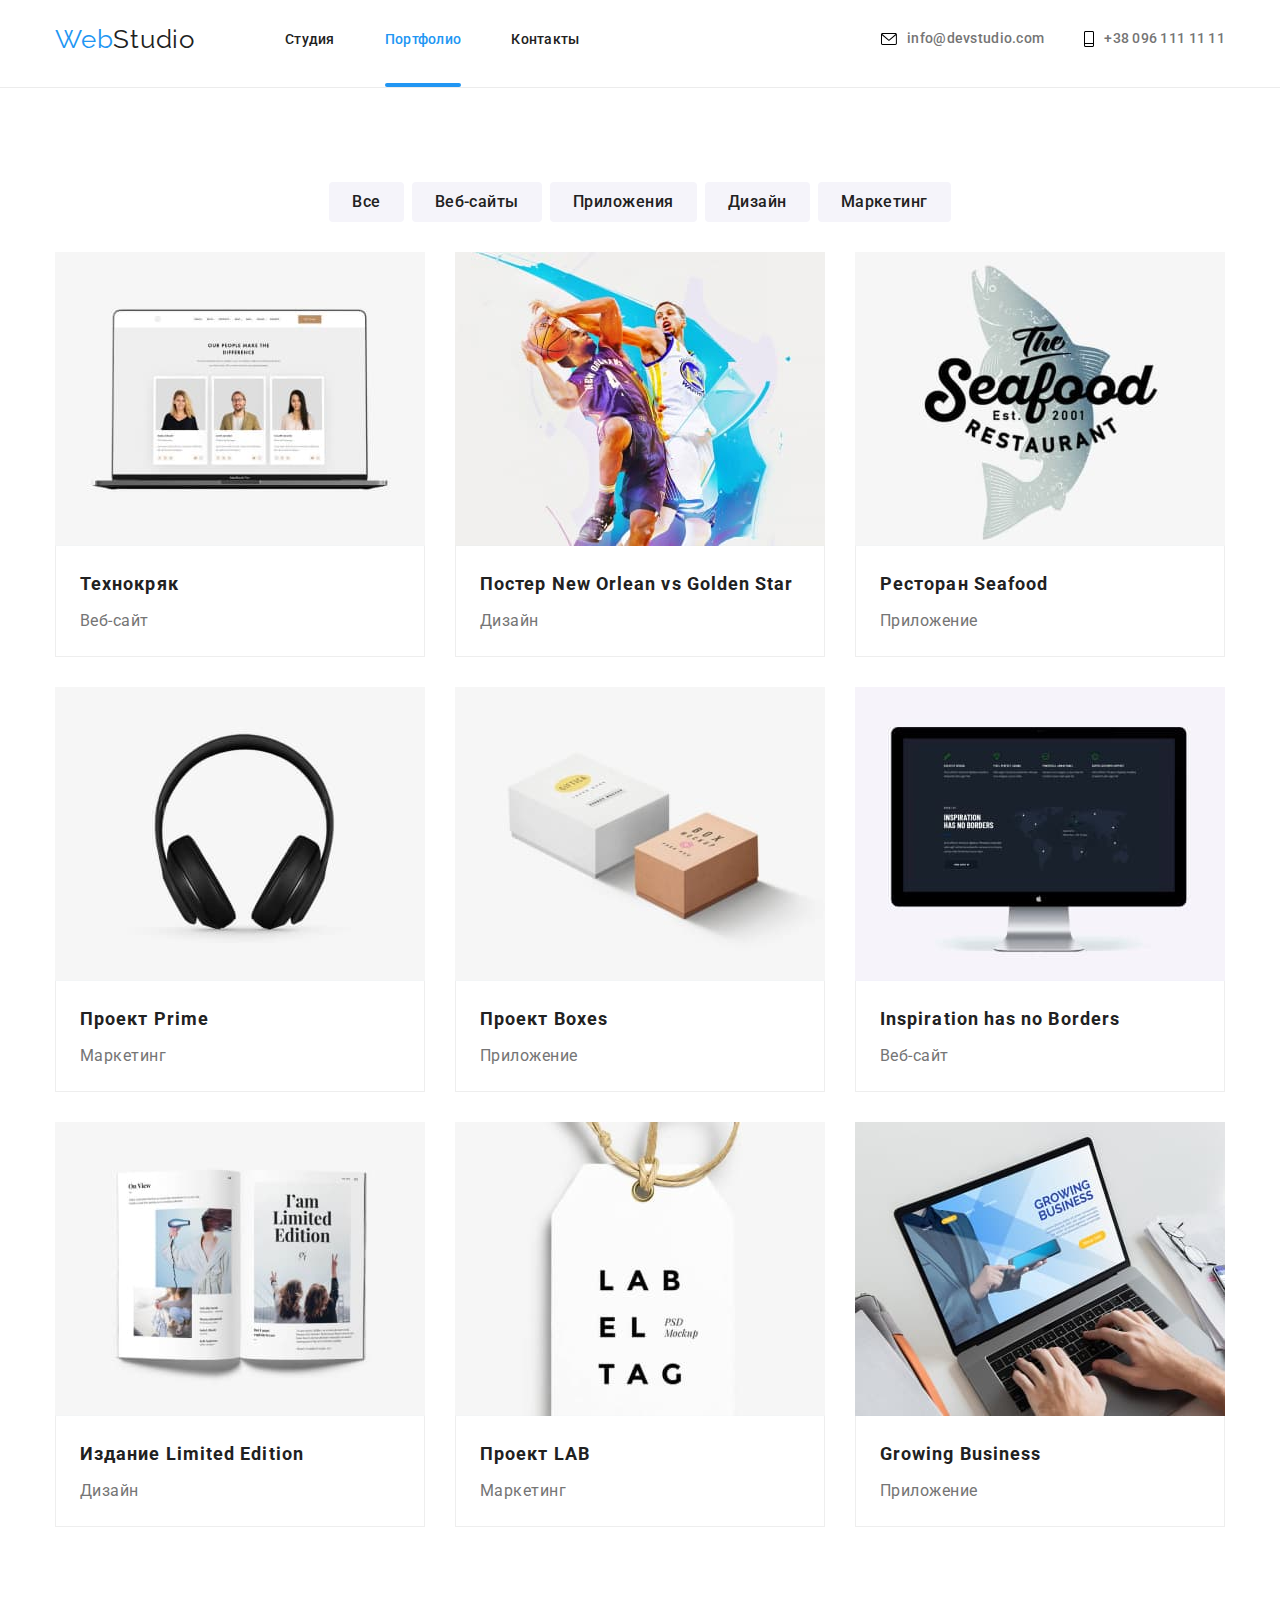
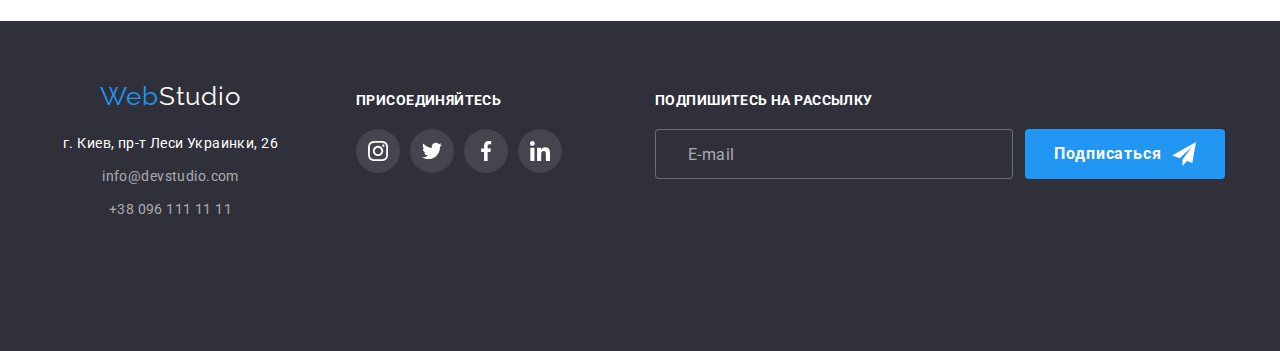
==== commit 85c79550: "Final-4" ====
--- a/portfolio.html
+++ b/portfolio.html
@@ -67,7 +67,7 @@
                 <ul class="mobile-menu__list">
                     <li class="mobile-menu__item"> <a class="mobile-menu__link" href="./index.html">Студия</a>
                     </li>
-                    <li class="mobile-menu__item"> <a class="mobile-menu__link current"
+                    <li class="mobile-menu__item"> <a class="mobile-menu__link current actual"
                             href="./portfolio.html">Портфолио</a>
                     </li>
                     <li class="mobile-menu__item"> <a class="mobile-menu__link" href="">Контакты</a></li>
--- a/CSS/main.min.css
+++ b/CSS/main.min.css
@@ -1 +1 @@
-:root{--header-background-color: #FFFFFF;--basic-color-text: #212121;--secondary-color-text: #757575;--basic-main-background-color: #E5E5E5;--secondary-main-background-color: #F5F4FA;--hero-footer-background-color: #2F303A}p,h1,h2,h3,h4,h5,h6{margin:0}ul,ol{margin:0;padding-left:0}img{display:block;height:auto;max-width:100%;width:100%}body{font-family:Roboto,sans-serif;color:var(--basic-color-text)}.visually-hidden{position:absolute;white-space:nowrap;width:1px;height:1px;overflow:hidden;border:0;padding:0;clip:rect(0 0 0 0);clip-path:inset(50%);margin:-1px}.container{width:100%;margin:0 auto;padding-left:15px;padding-right:15px}@media screen and (min-width: 480px){.container{width:480px}}@media screen and (min-width: 768px){.container{width:768px}}@media screen and (min-width: 1200px){.container{width:1200px}}.btn{font-size:16px;font-weight:700;line-height:1.88;min-width:200px;height:50px;border:1px solid rgba(0,0,0,0);border-radius:4px;text-align:center;cursor:pointer;background:var(--secondary-main-background-color);font-family:"Roboto",sans-serif;letter-spacing:.06em;color:#fff;background-color:#2196f3;box-shadow:0px 4px 4px rgba(0,0,0,.15)}.btn:hover,.btn:focus{background-color:#188ce8}.logo,.logo__web{font-size:26px;line-height:1.19;font-family:"Raleway";letter-spacing:.03em;text-decoration:none}.logo__web{color:#2196f3}.backdrop{position:fixed;top:0;left:0;width:100%;height:100%;background-color:rgba(0,0,0,.2);transition:opacity 250ms,visibility 250ms}.backdrop.is-hidden{opacity:0;pointer-events:none;visibility:hidden}.modal{position:absolute;top:50%;left:50%;transform:translate(-50%, -50%);min-width:auto;min-height:auto;background:#fff;box-shadow:0px 1px 3px rgba(0,0,0,.12),0px 1px 1px rgba(0,0,0,.14),0px 2px 1px rgba(0,0,0,.2);border-radius:4px}.btn-close{position:absolute;top:8px;right:8px;width:30px;height:30px;display:flex;align-items:center;justify-content:center;background:#fff;border:1px solid rgba(0,0,0,.1);border-radius:50%;cursor:pointer}.btn-close__icon{transition-property:fill;transition-duration:250ms;transition-timing-function:cubic-bezier(0.4, 0, 0.2, 1)}.btn-close:hover>.btn-close__icon,.btn-close:focus>.btn-close__icon{fill:#2196f3}.container-formular{padding-top:40px;padding-left:40px;padding-right:40px;padding-bottom:40px}.container-formular__text{font-size:20px;font-weight:700;line-height:1.5;margin-bottom:12px;text-align:center;letter-spacing:.03em;color:var(--basic-color-text)}@media screen and (min-width: 1200px){.container-formular__text{font-size:20px;font-weight:700;line-height:1.15}}.label-buy{font-size:12px;line-height:1.17;letter-spacing:.01em;color:var(--secondary-color-text)}.label-buy__input{position:relative;width:100%;padding-left:42px;height:40px;border:1px solid rgba(33,33,33,.2);border-radius:4px;outline:rgba(0,0,0,0);transition-property:border-color;transition-duration:250ms;transition-timing-function:cubic-bezier(0.4, 0, 0.2, 1)}.label-buy__container{display:flex;position:relative;margin-bottom:10px;margin-top:4px;width:100%}.label-buy__textarea{font-size:12px;line-height:1.17;width:100%;height:120px;padding:12px 16px 12px 16px;margin-top:4px;resize:none;letter-spacing:.01em;color:var(--basic-color-text);border:1px solid rgba(33,33,33,.2);border-radius:4px}.label-buy__textarea::placeholder{font-size:12px;line-height:1.17;letter-spacing:.01em;color:rgba(117,117,117,.5)}.label-buy__icon{display:flex;position:absolute;top:50%;margin-left:20px;transform:translate(-50%, -50%);fill:var(--basic-color-text);transition-property:fill;transition-duration:250ms;transition-timing-function:cubic-bezier(0.4, 0, 0.2, 1)}.label-buy__input:focus{border-color:#2196f3}.label-buy__input:focus+.label-buy__icon{fill:#2196f3}.label-buy__textarea{outline:rgba(0,0,0,0)}.label-buy__textarea:focus{border-color:#2196f3}.container-modal-checkbox{padding-left:14px;margin-top:20px;margin-bottom:30px}.checkbox{display:flex;align-items:center;margin-left:38px;margin-top:20px;margin-bottom:40px;width:100%;letter-spacing:.03em;color:#757575}@media screen and (min-width: 480px){.checkbox{font-size:12px;line-height:1.17}}@media screen and (min-width: 1200px){.checkbox{font-size:14px;line-height:1.71}}.checkbox__link{margin-left:5px;letter-spacing:.03em;color:#2196f3}@media screen and (min-width: 480px){.checkbox__link{font-size:12px;line-height:1.17}}@media screen and (min-width: 1200px){.checkbox__link{font-size:14px;line-height:1.71}}.checkbox__input{position:absolute;white-space:nowrap;width:1px;height:1px;overflow:hidden;border:0;padding:0;clip:rect(0 0 0 0);clip-path:inset(50%);margin:-1px;font-size:14px;line-height:1.71;letter-spacing:.03em;color:#757575}.checkbox__icon{margin-left:-23px;position:absolute;width:16px;height:15px;margin-right:8.4px;border:2px solid var(--basic-color-text);border-radius:2px;transition-property:background-image;transition-duration:250ms;transition-timing-function:cubic-bezier(0.4, 0, 0.2, 1);background-color:var(--header-background-color)}.checkbox__input:checked~.checkbox__icon{border-color:#2196f3;background-color:#2196f3;background-image:url("data:image/svg+xml;charset=utf8,%3Csvg width='13' height='10' viewBox='0 0 13 10' fill='none' xmlns='http://www.w3.org/2000/svg'%3E%3Cpath d='M1.95703 4.75166L1.88825 4.68604L1.81923 4.75141L0.93123 5.59258L0.854858 5.66492L0.930974 5.73753L4.42671 9.07236L4.49574 9.1382L4.56476 9.07236L12.069 1.91352L12.1449 1.84116L12.069 1.76881L11.1873 0.927644L11.1183 0.861826L11.0493 0.927611L4.49577 7.17353L1.95703 4.75166Z' fill='white' stroke='white' stroke-width='0.2'/%3E%3C/svg%3E")}.checkbox__input:focus~.checkbox__icon{border-color:#2196f3}.checkbox__input:checked:focus~.checkbox__icon{background-image:url("data:image/svg+xml;charset=utf8,%3Csvg width='13' height='10' viewBox='0 0 13 10' fill='none' xmlns='http://www.w3.org/2000/svg'%3E%3Cpath d='M1.95703 4.75166L1.88825 4.68604L1.81923 4.75141L0.93123 5.59258L0.854858 5.66492L0.930974 5.73753L4.42671 9.07236L4.49574 9.1382L4.56476 9.07236L12.069 1.91352L12.1449 1.84116L12.069 1.76881L11.1873 0.927644L11.1183 0.861826L11.0493 0.927611L4.49577 7.17353L1.95703 4.75166Z' fill='white' stroke='white' stroke-width='0.2'/%3E%3C/svg%3E")}.is-hidden{visibility:hidden;opacity:0;pointer-events:none}.section-header{padding-top:16px;padding-bottom:16px;border-bottom:1px solid #ececec;background-color:var(--header-background-color)}.section-header__logo{margin-right:90px}@media screen and (min-width: 1200px){.section-header{padding-top:24px;padding-bottom:32px}}.logo--header-color{color:var(--basic-color-text)}.section-header__container{display:flex;align-items:center}.header-list{display:none}@media screen and (min-width: 1200px){.header-list{display:flex;list-style:none;align-items:center}}.header-list__item{position:relative;transition-property:color;transition-duration:250ms}.header-list__link{position:relative;font-family:"Roboto",sans-serif;font-size:14px;font-weight:500;line-height:1.14;letter-spacing:.02em;color:var(--basic-color-text);text-decoration:none;transition-property:color;transition-duration:250ms;transition-timing-function:cubic-bezier(0.4, 0, 0.2, 1)}.header-list__item:hover::after{opacity:1}.header-list__item:not(:last-child){margin-right:50px}.header-list__link:hover,.header-list__link:focus{color:#2196f3;fill:#2196f3;outline:rgba(0,0,0,0)}.header-list__link.current::after{position:absolute;left:0;bottom:-39.5px;content:"";height:4px;width:100%;display:block;border-radius:2px;background:#2196f3}.structure__header-list{margin-left:auto}.contact-list{display:none}@media screen and (min-width: 1200px){.contact-list{display:flex;list-style:none;align-items:cente}}.contact-list__mail,.contact-list__tel{font-family:"Roboto",sans-serif;font-size:14px;font-weight:500;line-height:1.14;letter-spacing:.02em;text-decoration:none;color:var(--secondary-color-text);align-items:center;transition-property:color;transition-duration:250ms;transition-timing-function:cubic-bezier(0.4, 0, 0.2, 1)}.contact-list__mail{display:flex;flex-direction:row-reverse;margin-right:30px}.contact-list__icon{margin-right:10px;transition-property:fill;transition-duration:250ms;transition-timing-function:cubic-bezier(0.4, 0, 0.2, 1)}.contact-list__tel{display:flex;flex-direction:row-reverse}.contact-list__icon:hover,.contact-list__icon:focus{color:#2196f3;fill:#2196f3;outline:rgba(0,0,0,0)}.contact-list__button{display:block;margin-left:auto;border:rgba(0,0,0,0);cursor:pointer;background-color:rgba(0,0,0,0)}@media screen and (min-width: 1200px){.contact-list__button{display:none}}.contact-list__mail:hover,.contact-list__mail:focus,.contact-list__tel:hover,.contact-list__tel:focus,.contact-list__icon:hover,.contact-list__icon:focus,.contact-list__button:hover,.contact-list__button:focus{color:#2196f3;fill:#2196f3;outline:rgba(0,0,0,0)}.structure__contact-list{margin-left:auto}.current{color:#2196f3}.mobile-menu{position:absolute;position:fixed;top:0;left:0;background-color:#fff;width:100vw;height:100vh;padding-top:10;padding-bottom:10px;z-index:1}.mobile-menu .container{display:flex;flex-direction:column;justify-content:space-between;height:100%;overflow-y:auto}.mobile-menu__button{display:block;margin-left:auto;border:rgba(0,0,0,0);cursor:pointer;background-color:rgba(0,0,0,0)}.mobile-menu__button:hover,.mobile-menu__button:focus{fill:#2196f3;outline:rgba(0,0,0,0)}.mobile-menu__list{list-style:none}.mobile-menu__item:not(:last-child){margin-bottom:32px}.mobile-menu__link{font-size:40px;font-weight:500;line-height:1.18;letter-spacing:.02em;color:#212121;text-decoration:none}.mobile-contact-list{list-style:none}.mobile-contact-list__item:first-child{margin-bottom:32px}.mobile-contact-list__tel{font-size:34px;font-weight:500;line-height:1.18;letter-spacing:.02em;color:#2196f3;text-decoration:none}.mobile-contact-list__mail{font-size:24px;font-weight:500;line-height:1.17;font-weight:500;font-size:24px;line-height:28px;letter-spacing:.02em;color:#757575;text-decoration:none}.mobile-soc-list{display:flex;margin-top:64px;list-style:none}.mobile-soc-list__link{font-size:18px;font-weight:500;line-height:1.22;letter-spacing:.02em;color:#2196f3;text-decoration:none}.mobile-soc-list__item:not(:last-child){border-right:1px solid rgba(33,33,33,.2)}.mobile-soc-list__text{margin-right:10px;margin-left:10px}.mobile-soc-list__text-first{margin-right:10px;margin-left:0px}.mobile-soc-list__text-second{margin-right:0px;margin-left:10px}.section-hero{background-size:cover;background-image:linear-gradient(rgba(47, 48, 58, 0.4), rgba(47, 48, 58, 0.4)),url(../../images/hero/hero-mobile1x.jpg);background-position:center;background-repeat:no-repeat}@media(min-device-pixel-ratio: 2),(min-resolution: 192dpi),(min-resolution: 2dppx){.section-hero{background-image:linear-gradient(rgba(47, 48, 58, 0.4), rgba(47, 48, 58, 0.4)),url(../../images/hero/hero-mobile2x.jpg)}}@media screen and (min-width: 768px){.section-hero{background-image:linear-gradient(rgba(47, 48, 58, 0.4), rgba(47, 48, 58, 0.4)),url(../../images/hero/hero-tablet.jpg);max-width:1199px}}@media screen and (min-width: 768px)and (min-device-pixel-ratio: 2),screen and (min-width: 768px)and (min-resolution: 192dpi),screen and (min-width: 768px)and (min-resolution: 2dppx){.section-hero{background-image:linear-gradient(rgba(47, 48, 58, 0.4), rgba(47, 48, 58, 0.4)),url(../../images/hero/hero-tablet2x.jpg)}}@media screen and (min-width: 1200px){.section-hero{background-image:linear-gradient(rgba(47, 48, 58, 0.4), rgba(47, 48, 58, 0.4)),url(../../images/hero/hero-desktop.jpg)}}@media screen and (min-width: 1200px)and (min-device-pixel-ratio: 2),screen and (min-width: 1200px)and (min-resolution: 192dpi),screen and (min-width: 1200px)and (min-resolution: 2dppx){.section-hero{background-image:linear-gradient(rgba(47, 48, 58, 0.4), rgba(47, 48, 58, 0.4)),url(../../images/hero/hero-desktop2x.jpg)}}@media screen and (min-width: 1200px){.section-hero{max-width:1600px}}.section-hero__container{padding-top:118px;padding-bottom:118px;display:flex;flex-direction:column;align-items:center;text-align:center}@media screen and (min-width: 1200px){.section-hero__container{padding-top:200px;padding-bottom:200px;display:flex;flex-direction:column;align-items:center;text-align:center}}.section-hero__title{margin-bottom:30px;font-size:26px;font-weight:900;line-height:1.62;letter-spacing:.06em;text-transform:uppercase;color:#fff}@media screen and (min-width: 768px){.section-hero__title{font-size:26px;font-weight:900;line-height:1.62;width:360px}}@media screen and (min-width: 1200px){.section-hero__title{font-size:44px;font-weight:900;line-height:1.36;width:696px}}.structure-btn{display:flex;justify-content:center;align-items:center;margin:0 auto}.section-features{padding-top:60px;padding-bottom:60px;background-color:var(--header-background-color)}@media screen and (min-width: 1200px){.section-features{padding-top:94px;padding-bottom:94px}}.features-list{list-style:none;display:flex;flex-wrap:wrap;gap:30px}@media screen and (min-width: 768px){.features-list__item{width:calc((100% - 30px)/2)}}@media screen and (min-width: 1200px){.features-list__item{width:calc((100% - 90px)/4)}}.features-list .features-list__container{height:120px;margin-bottom:30px;margin-top:30px;display:flex;justify-content:center;background-color:var(--secondary-main-background-color);align-items:center}.features-list__title{margin-bottom:10px;text-align:center;font-size:14px;line-height:1.14;letter-spacing:.03em;text-transform:uppercase;color:var(--basic-color-text)}@media screen and (min-width: 768px){.features-list__title{text-align:left}}.features-list__text{font-size:14px;line-height:1.71;letter-spacing:.03em;color:var(--secondary-color-text)}.section-work{padding-top:94px;padding-bottom:94px;background-color:var(--header-background-color)}@media screen and (max-width: 1199px){.section-work{display:none}}.section-work__title{margin-bottom:50px;text-align:center;font-size:36px;line-height:1.17;letter-spacing:.03em;color:var(--basic-color-text)}.work-list{list-style:none;display:flex}.work-list__item:nth-child(n+2){margin-left:30px}.work-list__item{position:relative}.work-list__text{position:absolute;bottom:0px;width:370px;height:70px;padding-bottom:27px;padding-top:27px;font-size:14px;font-weight:700;line-height:1.14;text-align:center;letter-spacing:.03em;text-transform:uppercase;background-color:rgba(47,48,58,.8);color:var(--header-background-color)}.section-team{padding-top:60px;padding-bottom:60px;background-color:var(--secondary-main-background-color)}@media screen and (min-width: 1200px){.section-team{padding-top:94px;padding-bottom:94px}}.section-team__title{margin-bottom:30px;text-align:center;font-size:28px;line-height:1.18;letter-spacing:.03em;color:var(--basic-color-text)}@media screen and (min-width: 1200px){.section-team__title{font-size:36px;line-height:1.17;margin-bottom:50px}}.section-team__list{list-style:none;display:flex;flex-wrap:wrap;justify-content:center;gap:30px}.section-team__item{margin-bottom:30px;background-color:var(--header-background-color);box-shadow:0px 1px 3px rgba(0,0,0,.12),0px 1px 1px rgba(0,0,0,.14),0px 2px 1px rgba(0,0,0,.2);border-radius:0px 0px 4px 4px}@media screen and (min-width: 768px){.section-team__item{width:calc((100% - 30px)/2)}}@media screen and (min-width: 1200px){.section-team__item{width:calc((100% - 90px)/4)}}.card{text-align:center}.card__title{margin-bottom:10px;font-size:16px;font-weight:500;line-height:1.19;letter-spacing:.03em;color:var(--basic-color-text)}.card__list{list-style:none;display:flex;justify-content:center}.card__text{font-size:16px;font-weight:400;line-height:1.19;letter-spacing:.03em;color:var(--secondary-color-text)}.card__link{margin-top:16px;display:flex;width:44px;height:44px;border-radius:50%;align-items:center;justify-content:center;transition-property:background-color;transition-duration:250ms;transition-timing-function:cubic-bezier(0.4, 0, 0.2, 1)}.card__icon{fill:#afb1b8;transition-property:fill;transition-duration:250ms;transition-timing-function:cubic-bezier(0.4, 0, 0.2, 1)}.card__link:hover{background-color:#2196f3}.card__link:focus{background-color:#2196f3;outline:rgba(0,0,0,0)}.card__link:hover .card__icon,.card__link:focus .card__icon{fill:var(--header-background-color)}.structure-card{padding-top:30px;padding-bottom:30px}.section-clients{padding-top:60px;padding-bottom:60px}@media screen and (min-width: 1200px){.section-clients{padding-top:94px;padding-bottom:94px}}.section-clients__title{margin-bottom:30px;text-align:center;letter-spacing:.03em;color:var(--basic-color-text);font-size:28px;line-height:1.18}@media screen and (min-width: 1200px){.section-clients__title{margin-bottom:50px;font-size:36px;line-height:1.17}}.clients-list{list-style:none;display:flex;flex-wrap:wrap;gap:30px}.clients-list__item{width:calc((100% - 30px)/2);height:92px;border:1px solid #afb1b8;border-radius:4px;transition-property:border;transition-duration:250ms;transition-timing-function:cubic-bezier(0.4, 0, 0.2, 1)}@media screen and (min-width: 768px){.clients-list__item{width:calc((100% - 60px)/3)}}@media screen and (min-width: 1200px){.clients-list__item{width:calc((100% - 150px)/6)}}.clients-list__link{display:flex;justify-content:center;align-items:center;width:100%;height:100%;fill:#afb1b8;transition-property:fill;transition-duration:250ms;transition-timing-function:cubic-bezier(0.4, 0, 0.2, 1)}.clients-list__item:hover,.clients-list__item:focus{border:1px solid #2196f3}.clients-list__link:hover{fill:#2196f3}.clients-list__link:focus{fill:#2196f3;outline:1px solid #2196f3}.clients-list__item:hover .clients-list__link{fill:#2196f3}.clients-list__item:focus .clients-list__link{fill:#2196f3;outline:rgba(0,0,0,0)}.footer{background-color:var(--hero-footer-background-color);padding-top:60px;padding-bottom:60px}.footer__container{text-align:center}@media screen and (min-width: 768px){.footer__container{display:flex;text-align:center;justify-content:center}}@media screen and (min-width: 768px){.footer__container{flex-wrap:wrap}}@media screen and (min-width: 1200px){.footer__container{display:flex;align-items:baseline}}.footer-adress{margin-bottom:60px}@media screen and (min-width: 768px){.footer-adress{min-width:232px}}@media screen and (min-width: 1200px){.footer-adress{min-width:231px}}.footer-adress__location{margin-top:20px;margin-bottom:8px;font-size:14px;line-height:1.71;letter-spacing:.03em;color:var(--header-background-color);font-style:normal}@media screen and (min-width: 1200px){.footer-adress__location{margin-bottom:9px}}.logo--footer-color{color:var(--header-background-color)}.footer-list{list-style:none}.footer-list__mail{font-size:14px;line-height:1.71;letter-spacing:.03em;text-decoration:none;color:rgba(255,255,255,.6)}.footer-list__tel{font-size:14px;line-height:1.71;letter-spacing:.03em;text-decoration:none;color:rgba(255,255,255,.6)}.footer-list__item{margin-bottom:8px}@media screen and (min-width: 1200px){.footer-list__item{margin-bottom:9px}}.join-list__item:not(:last-child){margin-right:10px}@media screen and (min-width: 768px){.container-join{min-width:206px;margin-left:165px}}@media screen and (min-width: 1200px){.container-join{min-width:206px;margin-left:70px}}.container-join__text{font-size:14px;font-weight:700;line-height:1.14;letter-spacing:.03em;text-transform:uppercase;color:var(--header-background-color)}@media screen and (min-width: 1200px){.container-join__text{text-align:left}}.join-list__link{display:flex;align-items:center;justify-content:center;width:44px;height:44px;background-color:rgba(255,255,255,.1);border-radius:50%;transition-property:background-color;transition-duration:250ms;transition-timing-function:cubic-bezier(0.4, 0, 0.2, 1)}.join-list__link:hover{background-color:#2196f3}.join-list__link:focus{background-color:#2196f3;outline:rgba(0,0,0,0)}.join-list{list-style:none;display:flex;justify-content:center}.join-list__item{margin-top:20px;margin-bottom:60px}@media screen and (min-width: 1200px){.join-list__item{margin-bottom:30px}}.join-list__icon{fill:var(--header-background-color)}@media screen and (min-width: 1200px){.form-subscribe__container{display:flex;margin-top:20px;height:50px;margin-left:93px}}.form-subscribe{text-align:center}@media screen and (min-width: 768px){.form-subscribe{min-width:450px}}@media screen and (min-width: 1200px){.form-subscribe{min-width:570px}}.form-subscribe__label{display:flex;font-size:14px;font-weight:700;line-height:1.14;letter-spacing:.03em;text-transform:uppercase;color:var(--header-background-color)}.form-subscribe__input{width:100%;height:50px;margin-bottom:20px;font-size:16px;line-height:1.25;letter-spacing:.03em;color:var(--header-background-color);border:1px solid rgba(255,255,255,.3);border-radius:4px;background-color:var(--hero-footer-background-color)}@media screen and (min-width: 768px){.form-subscribe__input{width:450px}}@media screen and (min-width: 1200px){.form-subscribe__input{padding-left:16px;width:358px}}.form-subscribe__input::placeholder{padding-left:16px;font-size:16px;line-height:1.25;letter-spacing:.03em;color:rgba(255,255,255,.6)}.form-subcribe_container-button{display:flex;text-align:center;justify-content:center}.form-subscribe__button{display:flex;align-items:center;justify-content:center;padding:0;margin-left:12px;width:200px;height:50px;background:#2196f3;border-radius:4px;border:none;font-size:16px;font-weight:700;line-height:1.88;letter-spacing:.06em;color:var(--header-background-color);cursor:pointer}.form-subscribe__button:hover,.form-subscribe__button:focus{background-color:#188ce8}.form-subscribe__text{margin-bottom:20px;font-size:14px;font-weight:700;line-height:1.14;letter-spacing:.03em;text-transform:uppercase;color:var(--header-background-color)}@media screen and (min-width: 1200px){.form-subscribe__text{margin-left:93px;text-align:left}}.form-subscribe__icon{margin-left:10px}.btn-list{background-color:var(--header-background-color);list-style:none;display:flex;flex-wrap:wrap;margin-bottom:40px;column-gap:8px;row-gap:15px}@media screen and (min-width: 768px){.btn-list{justify-content:center;margin-bottom:30px}}.btn-list__button{padding:6px 22px 6px 22px;max-width:200px;border:1px solid rgba(0,0,0,0);border-radius:4px;justify-content:center;cursor:pointer;background:var(--secondary-main-background-color);font-family:"Roboto",sans-serif;font-size:16px;font-weight:500;line-height:1.63;display:flex;letter-spacing:.03em;color:var(--basic-color-text);transition-property:background-color;transition-property:color;transition-duration:250ms;transition-timing-function:cubic-bezier(0.4, 0, 0.2, 1);transition-property:background-color;transition-duration:250ms;transition-timing-function:cubic-bezier(0.4, 0, 0.2, 1)}.btn-list__button:hover{background-color:#2196f3;color:var(--header-background-color);box-shadow:0px 3px 1px rgba(0,0,0,.1),0px 1px 2px rgba(0,0,0,.08),0px 2px 2px rgba(0,0,0,.12)}.btn-list__button:focus{background-color:#2196f3;color:var(--header-background-color);outline:rgba(0,0,0,0)}.section-projects{padding-top:60px;padding-bottom:60px;background-color:var(--header-background-color)}@media screen and (min-width: 1200px){.section-projects{padding-top:94px;padding-bottom:94px}}.project-list{list-style:none;column-gap:30px}@media screen and (min-width: 768px){.project-list{display:flex;flex-wrap:wrap;gap:30px}}.project-list__item{position:relative;transition-property:box-shadow;transition-duration:250ms;transition-timing-function:cubic-bezier(0.4, 0, 0.2, 1)}@media screen and (min-width: 768px){.project-list__item{width:calc((100% - 30px)/2)}}@media screen and (min-width: 1200px){.project-list__item{width:calc((100% - 60px)/3)}}.project-list__item:hover .project-wrap__text{transform:translateY(0%)}.project-list__item:hover,.project-list__item:focus{box-shadow:0px 1px 1px rgba(0,0,0,.12),0px 4px 4px rgba(0,0,0,.06),1px 4px 6px rgba(0,0,0,.16)}.project-wrap{position:relative;overflow:hidden;text-align:center;justify-content:center}.project-wrap__text{position:absolute;top:0;align-items:center;justify-content:center;text-align:center;height:100%;padding-right:24px;padding-left:24px;display:flex;font-size:18px;font-weight:400;line-height:1.56;letter-spacing:.03em;color:#fff;background:rgba(33,150,243,.9);transform:translateY(100%);transition:transform 250ms;transition-timing-function:cubic-bezier(0.4, 0, 0.2, 1)}.section-text-card{border-right:1px solid #eee;border-bottom:1px solid #eee;border-left:1px solid #eee;padding:20px 24px}.section-text-card__title{margin-bottom:4px;font-size:18px;line-height:2;letter-spacing:.06em;color:var(--basic-color-text)}.section-text-card__work{font-size:16px;font-weight:400;line-height:1.88;letter-spacing:.03em;color:var(--secondary-color-text)}/*# sourceMappingURL=main.min.css.map */+:root{--header-background-color: #FFFFFF;--basic-color-text: #212121;--secondary-color-text: #757575;--basic-main-background-color: #E5E5E5;--secondary-main-background-color: #F5F4FA;--hero-footer-background-color: #2F303A}p,h1,h2,h3,h4,h5,h6{margin:0}ul,ol{margin:0;padding-left:0}img{display:block;height:auto;max-width:100%;width:100%}body{font-family:Roboto,sans-serif;color:var(--basic-color-text)}.visually-hidden{position:absolute;white-space:nowrap;width:1px;height:1px;overflow:hidden;border:0;padding:0;clip:rect(0 0 0 0);clip-path:inset(50%);margin:-1px}.container{width:100%;margin:0 auto;padding-left:15px;padding-right:15px}@media screen and (min-width: 480px){.container{width:480px}}@media screen and (min-width: 768px){.container{width:768px}}@media screen and (min-width: 1200px){.container{width:1200px}}.btn{font-size:16px;font-weight:700;line-height:1.88;min-width:200px;height:50px;border:1px solid rgba(0,0,0,0);border-radius:4px;text-align:center;cursor:pointer;background:var(--secondary-main-background-color);font-family:"Roboto",sans-serif;letter-spacing:.06em;color:#fff;background-color:#2196f3;box-shadow:0px 4px 4px rgba(0,0,0,.15)}.btn:hover,.btn:focus{background-color:#188ce8}.logo,.logo__web{font-size:26px;line-height:1.19;font-family:"Raleway";letter-spacing:.03em;text-decoration:none}.logo__web{color:#2196f3}.backdrop{position:fixed;top:0;left:0;width:100%;height:100%;background-color:rgba(0,0,0,.2);transition:opacity 250ms,visibility 250ms}.backdrop.is-hidden{opacity:0;pointer-events:none;visibility:hidden}.modal{position:absolute;top:50%;left:50%;transform:translate(-50%, -50%);min-width:auto;min-height:auto;background:#fff;box-shadow:0px 1px 3px rgba(0,0,0,.12),0px 1px 1px rgba(0,0,0,.14),0px 2px 1px rgba(0,0,0,.2);border-radius:4px}.btn-close{position:absolute;top:8px;right:8px;width:30px;height:30px;display:flex;align-items:center;justify-content:center;background:#fff;border:1px solid rgba(0,0,0,.1);border-radius:50%;cursor:pointer}.btn-close__icon{transition-property:fill;transition-duration:250ms;transition-timing-function:cubic-bezier(0.4, 0, 0.2, 1)}.btn-close:hover>.btn-close__icon,.btn-close:focus>.btn-close__icon{fill:#2196f3}.container-formular{padding-top:40px;padding-left:40px;padding-right:40px;padding-bottom:40px}.container-formular__text{font-size:20px;font-weight:700;line-height:1.5;margin-bottom:12px;text-align:center;letter-spacing:.03em;color:var(--basic-color-text)}@media screen and (min-width: 1200px){.container-formular__text{font-size:20px;font-weight:700;line-height:1.15}}.label-buy{font-size:12px;line-height:1.17;letter-spacing:.01em;color:var(--secondary-color-text)}.label-buy__input{position:relative;width:100%;padding-left:42px;height:40px;border:1px solid rgba(33,33,33,.2);border-radius:4px;outline:rgba(0,0,0,0);transition-property:border-color;transition-duration:250ms;transition-timing-function:cubic-bezier(0.4, 0, 0.2, 1)}.label-buy__container{display:flex;position:relative;margin-bottom:10px;margin-top:4px;width:100%}.label-buy__textarea{font-size:12px;line-height:1.17;width:100%;height:120px;padding:12px 16px 12px 16px;margin-top:4px;resize:none;letter-spacing:.01em;color:var(--basic-color-text);border:1px solid rgba(33,33,33,.2);border-radius:4px}.label-buy__textarea::placeholder{font-size:12px;line-height:1.17;letter-spacing:.01em;color:rgba(117,117,117,.5)}.label-buy__icon{display:flex;position:absolute;top:50%;margin-left:20px;transform:translate(-50%, -50%);fill:var(--basic-color-text);transition-property:fill;transition-duration:250ms;transition-timing-function:cubic-bezier(0.4, 0, 0.2, 1)}.label-buy__input:focus{border-color:#2196f3}.label-buy__input:focus+.label-buy__icon{fill:#2196f3}.label-buy__textarea{outline:rgba(0,0,0,0)}.label-buy__textarea:focus{border-color:#2196f3}.container-modal-checkbox{padding-left:14px;margin-top:20px;margin-bottom:30px}.checkbox{display:flex;align-items:center;margin-left:38px;margin-top:20px;margin-bottom:40px;width:100%;letter-spacing:.03em;color:#757575}@media screen and (min-width: 480px){.checkbox{font-size:12px;line-height:1.17}}@media screen and (min-width: 1200px){.checkbox{font-size:14px;line-height:1.71}}.checkbox__link{margin-left:5px;letter-spacing:.03em;color:#2196f3}@media screen and (min-width: 480px){.checkbox__link{font-size:12px;line-height:1.17}}@media screen and (min-width: 1200px){.checkbox__link{font-size:14px;line-height:1.71}}.checkbox__input{position:absolute;white-space:nowrap;width:1px;height:1px;overflow:hidden;border:0;padding:0;clip:rect(0 0 0 0);clip-path:inset(50%);margin:-1px;font-size:14px;line-height:1.71;letter-spacing:.03em;color:#757575}.checkbox__icon{margin-left:-23px;position:absolute;width:16px;height:15px;margin-right:8.4px;border:2px solid var(--basic-color-text);border-radius:2px;transition-property:background-image;transition-duration:250ms;transition-timing-function:cubic-bezier(0.4, 0, 0.2, 1);background-color:var(--header-background-color)}.checkbox__input:checked~.checkbox__icon{border-color:#2196f3;background-color:#2196f3;background-image:url("data:image/svg+xml;charset=utf8,%3Csvg width='13' height='10' viewBox='0 0 13 10' fill='none' xmlns='http://www.w3.org/2000/svg'%3E%3Cpath d='M1.95703 4.75166L1.88825 4.68604L1.81923 4.75141L0.93123 5.59258L0.854858 5.66492L0.930974 5.73753L4.42671 9.07236L4.49574 9.1382L4.56476 9.07236L12.069 1.91352L12.1449 1.84116L12.069 1.76881L11.1873 0.927644L11.1183 0.861826L11.0493 0.927611L4.49577 7.17353L1.95703 4.75166Z' fill='white' stroke='white' stroke-width='0.2'/%3E%3C/svg%3E")}.checkbox__input:focus~.checkbox__icon{border-color:#2196f3}.checkbox__input:checked:focus~.checkbox__icon{background-image:url("data:image/svg+xml;charset=utf8,%3Csvg width='13' height='10' viewBox='0 0 13 10' fill='none' xmlns='http://www.w3.org/2000/svg'%3E%3Cpath d='M1.95703 4.75166L1.88825 4.68604L1.81923 4.75141L0.93123 5.59258L0.854858 5.66492L0.930974 5.73753L4.42671 9.07236L4.49574 9.1382L4.56476 9.07236L12.069 1.91352L12.1449 1.84116L12.069 1.76881L11.1873 0.927644L11.1183 0.861826L11.0493 0.927611L4.49577 7.17353L1.95703 4.75166Z' fill='white' stroke='white' stroke-width='0.2'/%3E%3C/svg%3E")}.is-hidden{visibility:hidden;opacity:0;pointer-events:none}.section-header{padding-top:16px;padding-bottom:16px;border-bottom:1px solid #ececec;background-color:var(--header-background-color)}.section-header__logo{margin-right:90px}@media screen and (min-width: 1200px){.section-header{padding-top:24px;padding-bottom:32px}}.logo--header-color{color:var(--basic-color-text)}.section-header__container{display:flex;align-items:center}.header-list{display:none}@media screen and (min-width: 768px){.header-list{display:flex;list-style:none;align-items:center}}.header-list__item{position:relative;transition-property:color;transition-duration:250ms}.header-list__link{position:relative;font-family:"Roboto",sans-serif;font-size:14px;font-weight:500;line-height:1.14;letter-spacing:.02em;color:var(--basic-color-text);text-decoration:none;transition-property:color;transition-duration:250ms;transition-timing-function:cubic-bezier(0.4, 0, 0.2, 1)}.header-list__item:hover::after{opacity:1}.header-list__item:not(:last-child){margin-right:50px}.header-list__link:hover,.header-list__link:focus{color:#2196f3;fill:#2196f3;outline:rgba(0,0,0,0)}.header-list__link.current::after{position:absolute;left:0;content:"";height:4px;width:100%;display:block;border-radius:2px;background:#2196f3}@media screen and (min-width: 768px){.header-list__link.current::after{bottom:-28px}}@media screen and (min-width: 1200px){.header-list__link.current::after{bottom:-39.5px}}.structure__header-list{margin-left:auto}.contact-list{display:none}@media screen and (min-width: 768px){.contact-list{margin-left:58px;flex-wrap:wrap;display:flex;list-style:none;align-items:center;gap:10px}}@media screen and (min-width: 1200px){.contact-list{margin-left:auto;display:flex;list-style:none;align-items:center}}.contact-list__mail,.contact-list__tel{font-family:"Roboto",sans-serif;letter-spacing:.02em;text-decoration:none;color:var(--secondary-color-text);align-items:center;transition-property:color;transition-duration:250ms;transition-timing-function:cubic-bezier(0.4, 0, 0.2, 1)}@media screen and (min-width: 768px){.contact-list__mail,.contact-list__tel{font-size:12px;font-weight:500;line-height:1.17}}@media screen and (min-width: 1200px){.contact-list__mail,.contact-list__tel{font-size:14px;font-weight:500;line-height:1.14}}.contact-list__mail{display:flex;flex-direction:row-reverse;margin-right:30px}.contact-list__icon{margin-right:10px;transition-property:fill;transition-duration:250ms;transition-timing-function:cubic-bezier(0.4, 0, 0.2, 1)}.contact-list__tel{display:flex;flex-direction:row-reverse}.contact-list__icon:hover,.contact-list__icon:focus{color:#2196f3;fill:#2196f3;outline:rgba(0,0,0,0)}.contact-list__button{display:block;margin-left:auto;border:rgba(0,0,0,0);cursor:pointer;background-color:rgba(0,0,0,0)}@media screen and (min-width: 768px){.contact-list__button{display:none}}.contact-list__mail:hover,.contact-list__mail:focus,.contact-list__tel:hover,.contact-list__tel:focus,.contact-list__icon:hover,.contact-list__icon:focus,.contact-list__button:hover,.contact-list__button:focus{color:#2196f3;fill:#2196f3;outline:rgba(0,0,0,0)}.current{color:#2196f3}.mobile-menu{position:absolute;position:fixed;top:0;left:0;background-color:#fff;width:100vw;height:100vh;padding-top:10;padding-bottom:10px;z-index:1}.mobile-menu .container{display:flex;flex-direction:column;justify-content:space-between;height:100%;overflow-y:auto}.mobile-menu__button{display:block;margin-left:auto;border:rgba(0,0,0,0);cursor:pointer;background-color:rgba(0,0,0,0)}.mobile-menu__button:hover,.mobile-menu__button:focus{fill:#2196f3;outline:rgba(0,0,0,0)}.mobile-menu__list{list-style:none}.mobile-menu__item:not(:last-child){margin-bottom:32px}.mobile-menu__link{font-size:40px;font-weight:500;line-height:1.18;letter-spacing:.02em;color:#212121;text-decoration:none}.mobile-contact-list{list-style:none}.mobile-contact-list__item:first-child{margin-bottom:32px}.mobile-contact-list__tel{font-size:34px;font-weight:500;line-height:1.18;letter-spacing:.02em;color:#2196f3;text-decoration:none}.mobile-contact-list__mail{font-size:24px;font-weight:500;line-height:1.17;font-weight:500;font-size:24px;line-height:28px;letter-spacing:.02em;color:#757575;text-decoration:none}.actual{color:#2196f3}.mobile-soc-list{display:flex;margin-top:64px;list-style:none}.mobile-soc-list__link{font-size:18px;font-weight:500;line-height:1.22;letter-spacing:.02em;color:#2196f3;text-decoration:none}.mobile-soc-list__item:not(:last-child){border-right:1px solid rgba(33,33,33,.2)}.mobile-soc-list__text{margin-right:10px;margin-left:10px}.mobile-soc-list__text-first{margin-right:10px;margin-left:0px}.mobile-soc-list__text-second{margin-right:0px;margin-left:10px}.section-hero{background-size:cover;background-image:linear-gradient(rgba(47, 48, 58, 0.4), rgba(47, 48, 58, 0.4)),url(../images/hero/hero-mobile1x.jpg);background-position:center;background-repeat:no-repeat}@media(min-device-pixel-ratio: 2),(min-resolution: 192dpi),(min-resolution: 2dppx){.section-hero{background-image:linear-gradient(rgba(47, 48, 58, 0.4), rgba(47, 48, 58, 0.4)),url(../images/hero/hero-mobile2x.jpg)}}@media screen and (min-width: 768px){.section-hero{background-image:linear-gradient(rgba(47, 48, 58, 0.4), rgba(47, 48, 58, 0.4)),url(../images/hero/hero-tablet.jpg);max-width:1199px}}@media screen and (min-width: 768px)and (min-device-pixel-ratio: 2),screen and (min-width: 768px)and (min-resolution: 192dpi),screen and (min-width: 768px)and (min-resolution: 2dppx){.section-hero{background-image:linear-gradient(rgba(47, 48, 58, 0.4), rgba(47, 48, 58, 0.4)),url(../images/hero/hero-tablet2x.jpg)}}@media screen and (min-width: 1200px){.section-hero{background-image:linear-gradient(rgba(47, 48, 58, 0.4), rgba(47, 48, 58, 0.4)),url(../images/hero/hero-desktop.jpg)}}@media screen and (min-width: 1200px)and (min-device-pixel-ratio: 2),screen and (min-width: 1200px)and (min-resolution: 192dpi),screen and (min-width: 1200px)and (min-resolution: 2dppx){.section-hero{background-image:linear-gradient(rgba(47, 48, 58, 0.4), rgba(47, 48, 58, 0.4)),url(../images/hero/hero-desktop2x.jpg)}}@media screen and (min-width: 1200px){.section-hero{max-width:1600px}}.section-hero__container{padding-top:118px;padding-bottom:118px;display:flex;flex-direction:column;align-items:center;text-align:center}@media screen and (min-width: 1200px){.section-hero__container{padding-top:200px;padding-bottom:200px;display:flex;flex-direction:column;align-items:center;text-align:center}}.section-hero__title{margin-bottom:30px;font-size:26px;font-weight:900;line-height:1.62;letter-spacing:.06em;text-transform:uppercase;color:#fff}@media screen and (min-width: 768px){.section-hero__title{font-size:26px;font-weight:900;line-height:1.62;width:360px}}@media screen and (min-width: 1200px){.section-hero__title{font-size:44px;font-weight:900;line-height:1.36;width:696px}}.structure-btn{display:flex;justify-content:center;align-items:center;margin:0 auto}.section-features{padding-top:60px;padding-bottom:60px;background-color:var(--header-background-color)}@media screen and (min-width: 1200px){.section-features{padding-top:94px;padding-bottom:94px}}.features-list{list-style:none;display:flex;flex-wrap:wrap;gap:30px}@media screen and (min-width: 768px){.features-list__item{width:calc((100% - 30px)/2)}}@media screen and (min-width: 1200px){.features-list__item{width:calc((100% - 90px)/4)}}.features-list .features-list__container{height:120px;margin-bottom:30px;margin-top:30px;display:flex;justify-content:center;background-color:var(--secondary-main-background-color);align-items:center}.features-list__title{margin-bottom:10px;text-align:center;font-size:14px;line-height:1.14;letter-spacing:.03em;text-transform:uppercase;color:var(--basic-color-text)}@media screen and (min-width: 768px){.features-list__title{text-align:left}}.features-list__text{font-size:14px;line-height:1.71;letter-spacing:.03em;color:var(--secondary-color-text)}.section-work{padding-top:94px;padding-bottom:94px;background-color:var(--header-background-color)}@media screen and (max-width: 1199px){.section-work{display:none}}.section-work__title{margin-bottom:50px;text-align:center;font-size:36px;line-height:1.17;letter-spacing:.03em;color:var(--basic-color-text)}.work-list{list-style:none;display:flex}.work-list__item:nth-child(n+2){margin-left:30px}.work-list__item{position:relative}.work-list__text{position:absolute;bottom:0px;width:370px;height:70px;padding-bottom:27px;padding-top:27px;font-size:14px;font-weight:700;line-height:1.14;text-align:center;letter-spacing:.03em;text-transform:uppercase;background-color:rgba(47,48,58,.8);color:var(--header-background-color)}.section-team{padding-top:60px;padding-bottom:60px;background-color:var(--secondary-main-background-color)}@media screen and (min-width: 1200px){.section-team{padding-top:94px;padding-bottom:94px}}.section-team__title{margin-bottom:30px;text-align:center;font-size:28px;line-height:1.18;letter-spacing:.03em;color:var(--basic-color-text)}@media screen and (min-width: 1200px){.section-team__title{font-size:36px;line-height:1.17;margin-bottom:50px}}.section-team__list{list-style:none;display:flex;flex-wrap:wrap;justify-content:center;gap:30px}.section-team__item{margin-bottom:30px;background-color:var(--header-background-color);box-shadow:0px 1px 3px rgba(0,0,0,.12),0px 1px 1px rgba(0,0,0,.14),0px 2px 1px rgba(0,0,0,.2);border-radius:0px 0px 4px 4px}@media screen and (min-width: 768px){.section-team__item{width:calc((100% - 30px)/2)}}@media screen and (min-width: 1200px){.section-team__item{width:calc((100% - 90px)/4)}}.card{text-align:center}.card__title{margin-bottom:10px;font-size:16px;font-weight:500;line-height:1.19;letter-spacing:.03em;color:var(--basic-color-text)}.card__list{list-style:none;display:flex;justify-content:center}.card__text{font-size:16px;font-weight:400;line-height:1.19;letter-spacing:.03em;color:var(--secondary-color-text)}.card__link{margin-top:16px;display:flex;width:44px;height:44px;border-radius:50%;align-items:center;justify-content:center;transition-property:background-color;transition-duration:250ms;transition-timing-function:cubic-bezier(0.4, 0, 0.2, 1)}.card__icon{fill:#afb1b8;transition-property:fill;transition-duration:250ms;transition-timing-function:cubic-bezier(0.4, 0, 0.2, 1)}.card__link:hover{background-color:#2196f3}.card__link:focus{background-color:#2196f3;outline:rgba(0,0,0,0)}.card__link:hover .card__icon,.card__link:focus .card__icon{fill:var(--header-background-color)}.structure-card{padding-top:30px;padding-bottom:30px}.section-clients{padding-top:60px;padding-bottom:60px}@media screen and (min-width: 1200px){.section-clients{padding-top:94px;padding-bottom:94px}}.section-clients__title{margin-bottom:30px;text-align:center;letter-spacing:.03em;color:var(--basic-color-text);font-size:28px;line-height:1.18}@media screen and (min-width: 1200px){.section-clients__title{margin-bottom:50px;font-size:36px;line-height:1.17}}.clients-list{list-style:none;display:flex;flex-wrap:wrap;gap:30px}.clients-list__item{width:calc((100% - 30px)/2);height:92px;border:1px solid #afb1b8;border-radius:4px;transition-property:border;transition-duration:250ms;transition-timing-function:cubic-bezier(0.4, 0, 0.2, 1)}@media screen and (min-width: 768px){.clients-list__item{width:calc((100% - 60px)/3)}}@media screen and (min-width: 1200px){.clients-list__item{width:calc((100% - 150px)/6)}}.clients-list__link{display:flex;justify-content:center;align-items:center;width:100%;height:100%;fill:#afb1b8;transition-property:fill;transition-duration:250ms;transition-timing-function:cubic-bezier(0.4, 0, 0.2, 1)}.clients-list__item:hover,.clients-list__item:focus{border:1px solid #2196f3}.clients-list__link:hover{fill:#2196f3}.clients-list__link:focus{fill:#2196f3;outline:1px solid #2196f3}.clients-list__item:hover .clients-list__link{fill:#2196f3}.clients-list__item:focus .clients-list__link{fill:#2196f3;outline:rgba(0,0,0,0)}.footer{background-color:var(--hero-footer-background-color);padding-top:60px;padding-bottom:60px}.footer__container{text-align:center}@media screen and (min-width: 768px){.footer__container{display:flex;text-align:center;justify-content:center}}@media screen and (min-width: 768px){.footer__container{flex-wrap:wrap}}@media screen and (min-width: 1200px){.footer__container{display:flex;align-items:baseline}}.footer-adress{margin-bottom:60px}@media screen and (min-width: 768px){.footer-adress{min-width:232px}}@media screen and (min-width: 1200px){.footer-adress{min-width:231px}}.footer-adress__location{margin-top:20px;margin-bottom:8px;font-size:14px;line-height:1.71;letter-spacing:.03em;color:var(--header-background-color);font-style:normal}@media screen and (min-width: 1200px){.footer-adress__location{margin-bottom:9px}}.logo--footer-color{color:var(--header-background-color)}.footer-list{list-style:none}.footer-list__mail{font-size:14px;line-height:1.71;letter-spacing:.03em;text-decoration:none;color:rgba(255,255,255,.6)}.footer-list__tel{font-size:14px;line-height:1.71;letter-spacing:.03em;text-decoration:none;color:rgba(255,255,255,.6)}.footer-list__item{margin-bottom:8px}@media screen and (min-width: 1200px){.footer-list__item{margin-bottom:9px}}.join-list__item:not(:last-child){margin-right:10px}@media screen and (min-width: 768px){.container-join{min-width:206px;margin-left:165px}}@media screen and (min-width: 1200px){.container-join{min-width:206px;margin-left:70px}}.container-join__text{font-size:14px;font-weight:700;line-height:1.14;letter-spacing:.03em;text-transform:uppercase;color:var(--header-background-color)}@media screen and (min-width: 1200px){.container-join__text{text-align:left}}.join-list__link{display:flex;align-items:center;justify-content:center;width:44px;height:44px;background-color:rgba(255,255,255,.1);border-radius:50%;transition-property:background-color;transition-duration:250ms;transition-timing-function:cubic-bezier(0.4, 0, 0.2, 1)}.join-list__link:hover{background-color:#2196f3}.join-list__link:focus{background-color:#2196f3;outline:rgba(0,0,0,0)}.join-list{list-style:none;display:flex;justify-content:center}.join-list__item{margin-top:20px;margin-bottom:60px}@media screen and (min-width: 1200px){.join-list__item{margin-bottom:30px}}.join-list__icon{fill:var(--header-background-color)}@media screen and (min-width: 1200px){.form-subscribe__container{display:flex;margin-top:20px;height:50px;margin-left:93px}}.form-subscribe{text-align:center}@media screen and (min-width: 768px){.form-subscribe{min-width:450px}}@media screen and (min-width: 1200px){.form-subscribe{min-width:570px}}.form-subscribe__label{display:flex;font-size:14px;font-weight:700;line-height:1.14;letter-spacing:.03em;text-transform:uppercase;color:var(--header-background-color)}.form-subscribe__input{width:100%;height:50px;margin-bottom:20px;font-size:16px;line-height:1.25;letter-spacing:.03em;color:var(--header-background-color);border:1px solid rgba(255,255,255,.3);border-radius:4px;background-color:var(--hero-footer-background-color)}@media screen and (min-width: 768px){.form-subscribe__input{width:450px}}@media screen and (min-width: 1200px){.form-subscribe__input{padding-left:16px;width:358px}}.form-subscribe__input::placeholder{padding-left:16px;font-size:16px;line-height:1.25;letter-spacing:.03em;color:rgba(255,255,255,.6)}.form-subcribe_container-button{display:flex;text-align:center;justify-content:center}.form-subscribe__button{display:flex;align-items:center;justify-content:center;padding:0;margin-left:12px;width:200px;height:50px;background:#2196f3;border-radius:4px;border:none;font-size:16px;font-weight:700;line-height:1.88;letter-spacing:.06em;color:var(--header-background-color);cursor:pointer}.form-subscribe__button:hover,.form-subscribe__button:focus{background-color:#188ce8}.form-subscribe__text{margin-bottom:20px;font-size:14px;font-weight:700;line-height:1.14;letter-spacing:.03em;text-transform:uppercase;color:var(--header-background-color)}@media screen and (min-width: 1200px){.form-subscribe__text{margin-left:93px;text-align:left}}.form-subscribe__icon{margin-left:10px}.btn-list{background-color:var(--header-background-color);list-style:none;display:flex;flex-wrap:wrap;margin-bottom:40px;column-gap:8px;row-gap:15px}@media screen and (min-width: 768px){.btn-list{justify-content:center;margin-bottom:30px}}.btn-list__button{padding:6px 22px 6px 22px;max-width:200px;border:1px solid rgba(0,0,0,0);border-radius:4px;justify-content:center;cursor:pointer;background:var(--secondary-main-background-color);font-family:"Roboto",sans-serif;font-size:16px;font-weight:500;line-height:1.63;display:flex;letter-spacing:.03em;color:var(--basic-color-text);transition-property:background-color;transition-property:color;transition-duration:250ms;transition-timing-function:cubic-bezier(0.4, 0, 0.2, 1);transition-property:background-color;transition-duration:250ms;transition-timing-function:cubic-bezier(0.4, 0, 0.2, 1)}.btn-list__button:hover{background-color:#2196f3;color:var(--header-background-color);box-shadow:0px 3px 1px rgba(0,0,0,.1),0px 1px 2px rgba(0,0,0,.08),0px 2px 2px rgba(0,0,0,.12)}.btn-list__button:focus{background-color:#2196f3;color:var(--header-background-color);outline:rgba(0,0,0,0)}.section-projects{padding-top:60px;padding-bottom:60px;background-color:var(--header-background-color)}@media screen and (min-width: 1200px){.section-projects{padding-top:94px;padding-bottom:94px}}.project-list{list-style:none;column-gap:30px;display:flex;flex-wrap:wrap;gap:30px}.project-list__item:hover .project-wrap__text{transform:translateY(0%)}.project-list__item:hover,.project-list__item:focus{box-shadow:0px 1px 1px rgba(0,0,0,.12),0px 4px 4px rgba(0,0,0,.06),1px 4px 6px rgba(0,0,0,.16)}.project-list__item{position:relative;transition-property:box-shadow;transition-duration:250ms;transition-timing-function:cubic-bezier(0.4, 0, 0.2, 1)}@media screen and (min-width: 768px){.project-list__item{width:calc((100% - 30px)/2)}}@media screen and (min-width: 1200px){.project-list__item{width:calc((100% - 60px)/3)}}.project-wrap{position:relative;overflow:hidden;text-align:center;justify-content:center}.project-wrap__text{position:absolute;top:0;align-items:center;justify-content:center;text-align:center;height:100%;padding-right:24px;padding-left:24px;display:flex;font-size:18px;font-weight:400;line-height:1.56;letter-spacing:.03em;color:#fff;background:rgba(33,150,243,.9);transform:translateY(100%);transition:transform 250ms;transition-timing-function:cubic-bezier(0.4, 0, 0.2, 1)}.section-text-card{border-right:1px solid #eee;border-bottom:1px solid #eee;border-left:1px solid #eee;padding:20px 24px}.section-text-card__title{margin-bottom:4px;font-size:18px;line-height:2;letter-spacing:.06em;color:var(--basic-color-text)}.section-text-card__work{font-size:16px;font-weight:400;line-height:1.88;letter-spacing:.03em;color:var(--secondary-color-text)}/*# sourceMappingURL=main.min.css.map */